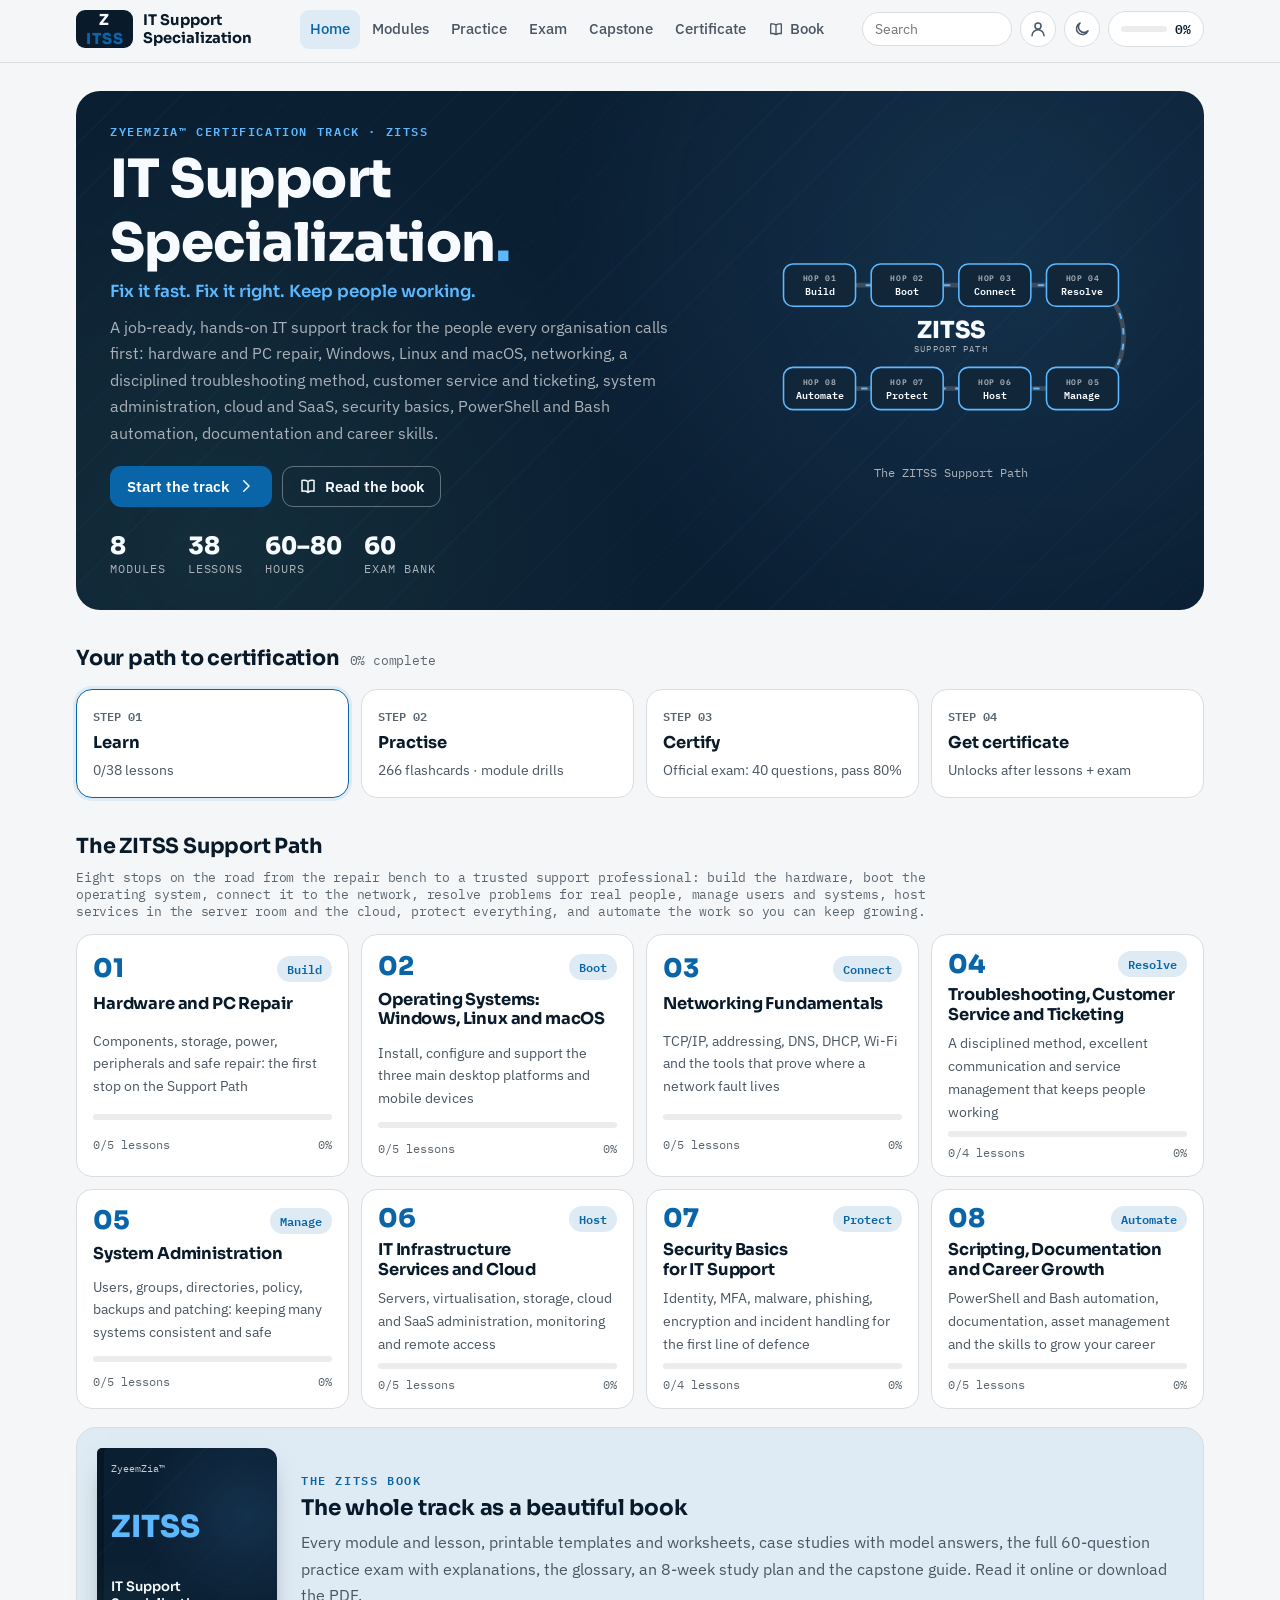
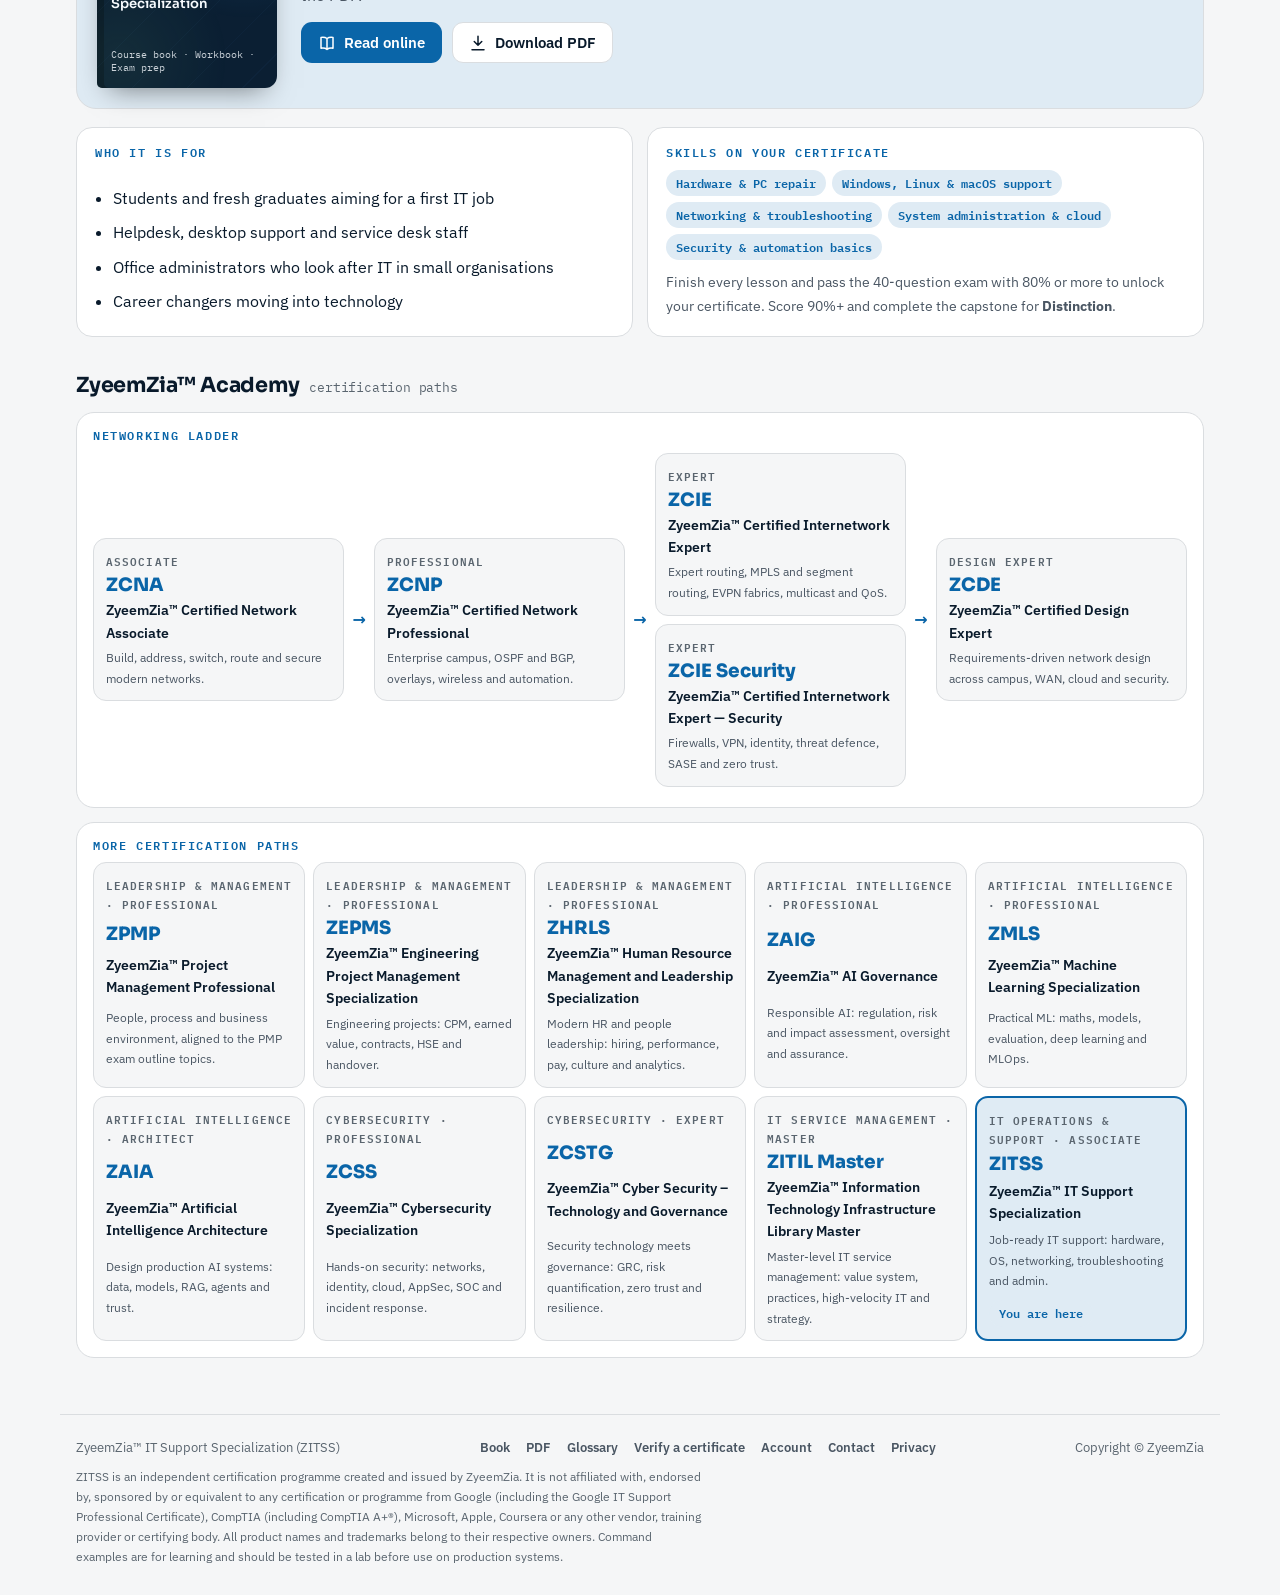
==== index.html @ 5759e35b "2026 content refresh: diagrams in lessons and book, key takeaways, faster pages Up-to-date content a" ====
<!doctype html>
<html lang="en">
<head>
<meta charset="utf-8">
<meta name="viewport" content="width=device-width, initial-scale=1, viewport-fit=cover">
<title>ZyeemZia™ IT Support Specialization (ZITSS)</title>
<meta name="description" content="ZyeemZia™ IT Support Specialization (ZITSS): job-ready IT support: hardware, Windows, Linux and macOS, networking, troubleshooting, customer service, system administration, security and scripting. Free online course, smart book and certificate. Independent programme.">
<meta name="author" content="ZyeemZia">
<meta name="theme-color" content="#0b1f33">
<link rel="icon" href="favicon.svg" type="image/svg+xml">
<link rel="canonical" href="https://zitss.zyeemzia.com/">
<meta property="og:type" content="website">
<meta property="og:site_name" content="ZyeemZia™ Certification Tracks">
<meta property="og:title" content="ZyeemZia™ IT Support Specialization (ZITSS)">
<meta property="og:description" content="ZyeemZia™ IT Support Specialization (ZITSS): job-ready IT support: hardware, Windows, Linux and macOS, networking, troubleshooting, customer service, system administration, security and scripting. Free online course, smart book and certificate. Independent programme.">
<meta property="og:url" content="https://zitss.zyeemzia.com/">
<meta property="og:image" content="https://zitss.zyeemzia.com/og-image.png">
<meta property="og:image:width" content="1200">
<meta property="og:image:height" content="630">
<meta name="twitter:card" content="summary_large_image">
<meta name="twitter:image" content="https://zitss.zyeemzia.com/og-image.png">
<script>try{var z=JSON.parse(localStorage.getItem("zitss.v1")||"{}").theme;if(z==="dark"||z==="light")document.documentElement.setAttribute("data-theme",z)}catch(e){}</script>
<link rel="stylesheet" href="fonts.css?v=66d4b9ed12">
<link rel="stylesheet" href="theme.css?v=1840c55a78">
<link rel="preload" href="fonts/IBMPlexSans-400-latin-a68a20.woff2" as="font" type="font/woff2" crossorigin>
<link rel="preload" href="fonts/Sora-500-latin-4fa0aa.woff2" as="font" type="font/woff2" crossorigin>
<link rel="stylesheet" href="app.css?v=385b0e401c">
</head>
<body>
<header class="topbar">
  <div class="topbar-in">
    <a class="brand" href="#home" aria-label="ZITSS home"><span class="brand-mark">Z<i>ITSS</i></span><span class="brand-text"><b>IT Support Specialization</b><small>ZyeemZia™ Certification Track</small></span></a>
    <nav class="mainnav" id="mainnav" aria-label="Main"></nav>
    <div class="top-tools">
      <form class="search" id="searchForm" role="search"><input id="searchInput" type="search" placeholder="Search" aria-label="Search lessons and terms"></form>
      <a class="icon-btn search-icon" href="#search/" aria-label="Search"><svg viewBox="0 0 24 24" fill="none" stroke="currentColor" stroke-width="2" stroke-linecap="round" aria-hidden="true"><circle cx="11" cy="11" r="7"/><path d="M20 20l-4-4"/></svg></a>
      <a class="icon-btn" id="acctBtn" href="#account" aria-label="Sign in"></a>
      <button class="icon-btn" id="themeBtn" type="button" aria-label="Toggle dark mode"></button>
      <a class="prog-chip" id="progChip" href="#settings" aria-label="Your progress"></a>
    </div>
  </div>
  <div class="read-bar" id="readBar"></div>
</header>
<main id="view" class="view" tabindex="-1"><div class="boot" aria-label="Loading the course"><i></i><i></i><i></i></div></main>
<footer class="site-foot">
  <div class="row"><span>ZyeemZia™ IT Support Specialization (ZITSS)</span><span style="display:flex;gap:16px;flex-wrap:wrap"><a href="book.html" target="_blank" rel="noopener">Book</a><a href="ZITSS-Book.pdf" download>PDF</a><a href="#glossary">Glossary</a><a href="#verify/">Verify a certificate</a><a href="#account">Account</a><a href="#contact">Contact</a><a href="privacy.html">Privacy</a></span><span>Copyright © ZyeemZia</span></div>
  <p class="disc" id="disc"></p>
</footer>
<nav class="tabbar" id="tabbar" aria-label="Main mobile"></nav>
<div class="toast" id="toast" role="status" aria-live="polite" hidden></div>
<script defer src="core.js?v=756f940ff2"></script>
<script defer src="figures.js?v=d0575e00c2"></script>
<script defer src="family.js?v=7f5398b318"></script>
<script defer src="data/track.js?v=060fe00b46"></script>
<script defer src="data/m1-4.js?v=0086a15d4b"></script>
<script defer src="data/m5-8.js?v=3a78e4279e"></script>
<script defer src="app.js?v=317a90ee0c"></script>
</body>
</html>
---- fonts.css ----
/* Bundled Google Fonts (SIL Open Font License) for offline use and PDF printing */
@font-face {
  font-family: 'Archivo';
  font-style: normal;
  font-weight: 600;
  font-stretch: 100%;
  font-display: swap;
  src: url(fonts/Archivo-600-latin-ext-20ba07.woff2) format('woff2');
  unicode-range: U+0100-02BA, U+02BD-02C5, U+02C7-02CC, U+02CE-02D7, U+02DD-02FF, U+0304, U+0308, U+0329, U+1D00-1DBF, U+1E00-1E9F, U+1EF2-1EFF, U+2020, U+20A0-20AB, U+20AD-20C4, U+2113, U+2C60-2C7F, U+A720-A7FF;
}
@font-face {
  font-family: 'Archivo';
  font-style: normal;
  font-weight: 600;
  font-stretch: 100%;
  font-display: swap;
  src: url(fonts/Archivo-600-latin-79dc5e.woff2) format('woff2');
  unicode-range: U+0000-00FF, U+0131, U+0152-0153, U+02BB-02BC, U+02C6, U+02DA, U+02DC, U+0304, U+0308, U+0329, U+2000-206F, U+20AC, U+2122, U+2191, U+2193, U+2212, U+2215, U+FEFF, U+FFFD;
}
@font-face {
  font-family: 'Archivo';
  font-style: normal;
  font-weight: 700;
  font-stretch: 100%;
  font-display: swap;
  src: url(fonts/Archivo-600-latin-ext-20ba07.woff2) format('woff2');
  unicode-range: U+0100-02BA, U+02BD-02C5, U+02C7-02CC, U+02CE-02D7, U+02DD-02FF, U+0304, U+0308, U+0329, U+1D00-1DBF, U+1E00-1E9F, U+1EF2-1EFF, U+2020, U+20A0-20AB, U+20AD-20C4, U+2113, U+2C60-2C7F, U+A720-A7FF;
}
@font-face {
  font-family: 'Archivo';
  font-style: normal;
  font-weight: 700;
  font-stretch: 100%;
  font-display: swap;
  src: url(fonts/Archivo-600-latin-79dc5e.woff2) format('woff2');
  unicode-range: U+0000-00FF, U+0131, U+0152-0153, U+02BB-02BC, U+02C6, U+02DA, U+02DC, U+0304, U+0308, U+0329, U+2000-206F, U+20AC, U+2122, U+2191, U+2193, U+2212, U+2215, U+FEFF, U+FFFD;
}
@font-face {
  font-family: 'Archivo';
  font-style: normal;
  font-weight: 800;
  font-stretch: 100%;
  font-display: swap;
  src: url(fonts/Archivo-600-latin-ext-20ba07.woff2) format('woff2');
  unicode-range: U+0100-02BA, U+02BD-02C5, U+02C7-02CC, U+02CE-02D7, U+02DD-02FF, U+0304, U+0308, U+0329, U+1D00-1DBF, U+1E00-1E9F, U+1EF2-1EFF, U+2020, U+20A0-20AB, U+20AD-20C4, U+2113, U+2C60-2C7F, U+A720-A7FF;
}
@font-face {
  font-family: 'Archivo';
  font-style: normal;
  font-weight: 800;
  font-stretch: 100%;
  font-display: swap;
  src: url(fonts/Archivo-600-latin-79dc5e.woff2) format('woff2');
  unicode-range: U+0000-00FF, U+0131, U+0152-0153, U+02BB-02BC, U+02C6, U+02DA, U+02DC, U+0304, U+0308, U+0329, U+2000-206F, U+20AC, U+2122, U+2191, U+2193, U+2212, U+2215, U+FEFF, U+FFFD;
}
@font-face {
  font-family: 'IBM Plex Mono';
  font-style: normal;
  font-weight: 400;
  font-display: swap;
  src: url(fonts/IBMPlexMono-400-latin-ext-7f25d9.woff2) format('woff2');
  unicode-range: U+0100-02BA, U+02BD-02C5, U+02C7-02CC, U+02CE-02D7, U+02DD-02FF, U+0304, U+0308, U+0329, U+1D00-1DBF, U+1E00-1E9F, U+1EF2-1EFF, U+2020, U+20A0-20AB, U+20AD-20C4, U+2113, U+2C60-2C7F, U+A720-A7FF;
}
@font-face {
  font-family: 'IBM Plex Mono';
  font-style: normal;
  font-weight: 400;
  font-display: swap;
  src: url(fonts/IBMPlexMono-400-latin-d196e8.woff2) format('woff2');
  unicode-range: U+0000-00FF, U+0131, U+0152-0153, U+02BB-02BC, U+02C6, U+02DA, U+02DC, U+0304, U+0308, U+0329, U+2000-206F, U+20AC, U+2122, U+2191, U+2193, U+2212, U+2215, U+FEFF, U+FFFD;
}
@font-face {
  font-family: 'IBM Plex Mono';
  font-style: normal;
  font-weight: 600;
  font-display: swap;
  src: url(fonts/IBMPlexMono-600-latin-ext-bf8910.woff2) format('woff2');
  unicode-range: U+0100-02BA, U+02BD-02C5, U+02C7-02CC, U+02CE-02D7, U+02DD-02FF, U+0304, U+0308, U+0329, U+1D00-1DBF, U+1E00-1E9F, U+1EF2-1EFF, U+2020, U+20A0-20AB, U+20AD-20C4, U+2113, U+2C60-2C7F, U+A720-A7FF;
}
@font-face {
  font-family: 'IBM Plex Mono';
  font-style: normal;
  font-weight: 600;
  font-display: swap;
  src: url(fonts/IBMPlexMono-600-latin-9b8270.woff2) format('woff2');
  unicode-range: U+0000-00FF, U+0131, U+0152-0153, U+02BB-02BC, U+02C6, U+02DA, U+02DC, U+0304, U+0308, U+0329, U+2000-206F, U+20AC, U+2122, U+2191, U+2193, U+2212, U+2215, U+FEFF, U+FFFD;
}
@font-face {
  font-family: 'IBM Plex Sans';
  font-style: italic;
  font-weight: 400;
  font-stretch: 100%;
  font-display: swap;
  src: url(fonts/IBMPlexSans-400i-latin-ext-77f5d9.woff2) format('woff2');
  unicode-range: U+0100-02BA, U+02BD-02C5, U+02C7-02CC, U+02CE-02D7, U+02DD-02FF, U+0304, U+0308, U+0329, U+1D00-1DBF, U+1E00-1E9F, U+1EF2-1EFF, U+2020, U+20A0-20AB, U+20AD-20C4, U+2113, U+2C60-2C7F, U+A720-A7FF;
}
@font-face {
  font-family: 'IBM Plex Sans';
  font-style: italic;
  font-weight: 400;
  font-stretch: 100%;
  font-display: swap;
  src: url(fonts/IBMPlexSans-400i-latin-46a3d9.woff2) format('woff2');
  unicode-range: U+0000-00FF, U+0131, U+0152-0153, U+02BB-02BC, U+02C6, U+02DA, U+02DC, U+0304, U+0308, U+0329, U+2000-206F, U+20AC, U+2122, U+2191, U+2193, U+2212, U+2215, U+FEFF, U+FFFD;
}
@font-face {
  font-family: 'IBM Plex Sans';
  font-style: normal;
  font-weight: 400;
  font-stretch: 100%;
  font-display: swap;
  src: url(fonts/IBMPlexSans-400-latin-ext-71c30c.woff2) format('woff2');
  unicode-range: U+0100-02BA, U+02BD-02C5, U+02C7-02CC, U+02CE-02D7, U+02DD-02FF, U+0304, U+0308, U+0329, U+1D00-1DBF, U+1E00-1E9F, U+1EF2-1EFF, U+2020, U+20A0-20AB, U+20AD-20C4, U+2113, U+2C60-2C7F, U+A720-A7FF;
}
@font-face {
  font-family: 'IBM Plex Sans';
  font-style: normal;
  font-weight: 400;
  font-stretch: 100%;
  font-display: swap;
  src: url(fonts/IBMPlexSans-400-latin-a68a20.woff2) format('woff2');
  unicode-range: U+0000-00FF, U+0131, U+0152-0153, U+02BB-02BC, U+02C6, U+02DA, U+02DC, U+0304, U+0308, U+0329, U+2000-206F, U+20AC, U+2122, U+2191, U+2193, U+2212, U+2215, U+FEFF, U+FFFD;
}
@font-face {
  font-family: 'IBM Plex Sans';
  font-style: normal;
  font-weight: 500;
  font-stretch: 100%;
  font-display: swap;
  src: url(fonts/IBMPlexSans-400-latin-ext-71c30c.woff2) format('woff2');
  unicode-range: U+0100-02BA, U+02BD-02C5, U+02C7-02CC, U+02CE-02D7, U+02DD-02FF, U+0304, U+0308, U+0329, U+1D00-1DBF, U+1E00-1E9F, U+1EF2-1EFF, U+2020, U+20A0-20AB, U+20AD-20C4, U+2113, U+2C60-2C7F, U+A720-A7FF;
}
@font-face {
  font-family: 'IBM Plex Sans';
  font-style: normal;
  font-weight: 500;
  font-stretch: 100%;
  font-display: swap;
  src: url(fonts/IBMPlexSans-400-latin-a68a20.woff2) format('woff2');
  unicode-range: U+0000-00FF, U+0131, U+0152-0153, U+02BB-02BC, U+02C6, U+02DA, U+02DC, U+0304, U+0308, U+0329, U+2000-206F, U+20AC, U+2122, U+2191, U+2193, U+2212, U+2215, U+FEFF, U+FFFD;
}
@font-face {
  font-family: 'IBM Plex Sans';
  font-style: normal;
  font-weight: 600;
  font-stretch: 100%;
  font-display: swap;
  src: url(fonts/IBMPlexSans-400-latin-ext-71c30c.woff2) format('woff2');
  unicode-range: U+0100-02BA, U+02BD-02C5, U+02C7-02CC, U+02CE-02D7, U+02DD-02FF, U+0304, U+0308, U+0329, U+1D00-1DBF, U+1E00-1E9F, U+1EF2-1EFF, U+2020, U+20A0-20AB, U+20AD-20C4, U+2113, U+2C60-2C7F, U+A720-A7FF;
}
@font-face {
  font-family: 'IBM Plex Sans';
  font-style: normal;
  font-weight: 600;
  font-stretch: 100%;
  font-display: swap;
  src: url(fonts/IBMPlexSans-400-latin-a68a20.woff2) format('woff2');
  unicode-range: U+0000-00FF, U+0131, U+0152-0153, U+02BB-02BC, U+02C6, U+02DA, U+02DC, U+0304, U+0308, U+0329, U+2000-206F, U+20AC, U+2122, U+2191, U+2193, U+2212, U+2215, U+FEFF, U+FFFD;
}
@font-face {
  font-family: 'IBM Plex Sans';
  font-style: normal;
  font-weight: 700;
  font-stretch: 100%;
  font-display: swap;
  src: url(fonts/IBMPlexSans-400-latin-ext-71c30c.woff2) format('woff2');
  unicode-range: U+0100-02BA, U+02BD-02C5, U+02C7-02CC, U+02CE-02D7, U+02DD-02FF, U+0304, U+0308, U+0329, U+1D00-1DBF, U+1E00-1E9F, U+1EF2-1EFF, U+2020, U+20A0-20AB, U+20AD-20C4, U+2113, U+2C60-2C7F, U+A720-A7FF;
}
@font-face {
  font-family: 'IBM Plex Sans';
  font-style: normal;
  font-weight: 700;
  font-stretch: 100%;
  font-display: swap;
  src: url(fonts/IBMPlexSans-400-latin-a68a20.woff2) format('woff2');
  unicode-range: U+0000-00FF, U+0131, U+0152-0153, U+02BB-02BC, U+02C6, U+02DA, U+02DC, U+0304, U+0308, U+0329, U+2000-206F, U+20AC, U+2122, U+2191, U+2193, U+2212, U+2215, U+FEFF, U+FFFD;
}
@font-face {
  font-family: 'Sora';
  font-style: normal;
  font-weight: 500;
  font-display: swap;
  src: url(fonts/Sora-500-latin-ext-f9e5e3.woff2) format('woff2');
  unicode-range: U+0100-02BA, U+02BD-02C5, U+02C7-02CC, U+02CE-02D7, U+02DD-02FF, U+0304, U+0308, U+0329, U+1D00-1DBF, U+1E00-1E9F, U+1EF2-1EFF, U+2020, U+20A0-20AB, U+20AD-20C4, U+2113, U+2C60-2C7F, U+A720-A7FF;
}
@font-face {
  font-family: 'Sora';
  font-style: normal;
  font-weight: 500;
  font-display: swap;
  src: url(fonts/Sora-500-latin-4fa0aa.woff2) format('woff2');
  unicode-range: U+0000-00FF, U+0131, U+0152-0153, U+02BB-02BC, U+02C6, U+02DA, U+02DC, U+0304, U+0308, U+0329, U+2000-206F, U+20AC, U+2122, U+2191, U+2193, U+2212, U+2215, U+FEFF, U+FFFD;
}
@font-face {
  font-family: 'Sora';
  font-style: normal;
  font-weight: 600;
  font-display: swap;
  src: url(fonts/Sora-500-latin-ext-f9e5e3.woff2) format('woff2');
  unicode-range: U+0100-02BA, U+02BD-02C5, U+02C7-02CC, U+02CE-02D7, U+02DD-02FF, U+0304, U+0308, U+0329, U+1D00-1DBF, U+1E00-1E9F, U+1EF2-1EFF, U+2020, U+20A0-20AB, U+20AD-20C4, U+2113, U+2C60-2C7F, U+A720-A7FF;
}
@font-face {
  font-family: 'Sora';
  font-style: normal;
  font-weight: 600;
  font-display: swap;
  src: url(fonts/Sora-500-latin-4fa0aa.woff2) format('woff2');
  unicode-range: U+0000-00FF, U+0131, U+0152-0153, U+02BB-02BC, U+02C6, U+02DA, U+02DC, U+0304, U+0308, U+0329, U+2000-206F, U+20AC, U+2122, U+2191, U+2193, U+2212, U+2215, U+FEFF, U+FFFD;
}
@font-face {
  font-family: 'Sora';
  font-style: normal;
  font-weight: 700;
  font-display: swap;
  src: url(fonts/Sora-500-latin-ext-f9e5e3.woff2) format('woff2');
  unicode-range: U+0100-02BA, U+02BD-02C5, U+02C7-02CC, U+02CE-02D7, U+02DD-02FF, U+0304, U+0308, U+0329, U+1D00-1DBF, U+1E00-1E9F, U+1EF2-1EFF, U+2020, U+20A0-20AB, U+20AD-20C4, U+2113, U+2C60-2C7F, U+A720-A7FF;
}
@font-face {
  font-family: 'Sora';
  font-style: normal;
  font-weight: 700;
  font-display: swap;
  src: url(fonts/Sora-500-latin-4fa0aa.woff2) format('woff2');
  unicode-range: U+0000-00FF, U+0131, U+0152-0153, U+02BB-02BC, U+02C6, U+02DA, U+02DC, U+0304, U+0308, U+0329, U+2000-206F, U+20AC, U+2122, U+2191, U+2193, U+2212, U+2215, U+FEFF, U+FFFD;
}
@font-face {
  font-family: 'Sora';
  font-style: normal;
  font-weight: 800;
  font-display: swap;
  src: url(fonts/Sora-500-latin-ext-f9e5e3.woff2) format('woff2');
  unicode-range: U+0100-02BA, U+02BD-02C5, U+02C7-02CC, U+02CE-02D7, U+02DD-02FF, U+0304, U+0308, U+0329, U+1D00-1DBF, U+1E00-1E9F, U+1EF2-1EFF, U+2020, U+20A0-20AB, U+20AD-20C4, U+2113, U+2C60-2C7F, U+A720-A7FF;
}
@font-face {
  font-family: 'Sora';
  font-style: normal;
  font-weight: 800;
  font-display: swap;
  src: url(fonts/Sora-500-latin-4fa0aa.woff2) format('woff2');
  unicode-range: U+0000-00FF, U+0131, U+0152-0153, U+02BB-02BC, U+02C6, U+02DA, U+02DC, U+0304, U+0308, U+0329, U+2000-206F, U+20AC, U+2122, U+2191, U+2193, U+2212, U+2215, U+FEFF, U+FFFD;
}
---- theme.css ----
/* ZITSS — "help-desk path": night blue, sky blue and status green; circuit-trace motif. */
:root {
  --bg: #f5f6f7; --surface: #ffffff; --surface-2: #eaecee; --ink: #091a2b; --ink-2: #4a5663; --ink-3: #5a656f; --line: #dadde0;
  --accent: #0a65a8; --accent-ink: #ffffff; --accent-soft: #dfebf4; --accent-2: #2e7d32; --accent-2-soft: #e2ede2;
  --good: #1d7a4b; --good-soft: #dcf1e4; --bad: #b42a2a; --bad-soft: #f9e2e0; --warn: #b77800; --warn-soft: #fbefd3; --on-status: #ffffff;
  --hero-bg: #0b1f33; --hero-ink: #f7fbff; --hero-ink-2: #aab1b8; --hero-accent: #5cb8ff;
  --motif: radial-gradient(circle at 82% 28%, rgba(92,184,255,0.24), transparent 46%), radial-gradient(circle at 12% 88%, rgba(127,216,138,0.16), transparent 42%), repeating-linear-gradient(135deg, transparent 0 38px, rgba(92,184,255,0.07) 38px 39px);
  --sg-line: #3c4c5c; --sg-accent: #5cb8ff; --sg-accent-2: #7fd88a; --sg-node: #122639; --sg-ink: #f7fbff; --sg-ink-2: #aab1b8;
  --f-display: "Sora", "IBM Plex Sans", "Segoe UI", sans-serif; --f-body: "IBM Plex Sans", "Segoe UI", system-ui, sans-serif; --f-mono: "IBM Plex Mono", Consolas, monospace;
  --radius: 16px;
}
@media (prefers-color-scheme: dark) {
  :root:not([data-theme="light"]) {
  --bg: #06111c; --surface: #091929; --surface-2: #172a3d; --ink: #f5fbff; --ink-2: #b1b7be; --ink-3: #88929b; --line: #283a4b;
  --accent: #5cb8ff; --accent-ink: #06111c; --accent-soft: #173249; --accent-2: #7fd88a; --accent-2-soft: #19312e;
  --good: #5bd39a; --good-soft: #10301f; --bad: #ff7a7a; --bad-soft: #3a1616; --warn: #f2b84c; --warn-soft: #3a2c10; --on-status: #06111c;
  color-scheme: dark;
  }
}
:root[data-theme="dark"] {
  --bg: #06111c; --surface: #091929; --surface-2: #172a3d; --ink: #f5fbff; --ink-2: #b1b7be; --ink-3: #88929b; --line: #283a4b;
  --accent: #5cb8ff; --accent-ink: #06111c; --accent-soft: #173249; --accent-2: #7fd88a; --accent-2-soft: #19312e;
  --good: #5bd39a; --good-soft: #10301f; --bad: #ff7a7a; --bad-soft: #3a1616; --warn: #f2b84c; --warn-soft: #3a2c10; --on-status: #06111c;
  color-scheme: dark;
}
---- app.css ----
/* ZyeemZia certification engine — site styles. Colours and faces come from theme.css (per track). */
* { box-sizing: border-box; }
[hidden] { display: none !important; }
html { -webkit-text-size-adjust: 100%; }
body { margin: 0; background: var(--bg); color: var(--ink); font: 16px/1.65 var(--f-body); }
a { color: var(--accent); }
button { font: inherit; color: inherit; }
:focus-visible { outline: 3px solid var(--accent-2); outline-offset: 2px; border-radius: 6px; }
h1, h2, h3, h4 { margin: 0; line-height: 1.2; text-wrap: balance; font-family: var(--f-display); letter-spacing: -.01em; }
p { margin: 0; }
code { font: .9em var(--f-mono); background: var(--surface-2); padding: 1px 6px; border-radius: 5px; }
.muted { color: var(--ink-2); }
.eyebrow { font: 600 .72rem/1.2 var(--f-mono); letter-spacing: .14em; text-transform: uppercase; color: var(--accent); }

/* ---------- chrome ---------- */
.topbar { position: sticky; top: 0; padding-top: env(safe-area-inset-top, 0px); z-index: 30; background: color-mix(in srgb, var(--bg) 88%, transparent); backdrop-filter: blur(10px) saturate(1.3); -webkit-backdrop-filter: blur(10px) saturate(1.3); border-bottom: 1px solid var(--line); }
.topbar-in { max-width: 1160px; margin: 0 auto; display: flex; align-items: center; gap: 16px; padding-block: 10px; padding-left: max(16px, env(safe-area-inset-left, 0px)); padding-right: max(16px, env(safe-area-inset-right, 0px)); }
.brand { display: flex; align-items: center; gap: 10px; text-decoration: none; color: var(--ink); flex-shrink: 0; }
.brand-mark { height: 38px; padding: 0 10px; display: grid; place-items: center; background: var(--ink); color: var(--bg); font: 800 .95rem var(--f-display); letter-spacing: .04em; border-radius: 9px; }
.brand-mark i { font-style: normal; color: var(--accent); }
.brand-text { display: flex; flex-direction: column; line-height: 1.15; }
.brand-text b { font: 700 .92rem var(--f-display); }
.brand-text small { font: 500 .7rem var(--f-mono); color: var(--ink-2); letter-spacing: .04em; }
.mainnav { display: flex; gap: 2px; margin-left: 8px; }
.mainnav a { text-decoration: none; color: var(--ink-2); padding: 7px 10px; border-radius: 9px; font-weight: 500; font-size: .93rem; white-space: nowrap; display: inline-flex; gap: 6px; align-items: center; }
.mainnav a:hover { background: var(--surface-2); color: var(--ink); }
.mainnav a[aria-current="page"] { color: var(--accent); background: var(--accent-soft); }
.mainnav svg { width: 16px; height: 16px; }
.top-tools { margin-left: auto; display: flex; gap: 8px; align-items: center; }
.icon-btn { width: 36px; height: 36px; border-radius: 50%; border: 1px solid var(--line); background: var(--surface); display: grid; place-items: center; cursor: pointer; color: var(--ink-2); }
.icon-btn svg, .btn svg, .tabbar svg { width: 18px; height: 18px; }
.prog-chip { display: inline-flex; align-items: center; gap: 8px; text-decoration: none; color: var(--ink); font: 600 .82rem var(--f-mono); background: var(--surface); border: 1px solid var(--line); padding: 6px 12px; border-radius: 999px; font-variant-numeric: tabular-nums; white-space: nowrap; }
.prog-chip i { width: 46px; height: 6px; border-radius: 9px; background: var(--surface-2); overflow: hidden; display: inline-block; }
.prog-chip i b { display: block; height: 100%; background: var(--accent); }
.read-bar { height: 3px; width: 100%; background: var(--accent); transform: scaleX(0); transform-origin: 0 50%; transition: transform .15s; }
.tabbar { display: none; }
.view { max-width: 1160px; margin: 0 auto; outline: none; padding-block: 28px 56px; padding-left: max(16px, env(safe-area-inset-left, 0px)); padding-right: max(16px, env(safe-area-inset-right, 0px)); }
.site-foot { max-width: 1160px; margin: 0 auto; padding-block: 22px 28px; padding-left: max(16px, env(safe-area-inset-left, 0px)); padding-right: max(16px, env(safe-area-inset-right, 0px)); border-top: 1px solid var(--line); color: var(--ink-3); font-size: .82rem; display: grid; gap: 8px; }
.site-foot .row { display: flex; gap: 8px 18px; flex-wrap: wrap; justify-content: space-between; }
.site-foot a { color: var(--ink-2); text-decoration: none; font-weight: 600; }
.site-foot .disc { font-size: .76rem; max-width: 90ch; }

/* ---------- common ---------- */
.btn { display: inline-flex; align-items: center; justify-content: center; gap: 8px; border: 1px solid var(--line); background: var(--surface); color: var(--ink); padding: 10px 16px; border-radius: 11px; cursor: pointer; font-weight: 600; text-decoration: none; font-size: .95rem; line-height: 1.25; }
.btn:hover { border-color: var(--ink-3); }
.btn-primary { background: var(--accent); color: var(--accent-ink); border-color: transparent; }
.btn-primary:hover { filter: brightness(1.07); border-color: transparent; }
.btn-dark { background: var(--ink); color: var(--bg); border-color: transparent; }
.btn-ghost { background: none; border-color: transparent; color: var(--ink-2); }
.btn-sm { padding: 6px 11px; font-size: .85rem; border-radius: 9px; }
.btn[disabled] { opacity: .45; cursor: not-allowed; }
.chip { display: inline-flex; align-items: center; gap: 5px; padding: 3px 10px; border-radius: 999px; font: 600 .76rem var(--f-mono); background: var(--surface-2); color: var(--ink-2); white-space: nowrap; }
.chip.ok { background: var(--good-soft); color: var(--good); }
.chip.acc { background: var(--accent-soft); color: var(--accent); }
.chips { display: flex; flex-wrap: wrap; gap: 6px; }
.card { background: var(--surface); border: 1px solid var(--line); border-radius: var(--radius); }
.page-head { display: grid; gap: 6px; margin-bottom: 22px; }
.page-title { font-size: clamp(1.7rem, 3.4vw, 2.4rem); }
.section-title { font-size: 1.3rem; margin: 36px 0 14px; display: flex; align-items: baseline; gap: 10px; flex-wrap: wrap; }
.section-title small { font: 500 .8rem var(--f-mono); color: var(--ink-3); }
.bar { height: 6px; border-radius: 9px; background: var(--surface-2); overflow: hidden; }
.bar > i { display: block; height: 100%; background: var(--accent); }
.empty { text-align: center; padding: 48px 20px; color: var(--ink-2); border: 1px dashed var(--line); border-radius: 18px; }

/* ---------- home ---------- */
.hero { position: relative; overflow: hidden; display: grid; grid-template-columns: minmax(0, 1.15fr) minmax(0, .85fr); gap: 28px; align-items: center; padding: 34px; border-radius: 24px; background: var(--hero-bg); color: var(--hero-ink); }
.hero .motif { position: absolute; inset: 0; pointer-events: none; opacity: .5; background: var(--motif); }
.hero > *:not(.motif) { position: relative; min-width: 0; }
.hero .eyebrow { color: var(--hero-accent); }
.hero h1 { font-size: clamp(2rem, 4.6vw, 3.3rem); font-weight: 800; margin: 10px 0 6px; color: var(--hero-ink); }
.hero h1 span { color: var(--hero-accent); }
.hero .tag { font: 600 1.05rem var(--f-display); color: var(--hero-accent); }
.hero .lead { color: var(--hero-ink-2); max-width: 58ch; margin-top: 12px; }
.hero-actions { display: flex; gap: 10px; flex-wrap: wrap; margin-top: 20px; }
.hero .btn:not(.btn-primary) { background: transparent; color: var(--hero-ink); border-color: color-mix(in srgb, var(--hero-ink) 35%, transparent); }
.hero-stats { display: flex; gap: 22px; flex-wrap: wrap; margin-top: 24px; }
.hero-stats div { display: grid; }
.hero-stats b { font: 800 1.5rem var(--f-display); color: var(--hero-ink); font-variant-numeric: tabular-nums; }
.hero-stats span { font: 500 .74rem var(--f-mono); color: var(--hero-ink-2); text-transform: uppercase; letter-spacing: .08em; }
.hero-sig { display: grid; justify-items: center; gap: 8px; }
.hero-sig .sg { width: 100%; max-width: 360px; height: auto; }
.hero-sig figcaption { font: 500 .78rem var(--f-mono); color: var(--hero-ink-2); text-align: center; }

.path { display: grid; grid-template-columns: repeat(4, minmax(0, 1fr)); gap: 12px; margin-top: 18px; }
.path-step { padding: 16px; border-radius: 16px; background: var(--surface); border: 1px solid var(--line); display: grid; gap: 6px; position: relative; }
.path-step .n { font: 700 .74rem var(--f-mono); color: var(--ink-3); }
.path-step b { font: 700 1.02rem var(--f-display); }
.path-step small { color: var(--ink-2); font-size: .85rem; }
.path-step.done { border-color: var(--good); }
.path-step.done .n { color: var(--good); }
.path-step.now { border-color: var(--accent); box-shadow: 0 0 0 3px var(--accent-soft); }

.mod-grid { display: grid; grid-template-columns: repeat(4, minmax(0, 1fr)); gap: 12px; }
.mod-card { display: grid; gap: 8px; padding: 16px; border-radius: 16px; background: var(--surface); border: 1px solid var(--line); text-decoration: none; color: var(--ink); transition: transform .15s, border-color .15s; min-width: 0; }
.mod-card:hover { transform: translateY(-2px); border-color: var(--accent); }
.mod-top { display: flex; justify-content: space-between; align-items: center; }
.mod-num { font: 800 1.6rem/1 var(--f-display); color: var(--accent); }
.mod-card h3 { font-size: 1.02rem; }
.mod-card p { font-size: .86rem; color: var(--ink-2); }
.mod-card .meta { display: flex; justify-content: space-between; font: 500 .74rem var(--f-mono); color: var(--ink-3); }
.book-banner { display: grid; grid-template-columns: 180px minmax(0, 1fr); gap: 24px; align-items: center; padding: 20px; border-radius: 20px; background: var(--accent-soft); border: 1px solid var(--line); margin-top: 18px; }
.bb-cover { aspect-ratio: 3/4; border-radius: 5px 12px 12px 5px; background: var(--hero-bg); color: var(--hero-ink); padding: 14px; display: flex; flex-direction: column; justify-content: space-between; text-decoration: none; box-shadow: inset 7px 0 0 rgba(0,0,0,.25), 0 12px 26px -12px rgba(0,0,0,.5); position: relative; overflow: hidden; transition: transform .2s; }
.bb-cover:hover { transform: rotate(-2deg) translateY(-3px); }
.bb-cover .motif { position: absolute; inset: 0; background: var(--motif); opacity: .5; }
.bb-cover > *:not(.motif) { position: relative; }
.bb-cover b { font: 800 1.9rem/1 var(--f-display); color: var(--hero-accent); }
.bb-cover span { font: 600 .82rem/1.3 var(--f-display); }
.bb-cover small { font: 500 .62rem var(--f-mono); opacity: .8; }
.bb-text { display: grid; gap: 8px; min-width: 0; }
.bb-text h2 { font-size: 1.35rem; }
.two { display: grid; grid-template-columns: minmax(0, 1fr) minmax(0, 1fr); gap: 14px; }
.list-card { padding: 18px; display: grid; gap: 10px; }
.list-card ul { margin: 0; padding-left: 18px; display: grid; gap: 4px; }

/* ---------- module & lesson ---------- */
.crumbs { display: flex; gap: 8px; align-items: center; font-size: .85rem; color: var(--ink-2); flex-wrap: wrap; }
.crumbs a { color: var(--ink-2); text-decoration: none; }
.mod-hero { padding: 26px; border-radius: 20px; background: var(--surface); border: 1px solid var(--line); display: grid; grid-template-columns: auto minmax(0, 1fr); gap: 22px; margin: 14px 0 22px; align-items: start; }
.mod-big { font: 800 4rem/1 var(--f-display); color: var(--accent); }
.outcomes { margin: 12px 0 0; padding: 0; list-style: none; display: grid; gap: 6px; }
.outcomes li { display: flex; gap: 10px; }
.outcomes li::before { content: ""; width: 8px; height: 8px; margin-top: .6em; flex-shrink: 0; background: var(--accent); border-radius: 2px; }
.lesson-list { display: grid; gap: 10px; }
.lesson-row { display: grid; grid-template-columns: 54px minmax(0, 1fr) auto; gap: 14px; align-items: center; padding: 14px 16px; border-radius: 14px; background: var(--surface); border: 1px solid var(--line); text-decoration: none; color: var(--ink); }
.lesson-row:hover { border-color: var(--accent); }
.lesson-row .ln { font: 700 1.15rem var(--f-mono); color: var(--ink-3); text-align: center; }
.lesson-row.done .ln { color: var(--good); }
.lesson-row b { font-family: var(--f-display); }
.lesson-row small { display: block; color: var(--ink-2); }
.lesson { max-width: 840px; margin: 0 auto; }
.lesson-head { margin: 14px 0 22px; padding: 24px; border-radius: 20px; background: var(--surface); border: 1px solid var(--line); border-top: 5px solid var(--accent); }
.lesson-head h1 { font-size: clamp(1.5rem, 3.2vw, 2.1rem); margin: 6px 0; }
.objectives { margin: 12px 0 0; padding: 12px 14px; list-style: none; display: grid; gap: 6px; background: var(--surface-2); border-radius: 12px; font-size: .95rem; }
.objectives li::before { content: "→ "; color: var(--accent); font-weight: 700; }
.blocks { display: grid; gap: 18px; }
.blk-title { font-size: 1.12rem; margin-bottom: 8px; }
.b-text { font-size: 1.04rem; }
.callout { padding: 14px 16px; border-radius: 14px; border-left: 4px solid var(--c); background: color-mix(in srgb, var(--c) 9%, var(--surface)); }
.callout .ct { font: 700 .72rem var(--f-mono); letter-spacing: .12em; text-transform: uppercase; color: var(--c); display: block; margin-bottom: 4px; }
.callout b.h { display: block; font-family: var(--f-display); margin-bottom: 2px; }
.callout.insight { --c: var(--accent-2); } .callout.warning { --c: var(--bad); } .callout.example { --c: var(--good); } .callout.pro { --c: var(--accent); } .callout.definition { --c: var(--ink-2); }
.keypoints { padding: 16px 18px; border-radius: 14px; background: var(--surface); border: 1px solid var(--line); }
.keypoints ul { margin: 0; padding: 0; list-style: none; display: grid; gap: 8px; }
.keypoints li { display: grid; grid-template-columns: 22px minmax(0, 1fr); }
.keypoints li::before { content: "✓"; color: var(--accent); font-weight: 800; }
.tbl { overflow-x: auto; border: 1px solid var(--line); border-radius: 14px; background: var(--surface); }
table { width: 100%; border-collapse: collapse; font-size: .93rem; }
th, td { text-align: left; padding: 9px 12px; border-bottom: 1px solid var(--line); vertical-align: top; }
th { background: var(--surface-2); font: 600 .78rem var(--f-mono); letter-spacing: .04em; color: var(--ink-2); text-transform: uppercase; }
tr:last-child td { border-bottom: 0; }
.steps { margin: 0; padding: 0; list-style: none; counter-reset: st; display: grid; gap: 10px; }
.steps li { counter-increment: st; display: grid; grid-template-columns: 38px minmax(0, 1fr); gap: 12px; padding: 12px 14px; border-radius: 14px; background: var(--surface); border: 1px solid var(--line); }
.steps li::before { content: counter(st, decimal-leading-zero); font: 700 .95rem var(--f-mono); color: var(--accent); padding-top: 2px; }
.steps b { font-family: var(--f-display); display: block; }
.fw { display: grid; grid-template-columns: repeat(auto-fill, minmax(200px, 1fr)); gap: 10px; }
.fw-card { padding: 14px; border-radius: 14px; background: var(--surface); border: 1px solid var(--line); display: grid; gap: 4px; align-content: start; }
.fw-card .lab { font: 800 .82rem var(--f-mono); color: var(--accent-ink); background: var(--accent); justify-self: start; padding: 2px 8px; border-radius: 6px; }
.fw-card b { font-family: var(--f-display); }
.fw-card p { font-size: .9rem; color: var(--ink-2); }
.cmp { display: grid; grid-template-columns: repeat(var(--n), minmax(0, 1fr)); gap: 10px; }
.cmp-col { padding: 14px; border-radius: 14px; background: var(--surface); border: 1px solid var(--line); }
.cmp-col h4 { font-size: 1rem; padding-bottom: 8px; margin-bottom: 8px; border-bottom: 2px solid var(--accent); }
.cmp-col ul { margin: 0; padding-left: 18px; display: grid; gap: 4px; font-size: .92rem; }
.flow { display: flex; gap: 0; overflow-x: auto; padding: 4px 2px 8px; }
.flow-i { flex: 1 1 0; min-width: 130px; padding: 12px; background: var(--surface); border: 1px solid var(--line); border-radius: 12px; position: relative; display: grid; gap: 4px; align-content: start; }
.flow-i + .flow-i { margin-left: 22px; }
.flow-i + .flow-i::before { content: ""; position: absolute; left: -19px; top: 50%; width: 16px; height: 2px; background: var(--accent); }
.flow-i + .flow-i::after { content: ""; position: absolute; left: -7px; top: calc(50% - 4px); border: 5px solid transparent; border-left-color: var(--accent); }
.flow-i b { font: 700 .92rem var(--f-display); }
.flow-i span { font-size: .82rem; color: var(--ink-2); }
.flow-i .k { font: 700 .7rem var(--f-mono); color: var(--accent); }
.layers { display: grid; gap: 6px; }
.layer { display: grid; grid-template-columns: 170px minmax(0, 1fr); border-radius: 12px; overflow: hidden; border: 1px solid var(--line); background: var(--surface); }
.layer > b { background: color-mix(in srgb, var(--accent) calc(var(--d) * 1%), var(--surface)); color: var(--ink); padding: 10px 12px; font: 700 .88rem var(--f-display); display: flex; align-items: center; }
.layer .parts { display: flex; flex-wrap: wrap; gap: 6px; padding: 8px 10px; align-items: center; }
.layer .parts span { font: 500 .8rem var(--f-mono); padding: 3px 9px; border-radius: 7px; background: var(--surface-2); border: 1px solid var(--line); }
.formula { display: grid; grid-template-columns: repeat(auto-fill, minmax(230px, 1fr)); gap: 10px; }
.fm { padding: 14px; border-radius: 14px; background: var(--surface); border: 1px solid var(--line); display: grid; gap: 4px; }
.fm small { font: 600 .72rem var(--f-mono); color: var(--ink-3); text-transform: uppercase; letter-spacing: .08em; }
.fm code { font-size: 1rem; background: var(--accent-soft); color: var(--ink); padding: 6px 10px; justify-self: start; max-width: 100%; overflow-wrap: anywhere; white-space: normal; }
.fm p { font-size: .88rem; color: var(--ink-2); }
.case { border-radius: 16px; border: 1px solid var(--line); background: var(--surface); overflow: hidden; }
.case-h { padding: 12px 16px; background: var(--ink); color: var(--bg); display: flex; gap: 10px; align-items: center; }
.case-h b { font-family: var(--f-display); }
.case-b { padding: 16px; display: grid; gap: 10px; }
.case-b ol { margin: 0; padding-left: 20px; display: grid; gap: 4px; }
.reveal { border-top: 1px dashed var(--line); padding-top: 10px; }
.scenario { border-radius: 16px; border: 2px solid var(--accent-2); background: var(--surface); padding: 16px; display: grid; gap: 12px; }
.sc-opts { display: grid; gap: 8px; }
.sc-opt { text-align: left; border: 1.5px solid var(--line); background: var(--bg); border-radius: 12px; padding: 11px 14px; cursor: pointer; display: grid; gap: 4px; }
.sc-opt:hover:not([disabled]) { border-color: var(--accent-2); }
.sc-opt .fb { font-size: .88rem; color: var(--ink-2); }
.sc-opt.best { border-color: var(--good); background: var(--good-soft); }
.sc-opt.weak { border-color: var(--bad); background: var(--bad-soft); }
.sc-opt[disabled] { cursor: default; }
.checklist { padding: 16px; border-radius: 16px; background: var(--surface); border: 1px solid var(--line); display: grid; gap: 8px; }
.ck { display: flex; gap: 10px; align-items: flex-start; cursor: pointer; }
.ck input { width: 19px; height: 19px; margin-top: 3px; accent-color: var(--accent); flex-shrink: 0; }
.template { border-radius: 16px; border: 1px solid var(--line); background: var(--surface); overflow: hidden; }
.tp-h { padding: 12px 16px; display: flex; justify-content: space-between; gap: 10px; align-items: center; flex-wrap: wrap; background: var(--accent-soft); }
.tp-h b { font-family: var(--f-display); }
.template .tbl { border: 0; border-radius: 0; }
.template td[contenteditable] { background: var(--bg); min-width: 90px; }
.template td[contenteditable]:focus { outline: 2px solid var(--accent); outline-offset: -2px; }
.template tr.ex td { color: var(--ink-2); font-style: italic; }
.reflection { padding: 16px; border-radius: 16px; background: var(--surface); border: 1px dashed var(--ink-3); display: grid; gap: 8px; }
.reflection textarea { width: 100%; min-height: 96px; border-radius: 10px; border: 1px solid var(--line); background: var(--bg); color: var(--ink); padding: 10px; font: inherit; resize: vertical; }
.terms { display: grid; grid-template-columns: repeat(auto-fill, minmax(230px, 1fr)); gap: 8px; }
.term { padding: 12px 14px; border-radius: 12px; background: var(--surface); border: 1px solid var(--line); }
.term b { font-family: var(--f-display); display: block; color: var(--accent); }
.term span { font-size: .9rem; color: var(--ink-2); }
.quiz { border-radius: 18px; border: 2px solid var(--accent); background: var(--surface); padding: 18px; display: grid; gap: 14px; }
.quiz-top { display: flex; justify-content: space-between; align-items: center; gap: 10px; flex-wrap: wrap; }
.dots { display: flex; gap: 5px; flex-wrap: wrap; }
.dots i { width: 10px; height: 10px; border-radius: 50%; background: var(--surface-2); }
.dots i.ok { background: var(--good); } .dots i.no { background: var(--bad); } .dots i.cur { outline: 2px solid var(--accent); outline-offset: 1px; }
.q-text { font-size: 1.08rem; font-weight: 600; }
.opts { display: grid; gap: 8px; }
.opt { text-align: left; border: 1.5px solid var(--line); background: var(--bg); border-radius: 12px; padding: 11px 14px; cursor: pointer; display: grid; grid-template-columns: 28px minmax(0, 1fr); gap: 10px; align-items: start; }
.opt:hover:not([disabled]) { border-color: var(--accent); }
.opt .k { width: 26px; height: 26px; border-radius: 50%; background: var(--surface-2); display: grid; place-items: center; font: 700 .78rem var(--f-mono); }
.opt.ok { border-color: var(--good); background: var(--good-soft); } .opt.ok .k { background: var(--good); color: var(--on-status, #fff); }
.opt.no { border-color: var(--bad); background: var(--bad-soft); } .opt.no .k { background: var(--bad); color: var(--on-status, #fff); }
.opt.sel { border-color: var(--accent); background: var(--accent-soft); } .opt.sel .k { background: var(--accent); color: var(--accent-ink); }
.opt[disabled] { cursor: default; }
.explain { font-size: .93rem; padding: 10px 12px; border-radius: 10px; background: var(--surface-2); }
.q-foot { display: flex; justify-content: flex-end; gap: 8px; flex-wrap: wrap; }
.q-result { text-align: center; display: grid; gap: 8px; justify-items: center; padding: 8px 0; }
.big-num { font: 800 3rem/1 var(--f-display); color: var(--accent); font-variant-numeric: tabular-nums; }
.lesson-foot { margin-top: 28px; padding-top: 20px; border-top: 1px solid var(--line); display: flex; justify-content: space-between; gap: 10px; flex-wrap: wrap; align-items: center; }
.done-banner { display: inline-flex; gap: 8px; align-items: center; padding: 10px 14px; border-radius: 12px; background: var(--good-soft); color: var(--good); font-weight: 700; }

/* ---------- exam ---------- */
.exam-wrap { max-width: 860px; margin: 0 auto; display: grid; gap: 16px; }
.exam-bar { position: sticky; top: calc(env(safe-area-inset-top, 0px) + 62px); z-index: 5; display: flex; justify-content: space-between; align-items: center; gap: 10px; flex-wrap: wrap; padding: 10px 14px; border-radius: 14px; background: var(--surface); border: 1px solid var(--line); font: 600 .9rem var(--f-mono); }
.timer.low { color: var(--bad); }
.qmap { display: grid; grid-template-columns: repeat(auto-fill, minmax(34px, 1fr)); gap: 5px; }
.qmap button { height: 32px; border-radius: 8px; border: 1px solid var(--line); background: var(--bg); cursor: pointer; font: 600 .78rem var(--f-mono); }
.qmap button.ans { background: var(--accent-soft); border-color: var(--accent); }
.qmap button.flag { box-shadow: inset 0 -3px 0 var(--warn); }
.qmap button.cur { outline: 2px solid var(--ink); }
.qmap button.ok { background: var(--good-soft); border-color: var(--good); } .qmap button.no { background: var(--bad-soft); border-color: var(--bad); }
.rules { display: grid; grid-template-columns: repeat(4, minmax(0, 1fr)); gap: 10px; }
.rules div { padding: 14px; border-radius: 14px; background: var(--surface); border: 1px solid var(--line); }
.rules b { display: block; font: 800 1.5rem var(--f-display); color: var(--accent); }
.rules span { font-size: .85rem; color: var(--ink-2); }
.breakdown { display: grid; gap: 8px; }
.bd-row { display: grid; grid-template-columns: 140px minmax(0, 1fr) 60px; gap: 10px; align-items: center; font-size: .9rem; }
.bd-row .bar > i { background: var(--accent-2); }
.verdict { padding: 22px; border-radius: 20px; text-align: center; display: grid; gap: 8px; justify-items: center; }
.verdict.pass { background: var(--good-soft); } .verdict.fail { background: var(--bad-soft); }

/* ---------- capstone & certificate ---------- */
.rubric-tbl td { cursor: pointer; }
.rubric-tbl td.sel { background: var(--accent-soft); outline: 2px solid var(--accent); outline-offset: -2px; }
.req { display: grid; gap: 8px; }
.req-i { display: grid; grid-template-columns: 30px minmax(0, 1fr) auto; gap: 10px; align-items: center; padding: 12px 14px; border-radius: 12px; background: var(--surface); border: 1px solid var(--line); }
.req-i .st { width: 26px; height: 26px; border-radius: 50%; display: grid; place-items: center; background: var(--surface-2); color: var(--ink-3); font-weight: 800; }
.req-i.ok .st { background: var(--good); color: var(--on-status, #fff); }
.cert-tools { display: flex; gap: 10px; flex-wrap: wrap; align-items: end; margin: 16px 0; }
.cert-tools label { display: grid; gap: 4px; font: 600 .78rem var(--f-mono); color: var(--ink-2); flex: 1 1 260px; }
.cert-tools input { padding: 11px 14px; border-radius: 11px; border: 1px solid var(--line); background: var(--surface); color: var(--ink); font: 16px var(--f-body); }
.cert-canvas { width: 100%; height: auto; border-radius: 14px; box-shadow: 0 16px 40px -18px rgba(0,0,0,.45); display: block; }
.cred { font: 600 .9rem var(--f-mono); }

/* ---------- flashcards / glossary ---------- */
.fc { max-width: 620px; margin: 0 auto; display: grid; gap: 14px; }
.card3d { perspective: 1200px; cursor: pointer; }
.card3d-in { position: relative; min-height: 260px; transition: transform .5s cubic-bezier(.2,.8,.2,1); transform-style: preserve-3d; }
.card3d.flip .card3d-in { transform: rotateY(180deg); }
.face { position: absolute; inset: 0; backface-visibility: hidden; -webkit-backface-visibility: hidden; border-radius: 20px; background: var(--surface); border: 1px solid var(--line); display: grid; place-items: center; padding: 24px; text-align: center; }
.face.back { transform: rotateY(180deg); background: var(--accent-soft); }
.face b { font: 800 1.7rem var(--f-display); }
.face p { font-size: 1.05rem; }
.fc-actions { display: grid; grid-template-columns: repeat(3, minmax(0, 1fr)); gap: 10px; }
.gl-list { display: grid; gap: 8px; }
.gl-letter { font: 800 1.4rem var(--f-display); color: var(--accent); margin-top: 14px; }
.search-in { width: 100%; max-width: 460px; padding: 11px 16px; border-radius: 999px; border: 1px solid var(--line); background: var(--surface); color: var(--ink); font: 15px var(--f-body); }

/* ---------- signature diagram ---------- */
.sg text { font-family: var(--f-mono); }
.sg-loop text, .sg-trust text { text-anchor: middle; }
.sg-ring { fill: none; stroke: var(--sg-line); stroke-width: 2; stroke-dasharray: 3 6; }
.sg-arc { fill: none; stroke: var(--sg-accent); stroke-width: 2.5; }
.sg-arrow { fill: var(--sg-accent); }
.sg-node circle { fill: var(--sg-node); stroke: var(--sg-accent); stroke-width: 2; transition: transform .15s; }
.sg-node.done circle { fill: var(--sg-accent); }
.sg-node.done text { fill: var(--sg-node); }
.sg-node .sg-n { font-size: 11px; fill: var(--sg-ink-2); font-weight: 600; }
.sg-node .sg-c { font-size: 12px; fill: var(--sg-ink); font-weight: 700; }
a.sg-node:hover circle, a.sg-layer:hover rect { stroke-width: 3.5; }
.sg-title { font: 800 30px var(--f-display) !important; fill: var(--sg-ink); }
.sg-sub { font-size: 12px; fill: var(--sg-ink-2); letter-spacing: .12em; text-transform: uppercase; }
.sg-layer rect { fill: var(--sg-node); stroke: var(--sg-accent); stroke-width: 1.5; }
.sg-layer.done rect { fill: color-mix(in srgb, var(--sg-accent) 30%, var(--sg-node)); }
.sg-layer .sg-n { font-size: 11px; fill: var(--sg-ink-2); }
.sg-layer .sg-c { font-size: 13px; font-weight: 700; fill: var(--sg-ink); }
.sg-layer .sg-t { font-size: 10.5px; fill: var(--sg-ink-2); }
.sg-trust rect { fill: none; stroke: var(--sg-accent-2); stroke-width: 2.5; stroke-dasharray: 8 5; }
.sg-trust.done rect { stroke-dasharray: none; }
.sg-trust text { font-size: 11.5px; font-weight: 700; fill: var(--sg-accent-2); }

.toast { position: fixed; left: 50%; transform: translateX(-50%); bottom: calc(24px + env(safe-area-inset-bottom, 0px)); z-index: 70; background: var(--ink); color: var(--bg); padding: 10px 18px; border-radius: 12px; font-size: .92rem; max-width: calc(100% - 32px); }
.confetti { position: fixed; inset: 0; width: 100%; height: 100%; pointer-events: none; z-index: 80; }

@media (max-width: 1080px) {
  .mainnav a { padding: 7px 7px; font-size: .88rem; }
  .brand-text { display: none; }
  .mod-grid { grid-template-columns: repeat(2, minmax(0, 1fr)); }
}
@media (max-width: 860px) {
  .mainnav { display: none; }
  .tabbar { display: grid; grid-template-columns: repeat(5, minmax(0, 1fr)); position: fixed; left: 0; right: 0; bottom: 0; z-index: 40; background: var(--surface); border-top: 1px solid var(--line); padding-bottom: env(safe-area-inset-bottom, 0px); padding-left: env(safe-area-inset-left, 0px); padding-right: env(safe-area-inset-right, 0px); }
  .tabbar a { display: flex; flex-direction: column; align-items: center; gap: 2px; padding: 8px 2px 7px; text-decoration: none; color: var(--ink-2); font-size: .7rem; font-weight: 600; }
  .tabbar a[aria-current="page"] { color: var(--accent); }
  .site-foot { padding-bottom: calc(84px + env(safe-area-inset-bottom, 0px)); }
  .toast { bottom: calc(80px + env(safe-area-inset-bottom, 0px)); }
  .hero { grid-template-columns: 1fr; padding: 24px; }
  .path, .rules { grid-template-columns: repeat(2, minmax(0, 1fr)); }
  .two { grid-template-columns: 1fr; }
}
@media (max-width: 560px) {
  .mod-grid { grid-template-columns: 1fr; }
  .book-banner { grid-template-columns: 1fr; justify-items: center; text-align: center; }
  .bb-cover { width: 160px; }
  .book-banner .hero-actions { justify-content: center; }
  .cmp { grid-template-columns: 1fr; }
  .layer { grid-template-columns: 1fr; }
  .mod-hero { grid-template-columns: 1fr; }
  .bd-row { grid-template-columns: 90px minmax(0, 1fr) 46px; }
  .prog-chip i { display: none; }
}
@media (prefers-reduced-motion: reduce) { *, *::before, *::after { animation: none !important; transition: none !important; scroll-behavior: auto !important; } }
.search input { width: 150px; padding: 7px 12px; border-radius: 999px; border: 1px solid var(--line); background: var(--surface); color: var(--ink); font: 14px var(--f-body); }
@media (max-width: 1240px) { .search { display: none; } }
/* keep wide diagrams and tables scrolling inside their own box on small screens */
.blocks { grid-template-columns: minmax(0, 1fr); }
.blocks > *, .lesson, .case-b, .scenario, .quiz, .exam-wrap > * { min-width: 0; }
.b-text, .callout, .keypoints, .term, .fw-card p, .q-text, .opt, .q-result, .steps li, .cmp-col li, .scn, .case { overflow-wrap: anywhere; }
.quiz-top > * { min-width: 0; }

/* ---------- CLI labs ---------- */
.cli-win { border-radius: 14px; overflow: hidden; border: 1px solid #1f2633; background: #0d1117; box-shadow: 0 10px 24px -16px rgba(0,0,0,.6); }
.cli-bar { display: flex; align-items: center; gap: 7px; padding: 8px 12px; background: #161b22; color: #9da7b3; font: 600 .78rem var(--f-mono); }
.cli-bar i { width: 11px; height: 11px; border-radius: 50%; background: #ff5f56; } .cli-bar i:nth-child(2) { background: #ffbd2e; } .cli-bar i:nth-child(3) { background: #27c93f; }
.cli-bar span { margin-left: 8px; flex: 1; min-width: 0; overflow: hidden; text-overflow: ellipsis; white-space: nowrap; }
.cli-bar .cli-copy { background: #21262d; color: #c9d1d9; border-color: #30363d; }
.cli-body { margin: 0; padding: 14px 16px; overflow-x: auto; font: .86rem/1.6 var(--f-mono); color: #c9d1d9; }
.cli-body .c { color: #7d8590; font-style: italic; } .cli-body .p { color: #7ee787; }
.cli-note { font-size: .88rem; color: var(--ink-2); margin-top: 6px; }
/* ---------- subnet calculator ---------- */
.tool-subnet { padding: 18px; border-radius: 16px; border: 2px solid var(--accent-2); background: var(--surface); display: grid; gap: 12px; }
.sn-in { display: grid; gap: 4px; font: 600 .78rem var(--f-mono); color: var(--ink-2); max-width: 340px; }
.sn-in input { padding: 11px 14px; border-radius: 11px; border: 1px solid var(--line); background: var(--bg); color: var(--ink); font: 600 1.05rem var(--f-mono); }
.sn-grid { display: grid; grid-template-columns: repeat(auto-fill, minmax(170px, 1fr)); gap: 8px; }
.sn-grid div { padding: 10px 12px; border-radius: 10px; background: var(--surface-2); display: grid; gap: 2px; min-width: 0; }
.sn-grid small { font: 600 .7rem var(--f-mono); color: var(--ink-3); text-transform: uppercase; letter-spacing: .06em; }
.sn-grid b { font: 600 .95rem var(--f-mono); overflow-wrap: anywhere; }
/* ---------- academy ladder ---------- */
.academy { display: grid; grid-template-columns: minmax(0, 2.4fr) minmax(0, 1fr); gap: 14px; }
.ac-path { padding: 16px; border-radius: 18px; background: var(--surface); border: 1px solid var(--line); display: grid; gap: 10px; min-width: 0; }
.ac-ladder { display: flex; align-items: stretch; gap: 8px; overflow-x: auto; padding-bottom: 4px; }
.ac-tier { display: grid; gap: 8px; flex: 1 1 0; min-width: 150px; }
.ac-arrow { align-self: center; color: var(--accent); font-weight: 800; }
.ac-other { flex-direction: column; }
.ac-card { display: grid; gap: 3px; padding: 12px; border-radius: 13px; border: 1px solid var(--line); background: var(--bg); text-decoration: none; color: var(--ink); transition: border-color .15s, transform .15s; }
.ac-card:hover { border-color: var(--accent); transform: translateY(-2px); }
.ac-card.me { border: 2px solid var(--accent); background: var(--accent-soft); }
.ac-card.soon { border-style: dashed; opacity: .78; cursor: default; }
.ac-card.soon:hover { border-color: var(--line); transform: none; }
.ac-card.soon b { color: var(--ink-2); }
.ac-card.soon .chip { justify-self: start; }
.ac-card b { font: 800 1.15rem var(--f-display); color: var(--accent); }
.ac-lv { font: 600 .68rem var(--f-mono); text-transform: uppercase; letter-spacing: .1em; color: var(--ink-3); }
.ac-n { font-size: .85rem; font-weight: 600; }
.ac-card small { font-size: .78rem; color: var(--ink-2); }
.ac-card .chip { justify-self: start; margin-top: 4px; }
@media (max-width: 860px) { .academy { grid-template-columns: 1fr; } }
/* ---------- new signature diagrams ---------- */
.sg-cable { fill: none; stroke: var(--sg-line); stroke-width: 6; stroke-linecap: round; }
.sg-pulse { stroke: var(--sg-accent); stroke-width: 2.5; stroke-dasharray: 6 14; animation: sgflow 1.6s linear infinite; }
@keyframes sgflow { to { stroke-dashoffset: -40; } }
.sg-node rect, .sg-node polygon { fill: var(--sg-node); stroke: var(--sg-accent); stroke-width: 2; }
.sg-node.done rect, .sg-node.done polygon { fill: color-mix(in srgb, var(--sg-accent) 35%, var(--sg-node)); }
.sg-path text, .sg-hex text, .sg-blueprint text { text-anchor: middle; }
.sg-path .sg-n, .sg-hex .sg-n, .sg-blueprint .sg-n { font-size: 10px; fill: var(--sg-ink-2); letter-spacing: .08em; }
.sg-path .sg-c, .sg-hex .sg-c, .sg-blueprint .sg-c { font-size: 12.5px; font-weight: 700; fill: var(--sg-ink); }
a.sg-node:hover rect, a.sg-node:hover polygon { stroke-width: 3.5; }
.sg-dim { stroke: var(--sg-accent-2); stroke-width: 1.2; }
.sg-grid { stroke: var(--sg-line); stroke-width: 1.2; stroke-dasharray: 3 3; }
.sg-sheet .sg-tb { fill: none; stroke: var(--sg-accent-2); stroke-width: 1; }

/* ---------- polish: smoothness, phones, accessibility ---------- */
.view.enter { animation: viewIn .22s cubic-bezier(.2,.7,.2,1); }
@keyframes viewIn { from { opacity: 0; transform: translateY(6px); } to { opacity: 1; transform: none; } }
.boot { display: grid; gap: 14px; padding-top: 8px; }
.boot i { display: block; height: 18px; border-radius: 9px; background: linear-gradient(90deg, var(--surface-2) 0, var(--surface) 50%, var(--surface-2) 100%) 0 0 / 200% 100%; animation: shimmer 1.2s linear infinite; }
.boot i:first-child { height: 220px; border-radius: 22px; }
.boot i:nth-child(3) { width: 70%; }
@keyframes shimmer { to { background-position: -200% 0; } }
.search-icon { display: none; }
@media (max-width: 1240px) { .search-icon { display: grid; } }
.search-page { display: flex; gap: 8px; flex-wrap: wrap; margin-top: 8px; }
.search-page .search-in { flex: 1 1 240px; max-width: 520px; }
.rub-btn { all: unset; display: block; width: 100%; cursor: pointer; border-radius: 6px; padding: 2px 0; }
.rub-btn:focus-visible { outline: 3px solid var(--accent-2); outline-offset: 2px; }
.rubric-tbl td { padding: 0; } .rubric-tbl td > .rub-btn { padding: 9px 12px; box-sizing: border-box; }
.rubric-tbl td:first-child { padding: 9px 12px; }
.q-text[tabindex="-1"]:focus, .big-num[tabindex="-1"]:focus { outline: none; }
.exam-bar { transition: box-shadow .2s; }
@media (max-width: 860px) {
  .exam-bar { top: calc(env(safe-area-inset-top, 0px) + 58px); }
}
@media (max-width: 560px) {
  .lesson-row { grid-template-columns: 40px minmax(0, 1fr); gap: 10px; }
  .lesson-row > .chip { grid-column: 2; justify-self: start; }
  .lesson-row .ln { font-size: 1rem; }
}
@media (prefers-reduced-motion: reduce) { .view.enter, .boot i, .sg-pulse { animation: none; } }
.sg-paused .sg-pulse { animation-play-state: paused; }

/* ---------- official exam, claim and verification ---------- */
.exam-modes { margin: 16px 0; }
.exam-modes .list-card { display: flex; flex-direction: column; gap: 10px; }
.exam-modes .hero-actions { margin-top: auto; }
.claim { margin: 16px 0; border: 2px solid var(--good); }
.claim p { margin: 6px 0 4px; }
.cert-name { flex: 1 1 100%; margin: 0; }
.vf-big { font-size: clamp(2.2rem, 7vw, 3.4rem); }
dl.vf { display: grid; grid-template-columns: max-content minmax(0, 1fr); gap: 10px 20px; margin: 0; }
dl.vf dt { font: 600 .78rem var(--f-mono); color: var(--ink-3); text-transform: uppercase; letter-spacing: .04em; padding-top: 3px; }
dl.vf dd { margin: 0; font-weight: 600; overflow-wrap: anywhere; }
@media (max-width: 560px) { dl.vf { grid-template-columns: minmax(0, 1fr); gap: 2px; } dl.vf dd { margin-bottom: 10px; } }

/* ---------- account ---------- */
#acctBtn { overflow: hidden; }
#acctBtn img { width: 28px; height: 28px; border-radius: 50%; display: block; }
.acct-ini { display: inline-grid; place-items: center; width: 56px; height: 56px; border-radius: 50%; background: var(--accent); color: var(--accent-ink); font: 700 1.4rem var(--f-display); }
.acct-ini.sm { width: 28px; height: 28px; font-size: .85rem; }
.acct-card { display: grid; gap: 12px; }
.acct-who { display: flex; gap: 14px; align-items: center; min-width: 0; }
.acct-who img { border-radius: 50%; flex: none; }
.acct-who > div { min-width: 0; overflow-wrap: anywhere; }
.gsi-slot { min-height: 44px; display: flex; align-items: center; }
/* Google's button frame is a light document: match its colour scheme so dark mode shows no white box */
.gsi-slot iframe { color-scheme: light; }

/* long track names wrap to at most two lines instead of pushing the header tools off-screen */
.brand-text { min-width: 0; }
.brand-text b { max-width: 12em; display: -webkit-box; -webkit-line-clamp: 2; -webkit-box-orient: vertical; overflow: hidden; }
@media (max-width: 1280px) { .brand-text b { max-width: 9em; } .brand-text small { display: none; } }

/* Academy: networking ladder across the full width, other paths as compact card grids (no stretched, empty cards) */
.academy { grid-template-columns: minmax(0, 1fr); align-items: start; }

.ac-ladder { align-items: center; }
.ac-tier { align-content: center; }
.ac-grid { display: grid; grid-template-columns: repeat(auto-fill, minmax(min(100%, 200px), 1fr)); gap: 8px; }
/* phones and tablets: the networking ladder runs top to bottom instead of scrolling sideways */
@media (max-width: 860px) {
  .ac-ladder { flex-direction: column; align-items: stretch; overflow: visible; }
  .ac-tier { min-width: 0; }
  .ac-arrow { transform: rotate(90deg); line-height: 1; }
}

/* ---------- Diagrams (figures.js): topology, sequence, packet, cycle, chart, timeline, matrix, tree ---------- */
.fig { margin: 0; background: var(--surface); border: 1px solid var(--line); border-radius: var(--radius, 16px); padding: 16px 18px 14px; }
.fig > figcaption { margin-top: 10px; font-size: .86rem; color: var(--ink-2); line-height: 1.5; }
.fig-scroll { overflow-x: auto; overflow-y: hidden; -webkit-overflow-scrolling: touch; }
.fig svg { display: block; width: 100%; height: auto; margin: 0 auto; font-family: var(--f-body); overflow: visible; }
.fig text { fill: var(--ink); }
.fig .halo { paint-order: stroke; stroke: var(--surface); stroke-width: 5px; stroke-linejoin: round; }
.fig .arw { fill: var(--ink-2); stroke: none; }
/* topology */
.fig .ic { fill: none; stroke: var(--accent); stroke-width: 1.8; stroke-linecap: round; stroke-linejoin: round; }
.fig .ic .f-soft { fill: var(--accent-soft); }
.fig .ic .f-ac { fill: var(--accent); stroke: none; }
.fig .k-firewall .ic, .fig .k-shield .ic, .fig .k-vault .ic { stroke: var(--warn); }
.fig .k-firewall .f-soft, .fig .k-shield .f-soft, .fig .k-vault .f-soft { fill: var(--warn-soft); }
.fig .k-attacker .ic { stroke: var(--bad); } .fig .k-attacker .f-soft { fill: var(--bad-soft); }
.fig .k-cloud .ic, .fig .k-model .ic { stroke: var(--accent-2); } .fig .k-cloud .f-soft, .fig .k-model .f-soft { fill: var(--accent-2-soft); } .fig .k-model .f-ac { fill: var(--accent-2); }
.fig .lbl { font-size: 13px; font-weight: 700; text-anchor: middle; }
.fig .sub { font: 11px var(--f-mono); fill: var(--ink-2); text-anchor: middle; }
.fig .lnk { stroke: var(--ink-3); stroke-width: 2.2; fill: none; }
.fig .lnk.dashed { stroke-dasharray: 7 5; } .fig .lnk.wireless { stroke-dasharray: 2 6; stroke-linecap: round; }
.fig .lnk.tunnel { stroke: var(--accent-2); stroke-width: 3; stroke-dasharray: 10 6; } .fig .lnk.bold { stroke-width: 4.5; } .fig .lnk.attack { stroke: var(--bad); stroke-dasharray: 7 5; }
.fig .lnk-t { font: 10.5px var(--f-mono); fill: var(--ink-2); text-anchor: middle; }
.fig .lnk-e { font: 600 10px var(--f-mono); fill: var(--accent); text-anchor: middle; }
.fig .zone rect { fill: var(--surface-2); stroke: var(--line); stroke-width: 1.5; stroke-dasharray: 6 5; }
.fig .zone.t-accent rect { fill: var(--accent-soft); stroke: var(--accent); } .fig .zone.t-warn rect { fill: var(--warn-soft); stroke: var(--warn); }
.fig .zone.t-bad rect { fill: var(--bad-soft); stroke: var(--bad); } .fig .zone.t-good rect { fill: var(--good-soft); stroke: var(--good); }
.fig .zone-t { font: 700 10px var(--f-mono); letter-spacing: .1em; text-transform: uppercase; fill: var(--ink-2); }
/* sequence */
.fig .life { stroke: var(--line); stroke-width: 2; stroke-dasharray: 4 5; }
.fig .actor { fill: var(--accent-soft); stroke: var(--accent); stroke-width: 1.5; }
.fig .actor-t { font-size: 13px; font-weight: 700; text-anchor: middle; }
.fig .msg { stroke: var(--ink-2); stroke-width: 2; fill: none; } .fig .msg.reply { stroke-dasharray: 6 4; }
.fig .msg-t { font-size: 12.5px; font-weight: 600; text-anchor: middle; }
.fig .msg-n { font: 10.5px var(--f-mono); fill: var(--ink-3); text-anchor: middle; }
.fig .seq-n { fill: var(--accent); } .fig .seq-nt { font: 700 9.5px var(--f-mono); fill: var(--accent-ink); text-anchor: middle; }
/* packet */
.fig .pk { fill: var(--accent-soft); stroke: var(--surface); stroke-width: 2; } .fig .pk.alt { fill: var(--surface-2); }
.fig .pk-t { font-weight: 700; text-anchor: middle; } .fig .pk-b { font: 9.5px var(--f-mono); fill: var(--ink-3); text-anchor: middle; }
.fig .bit-t { font: 10px var(--f-mono); fill: var(--ink-3); } .fig .bit-k { stroke: var(--line); stroke-width: 1; }
/* cycle */
.fig .cyc-ring { fill: none; stroke: var(--line); stroke-width: 1; stroke-dasharray: 2 6; }
.fig .cyc-arc { fill: none; stroke: var(--accent); stroke-width: 2.4; stroke-linecap: round; } .fig-cycle .arw { fill: var(--accent); }
.fig .cyc-p { fill: var(--surface); stroke: var(--accent); stroke-width: 1.8; }
.fig .cyc-t { font-size: 13px; font-weight: 700; text-anchor: middle; }
.fig .cyc-n { fill: var(--accent); } .fig .cyc-nt { font: 700 11px var(--f-mono); fill: var(--accent-ink); text-anchor: middle; }
.fig .cyc-c { fill: var(--accent-soft); } .fig .cyc-ct { font-size: 14px; font-weight: 800; fill: var(--accent); text-anchor: middle; }
.fig-legend { margin: 12px 0 0; padding-left: 1.4em; display: grid; gap: 4px; font-size: .9rem; color: var(--ink-2); }
.fig-legend b { color: var(--ink); }
/* chart */
.fig .grid { stroke: var(--line); stroke-width: 1; } .fig .grid.zero { stroke: var(--ink-3); }
.fig .ax-t { font: 11px var(--f-mono); fill: var(--ink-2); text-anchor: middle; } .fig .ax-l { font: 600 11px var(--f-body); fill: var(--ink-2); text-anchor: middle; }
.fig .val { font: 600 10.5px var(--f-mono); fill: var(--ink); text-anchor: middle; } .fig .lg-t { font-size: 12px; fill: var(--ink-2); }
.fig .cbar.s0, .fig .dot.s0 { fill: var(--accent); } .fig .cbar.s1, .fig .dot.s1 { fill: var(--accent-2); } .fig .cbar.s2, .fig .dot.s2 { fill: var(--warn); } .fig .cbar.s3, .fig .dot.s3 { fill: var(--ink-3); }
.fig .ln { fill: none; stroke-width: 2.6; stroke-linejoin: round; } .fig .ln.s0 { stroke: var(--accent); } .fig .ln.s1 { stroke: var(--accent-2); } .fig .ln.s2 { stroke: var(--warn); } .fig .ln.s3 { stroke: var(--ink-3); }
/* timeline */
.tl { list-style: none; margin: 0; padding: 22px 0 0; display: grid; grid-template-columns: repeat(var(--n), minmax(0, 1fr)); gap: 14px; position: relative; }
.tl::before { content: ""; position: absolute; left: 6px; right: 6px; top: 7px; height: 3px; border-radius: 3px; background: linear-gradient(90deg, var(--accent), var(--accent-2)); }
.tl li { position: relative; min-width: 0; }
.tl li::before { content: ""; position: absolute; top: -21px; left: 0; width: 11px; height: 11px; border-radius: 50%; background: var(--surface); border: 3px solid var(--accent); }
.tl-when { display: block; font: 700 .72rem var(--f-mono); letter-spacing: .06em; color: var(--accent); text-transform: uppercase; }
.tl b { display: block; font-family: var(--f-display); font-size: .95rem; line-height: 1.3; margin: 2px 0 3px; }
.tl p { margin: 0; font-size: .86rem; color: var(--ink-2); line-height: 1.45; }
.tl.tl-v { grid-template-columns: minmax(0, 1fr); padding: 0 0 0 26px; gap: 12px; }
.tl.tl-v::before { left: 6px; right: auto; top: 4px; bottom: 4px; width: 3px; height: auto; background: linear-gradient(180deg, var(--accent), var(--accent-2)); }
.tl.tl-v li::before { left: -25px; top: 3px; }
/* matrix */
.mx { display: grid; grid-template-columns: 26px minmax(0, 1fr); gap: 6px 8px; }
.mx-y { display: flex; align-items: center; justify-content: center; }
.mx-y span { writing-mode: vertical-rl; transform: rotate(180deg); font: 700 .7rem var(--f-mono); letter-spacing: .1em; text-transform: uppercase; color: var(--ink-3); white-space: nowrap; }
.mx-grid { display: grid; grid-template-columns: minmax(0, 1fr) minmax(0, 1fr); gap: 8px; }
.mx-q { border: 1px solid var(--line); border-radius: 12px; padding: 12px 14px; background: var(--surface-2); min-width: 0; }
.mx-q.q1 { background: var(--accent-soft); border-color: var(--accent); }
.mx-q b { display: block; font-family: var(--f-display); font-size: .95rem; margin-bottom: 4px; }
.mx-q ul { margin: 0; padding-left: 1.1em; font-size: .86rem; color: var(--ink-2); line-height: 1.45; }
.mx-x { grid-column: 2; text-align: center; font: 700 .7rem var(--f-mono); letter-spacing: .1em; text-transform: uppercase; color: var(--ink-3); }
/* tree */
.tree, .tree ul { list-style: none; margin: 0; padding: 0; display: flex; justify-content: center; }
/* as wide as the space allows, never narrower than its words; wider trees scroll from the left edge */
.tree { width: fit-content; min-width: 100%; margin: 0 auto; }
.tree ul { padding-top: 18px; position: relative; }
.tree ul::before { content: ""; position: absolute; top: 0; left: 50%; height: 18px; border-left: 2px solid var(--line); }
.tree li { position: relative; padding: 18px 5px 0; display: flex; flex-direction: column; align-items: center; flex: 1 1 0; }
.tree li::before, .tree li::after { content: ""; position: absolute; top: 0; right: 50%; width: 50%; height: 18px; border-top: 2px solid var(--line); }
.tree li::after { right: auto; left: 50%; border-left: 2px solid var(--line); }
.tree li:first-child::before, .tree li:last-child::after { border: 0; }
.tree li:last-child::before { border-right: 2px solid var(--line); border-radius: 0 8px 0 0; }
.tree li:first-child::after { border-radius: 8px 0 0 0; }
.tree li:only-child::before { display: none; } .tree li:only-child::after { border-top: 0; border-radius: 0; }
.tree > li { padding-top: 0; } .tree > li::before, .tree > li::after { display: none; }
.tr-n { border: 1px solid var(--line); background: var(--surface-2); border-radius: 10px; padding: 8px 10px; text-align: center; max-width: 230px; }
.tr-n b { display: block; font-family: var(--f-display); font-size: .88rem; line-height: 1.25; }
.tr-n span { display: block; font-size: .76rem; color: var(--ink-2); line-height: 1.35; margin-top: 2px; }
.tr-n.d0 { background: var(--accent); border-color: transparent; } .tr-n.d0 b, .tr-n.d0 span { color: var(--accent-ink); }
.tr-n.d1 { background: var(--accent-soft); border-color: var(--accent); }
@media (max-width: 700px) {
  .fig { padding: 12px 12px 10px; }
  .tl:not(.tl-v) { grid-template-columns: minmax(0, 1fr); padding: 0 0 0 26px; gap: 12px; }
  .tl:not(.tl-v)::before { left: 6px; right: auto; top: 4px; bottom: 4px; width: 3px; height: auto; background: linear-gradient(180deg, var(--accent), var(--accent-2)); }
  .tl:not(.tl-v) li::before { left: -25px; top: 3px; }
}
/* phones: hierarchy trees become an indented outline instead of scrolling sideways */
@media (max-width: 600px) {
  .tree { min-width: 0; display: block; }
  .tree ul { display: block; padding: 0 0 0 14px; }
  .tree ul::before { display: none; }
  .tree li { display: block; padding: 6px 0 0 18px; }
  .tree > li { padding: 0; }
  .tree li::before, .tree li:first-child::before, .tree li:last-child::before, .tree li:only-child::before { display: block; content: ""; position: absolute; left: 0; right: auto; top: 0; width: 13px; height: 25px; border: 0; border-left: 2px solid var(--line); border-bottom: 2px solid var(--line); border-radius: 0 0 0 8px; }
  .tree li:not(:last-child)::after { display: block; content: ""; position: absolute; left: 0; right: auto; top: 0; bottom: 0; width: 0; height: auto; border: 0; border-left: 2px solid var(--line); border-radius: 0; }
  .tree li:last-child::after { display: none; }
  .tree > li::before, .tree > li::after { display: none !important; }
  .tr-n { display: inline-block; text-align: left; max-width: 100%; }
}
.fig:has(.fig-scroll.more)::after { content: "↔  Swipe sideways to see the whole diagram"; display: block; margin-top: 8px; font: 600 .72rem var(--f-mono); letter-spacing: .04em; color: var(--ink-3); }
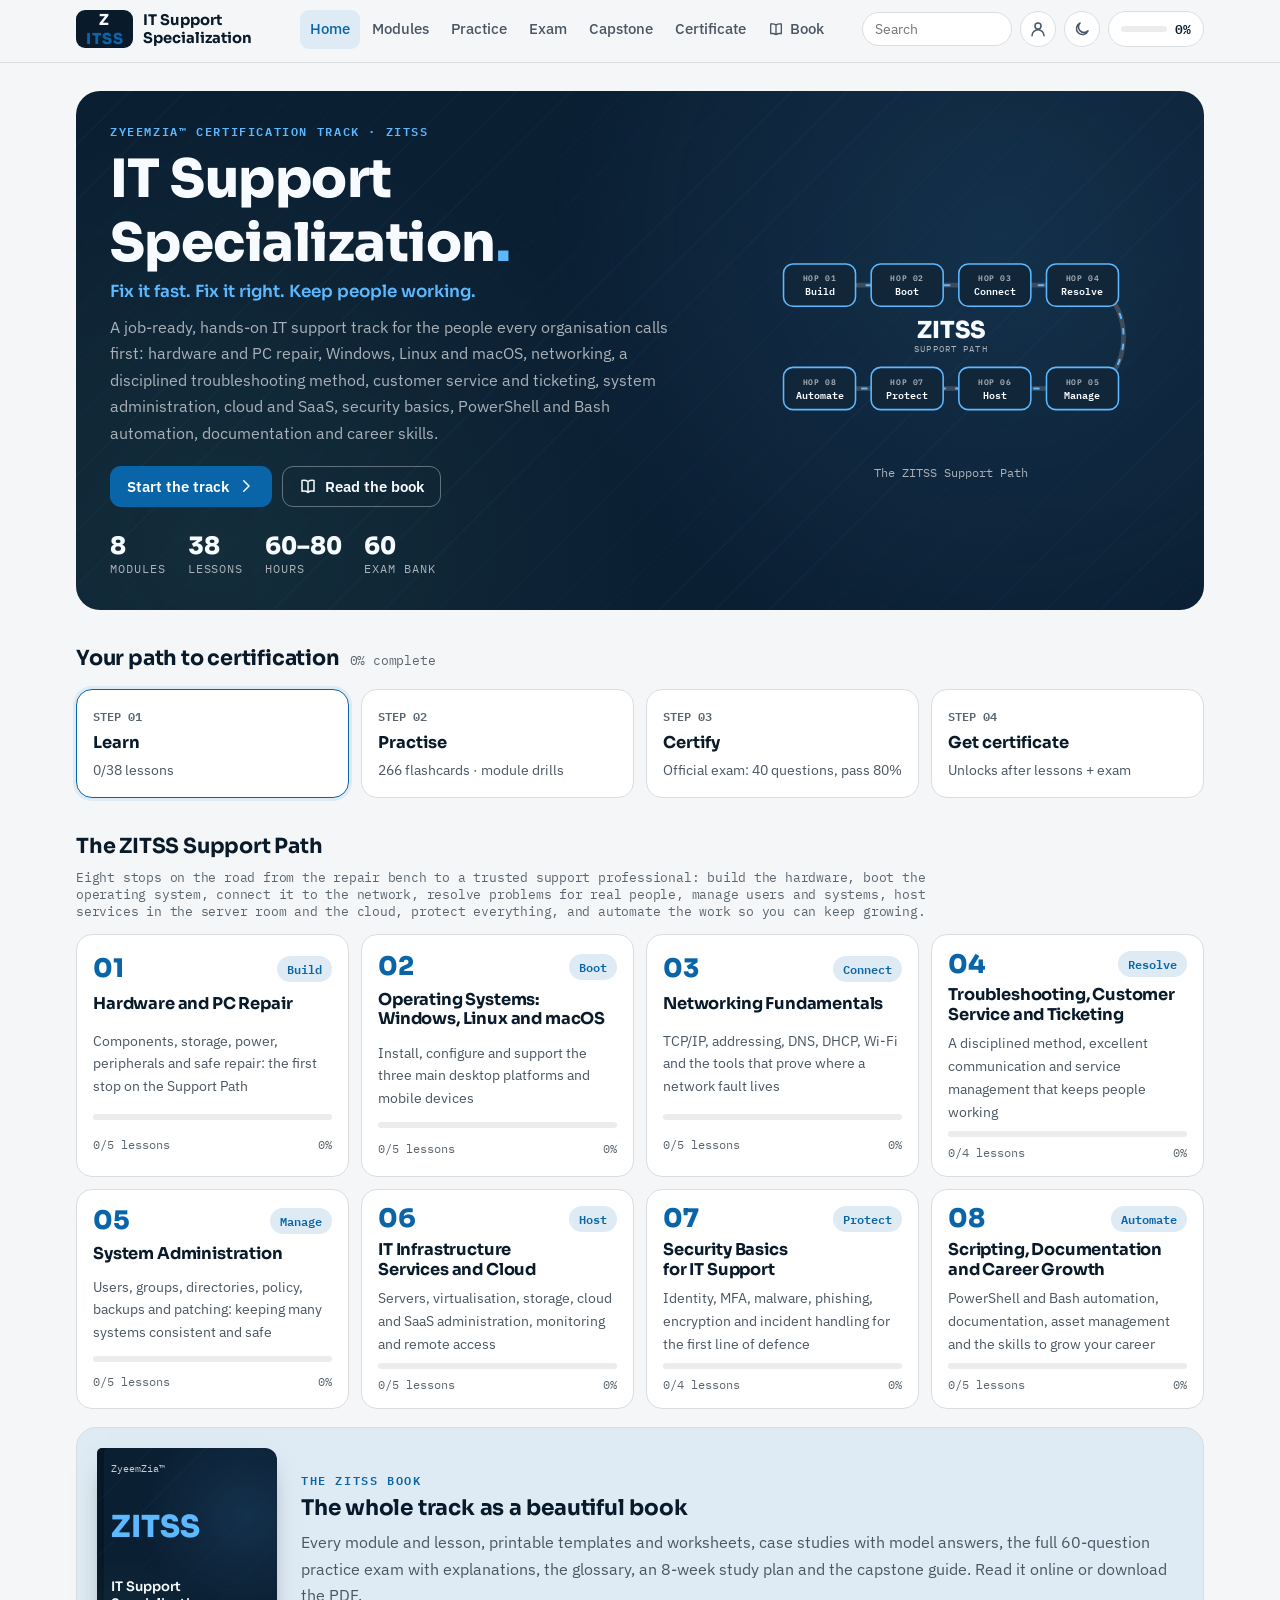
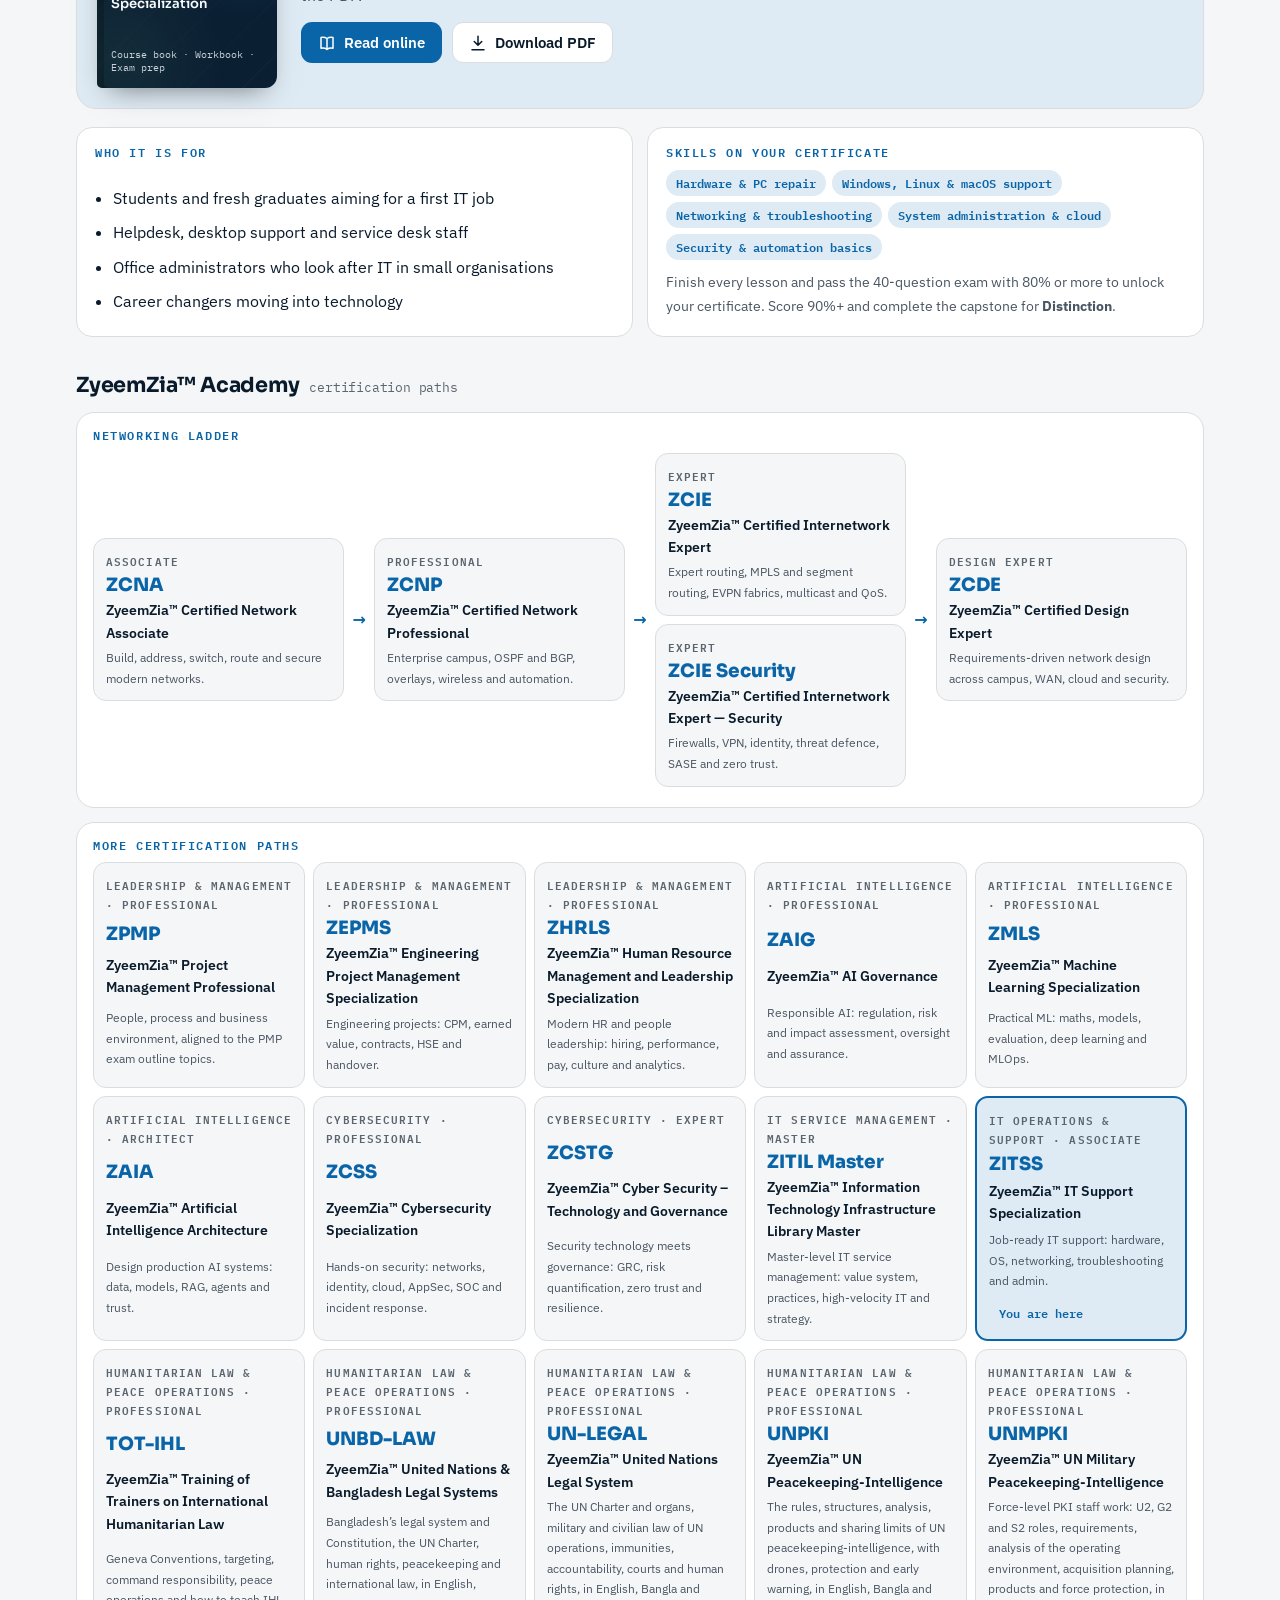
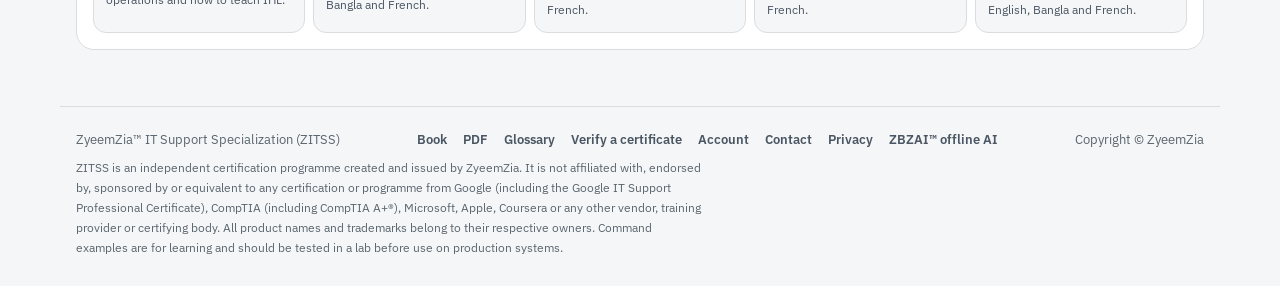
==== commit e4887347: "Footer: link to ZBZAI offline AI" ====
--- a/index.html
+++ b/index.html
@@ -43,7 +43,7 @@
 </header>
 <main id="view" class="view" tabindex="-1"><div class="boot" aria-label="Loading the course"><i></i><i></i><i></i></div></main>
 <footer class="site-foot">
-  <div class="row"><span>ZyeemZia™ IT Support Specialization (ZITSS)</span><span style="display:flex;gap:16px;flex-wrap:wrap"><a href="book.html" target="_blank" rel="noopener">Book</a><a href="ZITSS-Book.pdf" download>PDF</a><a href="#glossary">Glossary</a><a href="#verify/">Verify a certificate</a><a href="#account">Account</a><a href="#contact">Contact</a><a href="privacy.html">Privacy</a></span><span>Copyright © ZyeemZia</span></div>
+  <div class="row"><span>ZyeemZia™ IT Support Specialization (ZITSS)</span><span style="display:flex;gap:16px;flex-wrap:wrap"><a href="book.html" target="_blank" rel="noopener">Book</a><a href="ZITSS-Book.pdf" download>PDF</a><a href="#glossary">Glossary</a><a href="#verify/">Verify a certificate</a><a href="#account">Account</a><a href="#contact">Contact</a><a href="privacy.html">Privacy</a><a href="https://zbzai.zyeemzia.com/" target="_blank" rel="noopener">ZBZAI™ offline AI</a></span><span>Copyright © ZyeemZia</span></div>
   <p class="disc" id="disc"></p>
 </footer>
 <nav class="tabbar" id="tabbar" aria-label="Main mobile"></nav>
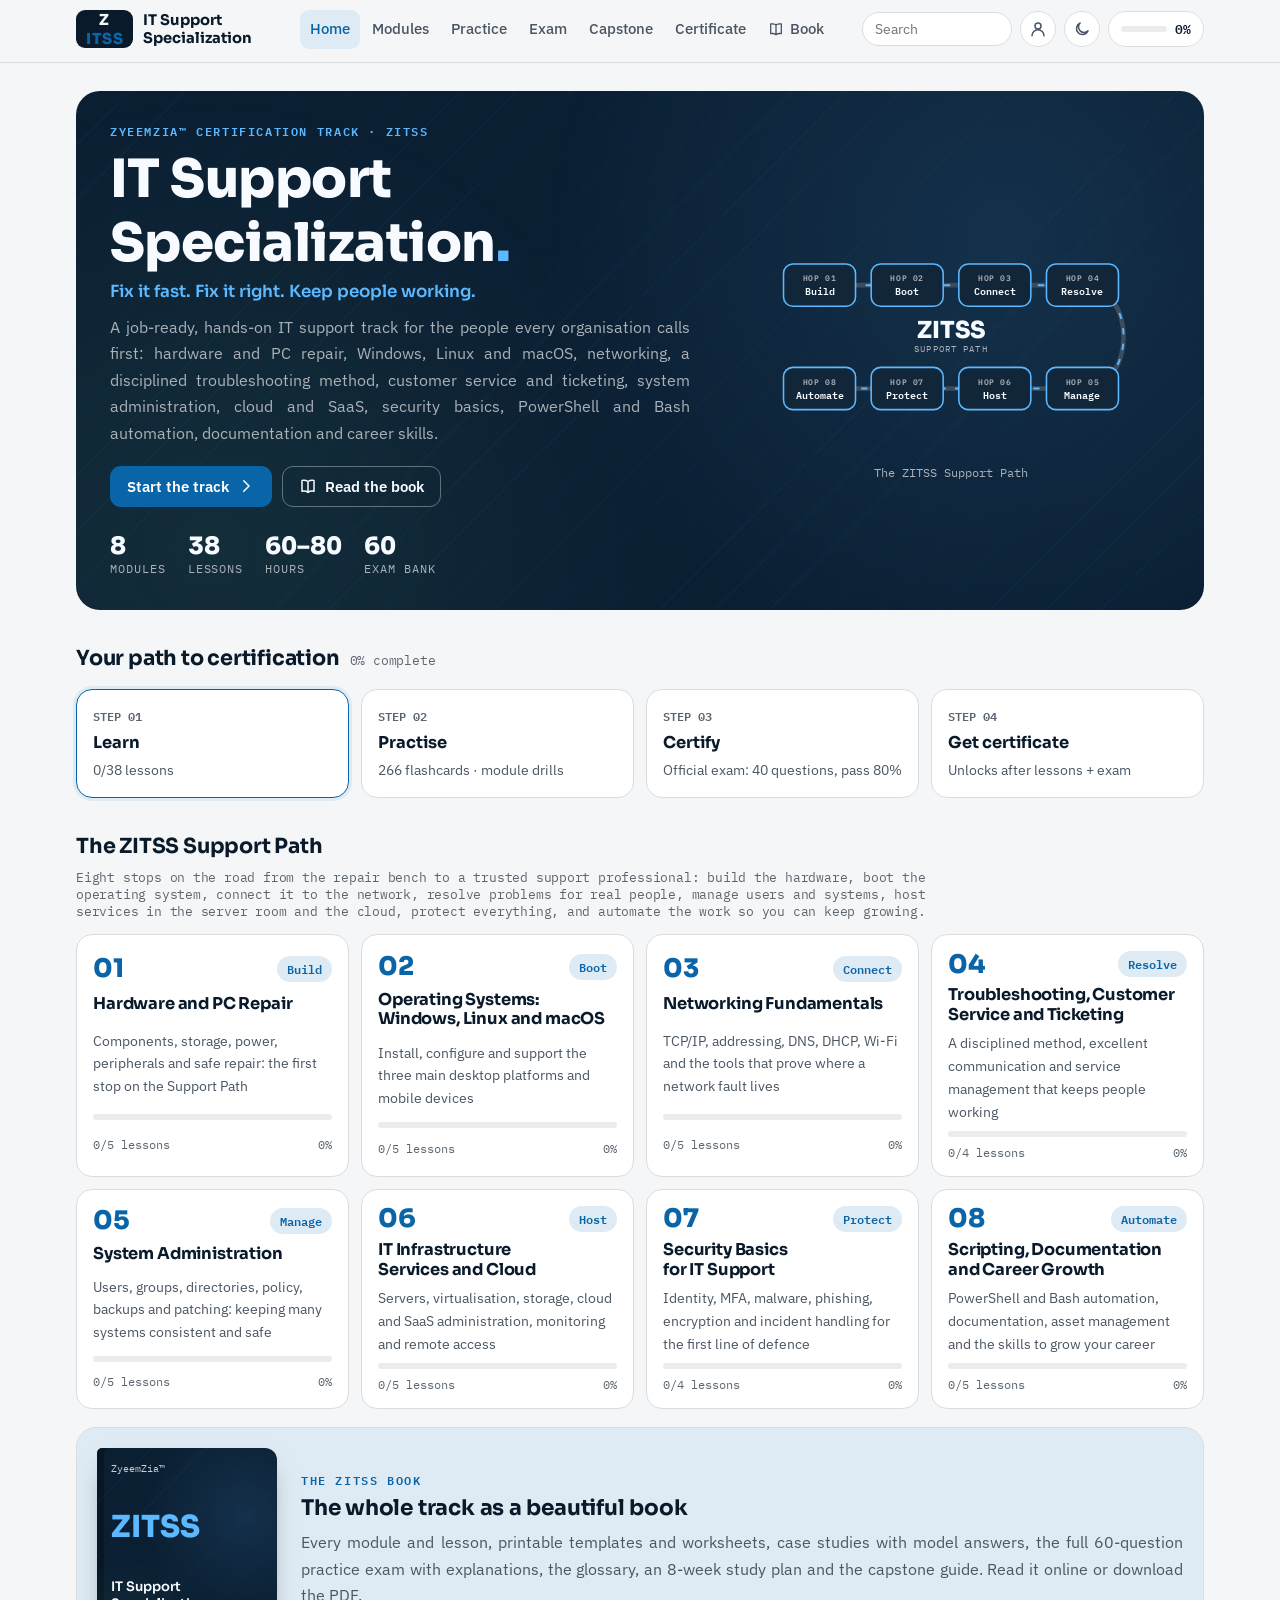
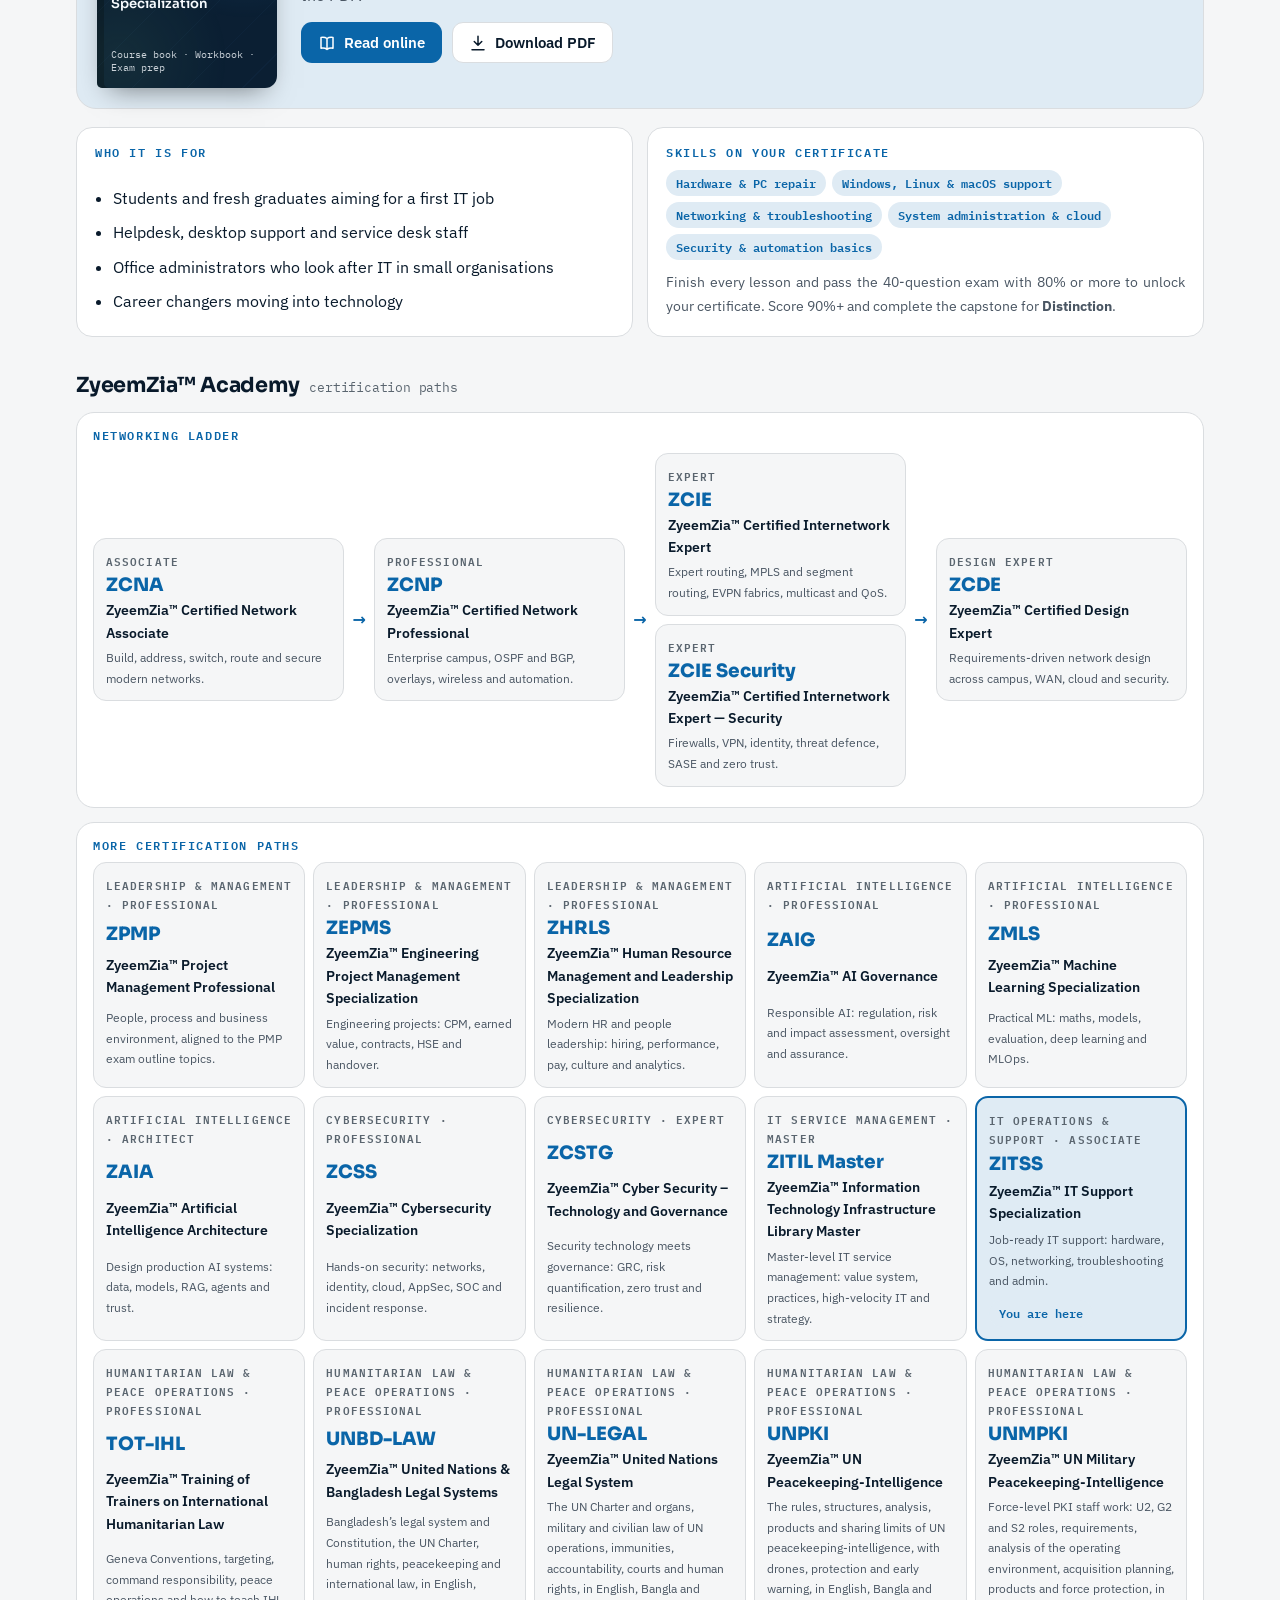
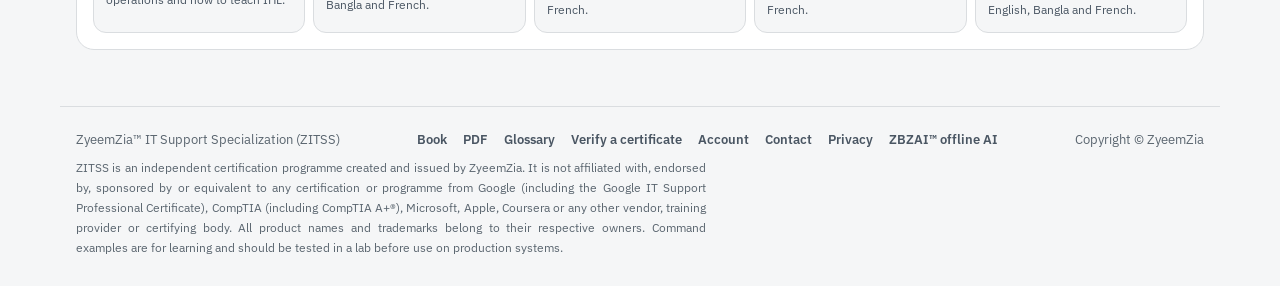
==== commit a170f118: "Justified writing as the house style" ====
--- a/index.html
+++ b/index.html
@@ -50,10 +50,11 @@
 <div class="toast" id="toast" role="status" aria-live="polite" hidden></div>
 <script defer src="core.js?v=756f940ff2"></script>
 <script defer src="figures.js?v=d0575e00c2"></script>
-<script defer src="family.js?v=7f5398b318"></script>
+<script defer src="family.js?v=e2194631f1"></script>
 <script defer src="data/track.js?v=060fe00b46"></script>
 <script defer src="data/m1-4.js?v=0086a15d4b"></script>
 <script defer src="data/m5-8.js?v=3a78e4279e"></script>
 <script defer src="app.js?v=317a90ee0c"></script>
+<script>/* ZyeemZia house style: justified writing. Paragraphs and list text that read left-aligned are justified; centred text, headings, buttons and columns too narrow to justify cleanly stay as they are. Copyright © ZyeemZia */(function(){var S='p,li,dd,blockquote';function j(r){if(!r||!r.querySelectorAll)return;var L=r.querySelectorAll(S);for(var i=0;i<L.length;i++){var e=L[i];if(e.getAttribute('data-zj'))continue;e.setAttribute('data-zj','1');var a=getComputedStyle(e).textAlign;if(a==='start'||a==='left'||a==='-webkit-auto'){var w=e.clientWidth;if(!w||w>=280)e.style.textAlign='justify'}}}function go(){j(document);if(!window.MutationObserver)return;new MutationObserver(function(m){for(var i=0;i<m.length;i++){var N=m[i].addedNodes;for(var k=0;k<N.length;k++){var n=N[k];if(n.nodeType===1)j(n.matches&&n.matches(S)?n.parentNode:n)}}}).observe(document.body,{childList:true,subtree:true})}if(document.readyState==='loading')document.addEventListener('DOMContentLoaded',go);else go()})()</script>
 </body>
 </html>
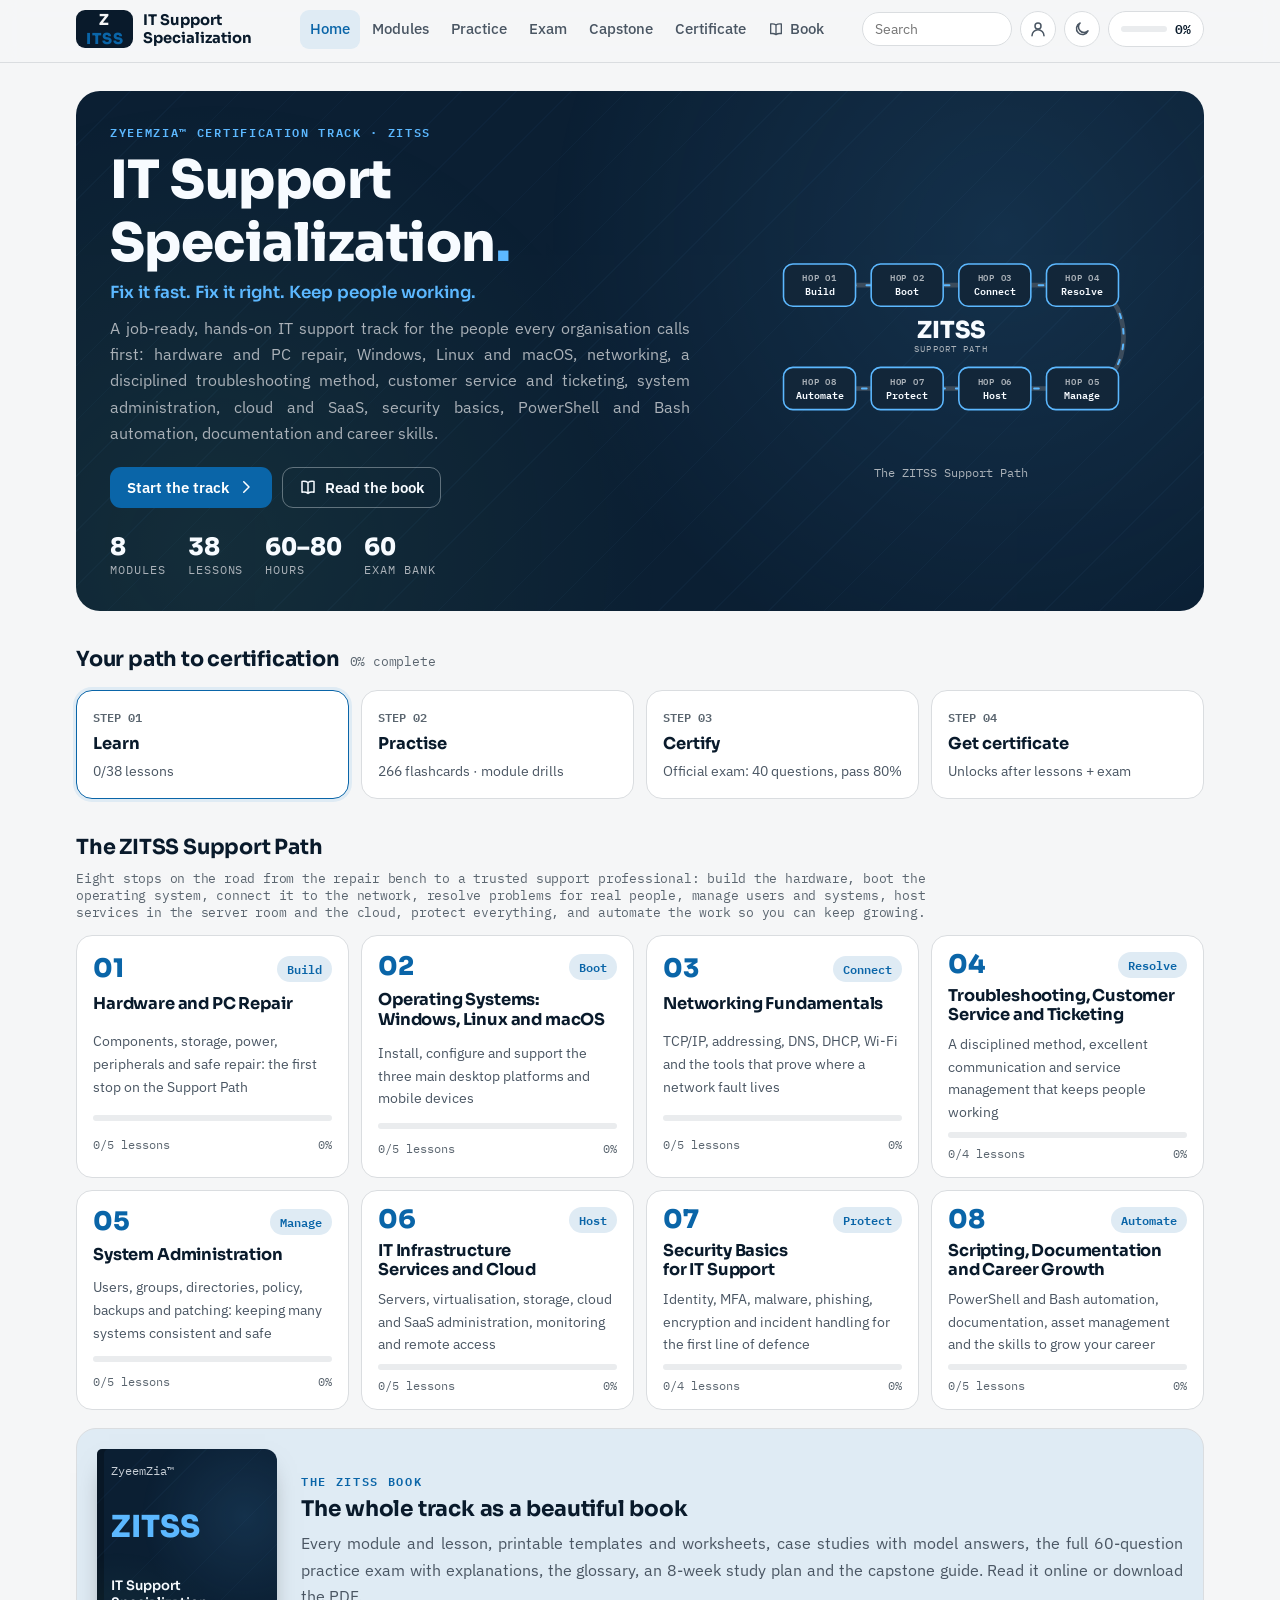
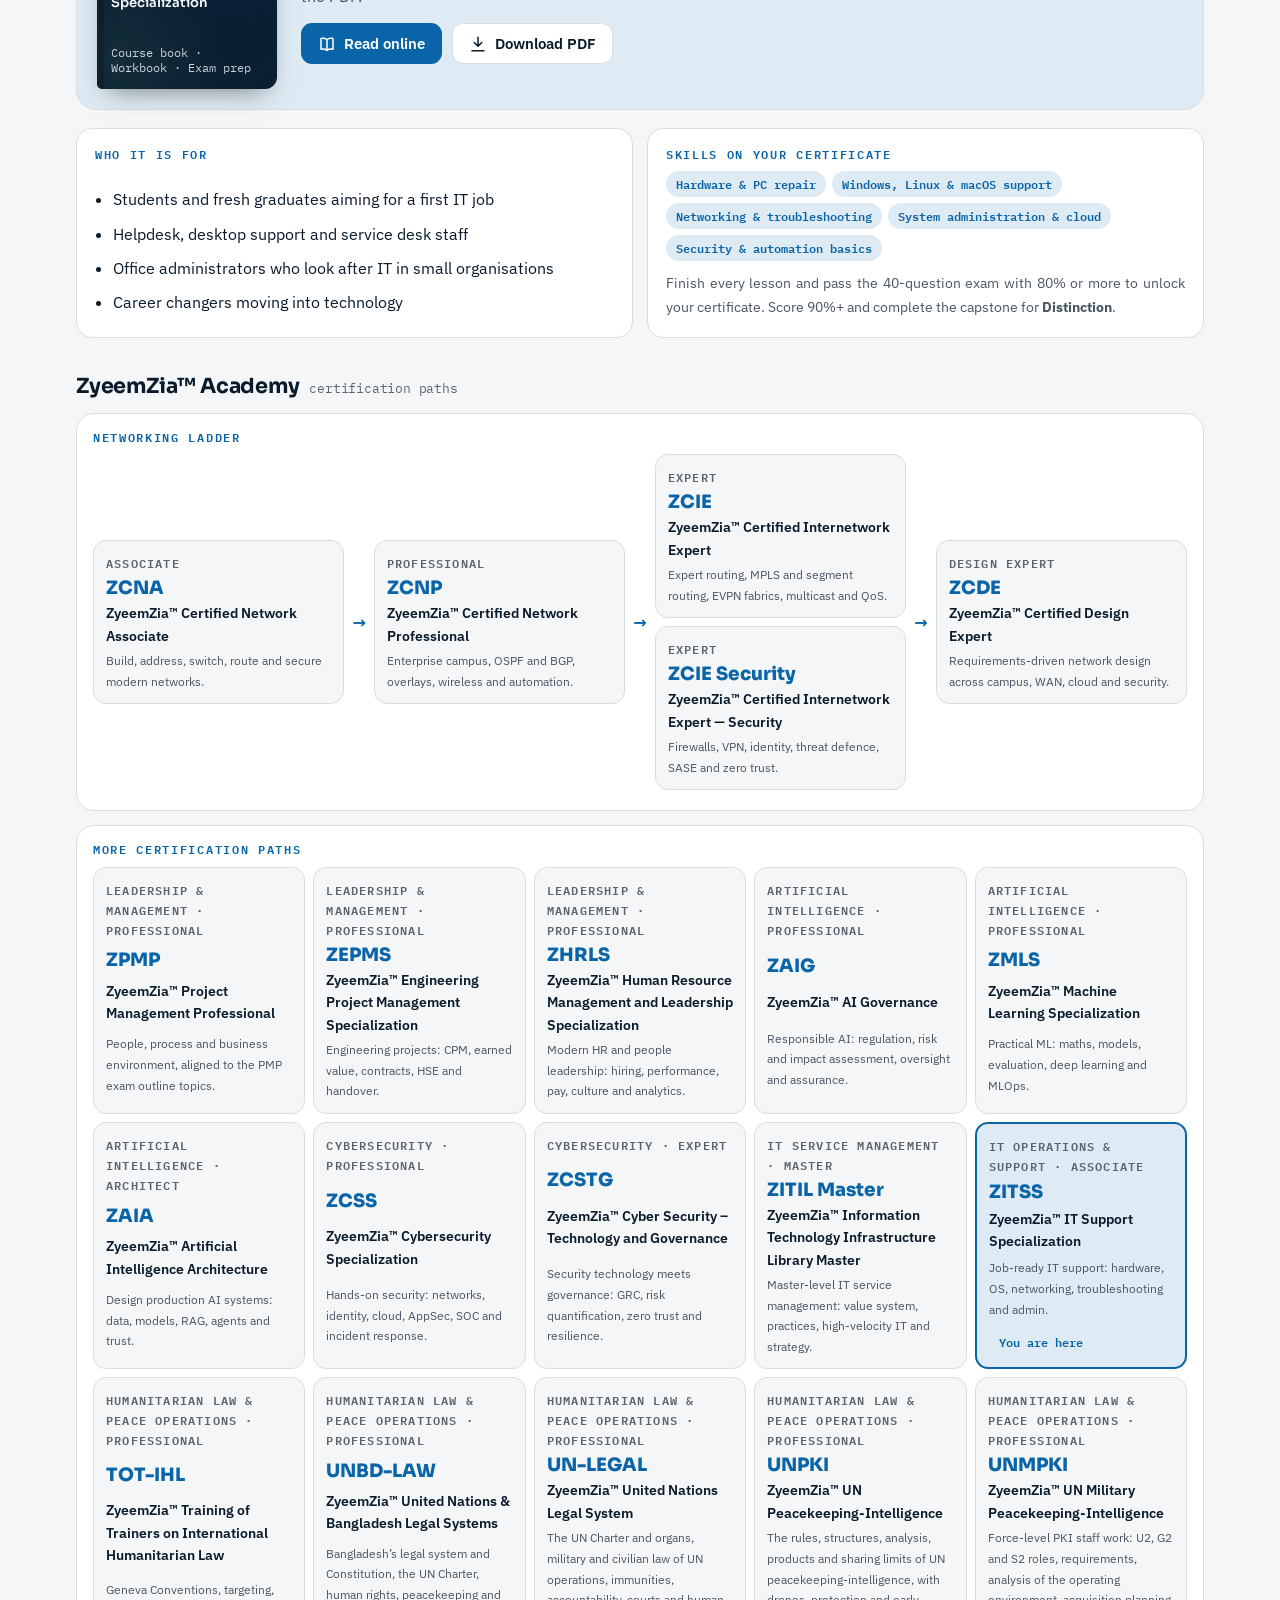
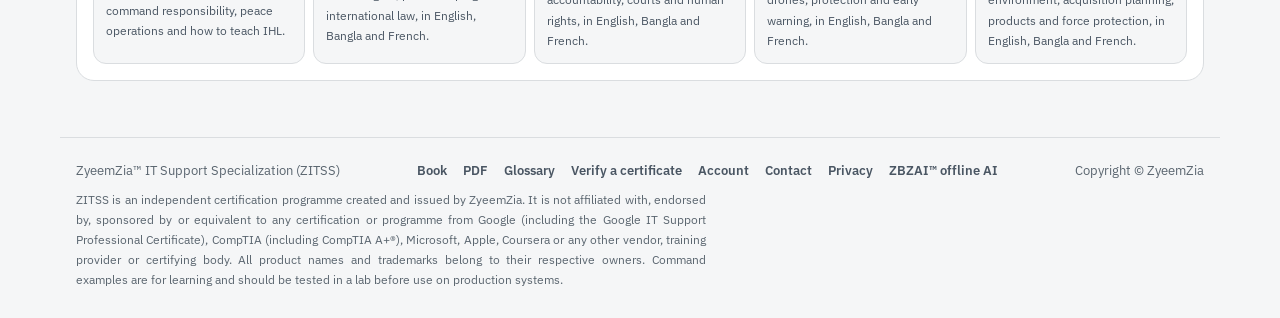
==== commit a7ada4cd: "Readable sizes: 12px minimum text and even spacing" ====
--- a/index.html
+++ b/index.html
@@ -24,7 +24,7 @@
 <link rel="stylesheet" href="theme.css?v=1840c55a78">
 <link rel="preload" href="fonts/IBMPlexSans-400-latin-a68a20.woff2" as="font" type="font/woff2" crossorigin>
 <link rel="preload" href="fonts/Sora-500-latin-4fa0aa.woff2" as="font" type="font/woff2" crossorigin>
-<link rel="stylesheet" href="app.css?v=385b0e401c">
+<link rel="stylesheet" href="app.css?v=af9be1b363">
 </head>
 <body>
 <header class="topbar">
--- a/app.css
+++ b/app.css
@@ -1,4 +1,6 @@
 /* ZyeemZia certification engine — site styles. Colours and faces come from theme.css (per track). */
+/* Form controls use the page font; browsers otherwise fall back to Arial. */
+button, input, select, textarea { font-family: inherit; }
 * { box-sizing: border-box; }
 [hidden] { display: none !important; }
 html { -webkit-text-size-adjust: 100%; }
@@ -10,7 +12,7 @@
 p { margin: 0; }
 code { font: .9em var(--f-mono); background: var(--surface-2); padding: 1px 6px; border-radius: 5px; }
 .muted { color: var(--ink-2); }
-.eyebrow { font: 600 .72rem/1.2 var(--f-mono); letter-spacing: .14em; text-transform: uppercase; color: var(--accent); }
+.eyebrow { font: 600 .75rem/1.2 var(--f-mono); letter-spacing: .14em; text-transform: uppercase; color: var(--accent); }
 
 /* ---------- chrome ---------- */
 .topbar { position: sticky; top: 0; padding-top: env(safe-area-inset-top, 0px); z-index: 30; background: color-mix(in srgb, var(--bg) 88%, transparent); backdrop-filter: blur(10px) saturate(1.3); -webkit-backdrop-filter: blur(10px) saturate(1.3); border-bottom: 1px solid var(--line); }
@@ -20,7 +22,7 @@
 .brand-mark i { font-style: normal; color: var(--accent); }
 .brand-text { display: flex; flex-direction: column; line-height: 1.15; }
 .brand-text b { font: 700 .92rem var(--f-display); }
-.brand-text small { font: 500 .7rem var(--f-mono); color: var(--ink-2); letter-spacing: .04em; }
+.brand-text small { font: 500 .75rem var(--f-mono); color: var(--ink-2); letter-spacing: .04em; }
 .mainnav { display: flex; gap: 2px; margin-left: 8px; }
 .mainnav a { text-decoration: none; color: var(--ink-2); padding: 7px 10px; border-radius: 9px; font-weight: 500; font-size: .93rem; white-space: nowrap; display: inline-flex; gap: 6px; align-items: center; }
 .mainnav a:hover { background: var(--surface-2); color: var(--ink); }
@@ -76,14 +78,14 @@
 .hero-stats { display: flex; gap: 22px; flex-wrap: wrap; margin-top: 24px; }
 .hero-stats div { display: grid; }
 .hero-stats b { font: 800 1.5rem var(--f-display); color: var(--hero-ink); font-variant-numeric: tabular-nums; }
-.hero-stats span { font: 500 .74rem var(--f-mono); color: var(--hero-ink-2); text-transform: uppercase; letter-spacing: .08em; }
+.hero-stats span { font: 500 .75rem var(--f-mono); color: var(--hero-ink-2); text-transform: uppercase; letter-spacing: .08em; }
 .hero-sig { display: grid; justify-items: center; gap: 8px; }
 .hero-sig .sg { width: 100%; max-width: 360px; height: auto; }
 .hero-sig figcaption { font: 500 .78rem var(--f-mono); color: var(--hero-ink-2); text-align: center; }
 
 .path { display: grid; grid-template-columns: repeat(4, minmax(0, 1fr)); gap: 12px; margin-top: 18px; }
 .path-step { padding: 16px; border-radius: 16px; background: var(--surface); border: 1px solid var(--line); display: grid; gap: 6px; position: relative; }
-.path-step .n { font: 700 .74rem var(--f-mono); color: var(--ink-3); }
+.path-step .n { font: 700 .75rem var(--f-mono); color: var(--ink-3); }
 .path-step b { font: 700 1.02rem var(--f-display); }
 .path-step small { color: var(--ink-2); font-size: .85rem; }
 .path-step.done { border-color: var(--good); }
@@ -97,7 +99,7 @@
 .mod-num { font: 800 1.6rem/1 var(--f-display); color: var(--accent); }
 .mod-card h3 { font-size: 1.02rem; }
 .mod-card p { font-size: .86rem; color: var(--ink-2); }
-.mod-card .meta { display: flex; justify-content: space-between; font: 500 .74rem var(--f-mono); color: var(--ink-3); }
+.mod-card .meta { display: flex; justify-content: space-between; font: 500 .75rem var(--f-mono); color: var(--ink-3); }
 .book-banner { display: grid; grid-template-columns: 180px minmax(0, 1fr); gap: 24px; align-items: center; padding: 20px; border-radius: 20px; background: var(--accent-soft); border: 1px solid var(--line); margin-top: 18px; }
 .bb-cover { aspect-ratio: 3/4; border-radius: 5px 12px 12px 5px; background: var(--hero-bg); color: var(--hero-ink); padding: 14px; display: flex; flex-direction: column; justify-content: space-between; text-decoration: none; box-shadow: inset 7px 0 0 rgba(0,0,0,.25), 0 12px 26px -12px rgba(0,0,0,.5); position: relative; overflow: hidden; transition: transform .2s; }
 .bb-cover:hover { transform: rotate(-2deg) translateY(-3px); }
@@ -105,7 +107,7 @@
 .bb-cover > *:not(.motif) { position: relative; }
 .bb-cover b { font: 800 1.9rem/1 var(--f-display); color: var(--hero-accent); }
 .bb-cover span { font: 600 .82rem/1.3 var(--f-display); }
-.bb-cover small { font: 500 .62rem var(--f-mono); opacity: .8; }
+.bb-cover small { font: 500 .75rem var(--f-mono); opacity: .8; }
 .bb-text { display: grid; gap: 8px; min-width: 0; }
 .bb-text h2 { font-size: 1.35rem; }
 .two { display: grid; grid-template-columns: minmax(0, 1fr) minmax(0, 1fr); gap: 14px; }
@@ -136,7 +138,7 @@
 .blk-title { font-size: 1.12rem; margin-bottom: 8px; }
 .b-text { font-size: 1.04rem; }
 .callout { padding: 14px 16px; border-radius: 14px; border-left: 4px solid var(--c); background: color-mix(in srgb, var(--c) 9%, var(--surface)); }
-.callout .ct { font: 700 .72rem var(--f-mono); letter-spacing: .12em; text-transform: uppercase; color: var(--c); display: block; margin-bottom: 4px; }
+.callout .ct { font: 700 .75rem var(--f-mono); letter-spacing: .12em; text-transform: uppercase; color: var(--c); display: block; margin-bottom: 4px; }
 .callout b.h { display: block; font-family: var(--f-display); margin-bottom: 2px; }
 .callout.insight { --c: var(--accent-2); } .callout.warning { --c: var(--bad); } .callout.example { --c: var(--good); } .callout.pro { --c: var(--accent); } .callout.definition { --c: var(--ink-2); }
 .keypoints { padding: 16px 18px; border-radius: 14px; background: var(--surface); border: 1px solid var(--line); }
@@ -168,7 +170,7 @@
 .flow-i + .flow-i::after { content: ""; position: absolute; left: -7px; top: calc(50% - 4px); border: 5px solid transparent; border-left-color: var(--accent); }
 .flow-i b { font: 700 .92rem var(--f-display); }
 .flow-i span { font-size: .82rem; color: var(--ink-2); }
-.flow-i .k { font: 700 .7rem var(--f-mono); color: var(--accent); }
+.flow-i .k { font: 700 .75rem var(--f-mono); color: var(--accent); }
 .layers { display: grid; gap: 6px; }
 .layer { display: grid; grid-template-columns: 170px minmax(0, 1fr); border-radius: 12px; overflow: hidden; border: 1px solid var(--line); background: var(--surface); }
 .layer > b { background: color-mix(in srgb, var(--accent) calc(var(--d) * 1%), var(--surface)); color: var(--ink); padding: 10px 12px; font: 700 .88rem var(--f-display); display: flex; align-items: center; }
@@ -176,7 +178,7 @@
 .layer .parts span { font: 500 .8rem var(--f-mono); padding: 3px 9px; border-radius: 7px; background: var(--surface-2); border: 1px solid var(--line); }
 .formula { display: grid; grid-template-columns: repeat(auto-fill, minmax(230px, 1fr)); gap: 10px; }
 .fm { padding: 14px; border-radius: 14px; background: var(--surface); border: 1px solid var(--line); display: grid; gap: 4px; }
-.fm small { font: 600 .72rem var(--f-mono); color: var(--ink-3); text-transform: uppercase; letter-spacing: .08em; }
+.fm small { font: 600 .75rem var(--f-mono); color: var(--ink-3); text-transform: uppercase; letter-spacing: .08em; }
 .fm code { font-size: 1rem; background: var(--accent-soft); color: var(--ink); padding: 6px 10px; justify-self: start; max-width: 100%; overflow-wrap: anywhere; white-space: normal; }
 .fm p { font-size: .88rem; color: var(--ink-2); }
 .case { border-radius: 16px; border: 1px solid var(--line); background: var(--surface); overflow: hidden; }
@@ -286,19 +288,19 @@
 .sg-node circle { fill: var(--sg-node); stroke: var(--sg-accent); stroke-width: 2; transition: transform .15s; }
 .sg-node.done circle { fill: var(--sg-accent); }
 .sg-node.done text { fill: var(--sg-node); }
-.sg-node .sg-n { font-size: 11px; fill: var(--sg-ink-2); font-weight: 600; }
+.sg-node .sg-n { font-size: 12px; fill: var(--sg-ink-2); font-weight: 600; }
 .sg-node .sg-c { font-size: 12px; fill: var(--sg-ink); font-weight: 700; }
 a.sg-node:hover circle, a.sg-layer:hover rect { stroke-width: 3.5; }
 .sg-title { font: 800 30px var(--f-display) !important; fill: var(--sg-ink); }
 .sg-sub { font-size: 12px; fill: var(--sg-ink-2); letter-spacing: .12em; text-transform: uppercase; }
 .sg-layer rect { fill: var(--sg-node); stroke: var(--sg-accent); stroke-width: 1.5; }
 .sg-layer.done rect { fill: color-mix(in srgb, var(--sg-accent) 30%, var(--sg-node)); }
-.sg-layer .sg-n { font-size: 11px; fill: var(--sg-ink-2); }
+.sg-layer .sg-n { font-size: 12px; fill: var(--sg-ink-2); }
 .sg-layer .sg-c { font-size: 13px; font-weight: 700; fill: var(--sg-ink); }
-.sg-layer .sg-t { font-size: 10.5px; fill: var(--sg-ink-2); }
+.sg-layer .sg-t { font-size: 12px; fill: var(--sg-ink-2); }
 .sg-trust rect { fill: none; stroke: var(--sg-accent-2); stroke-width: 2.5; stroke-dasharray: 8 5; }
 .sg-trust.done rect { stroke-dasharray: none; }
-.sg-trust text { font-size: 11.5px; font-weight: 700; fill: var(--sg-accent-2); }
+.sg-trust text { font-size: 12px; font-weight: 700; fill: var(--sg-accent-2); }
 
 .toast { position: fixed; left: 50%; transform: translateX(-50%); bottom: calc(24px + env(safe-area-inset-bottom, 0px)); z-index: 70; background: var(--ink); color: var(--bg); padding: 10px 18px; border-radius: 12px; font-size: .92rem; max-width: calc(100% - 32px); }
 .confetti { position: fixed; inset: 0; width: 100%; height: 100%; pointer-events: none; z-index: 80; }
@@ -311,13 +313,14 @@
 @media (max-width: 860px) {
   .mainnav { display: none; }
   .tabbar { display: grid; grid-template-columns: repeat(5, minmax(0, 1fr)); position: fixed; left: 0; right: 0; bottom: 0; z-index: 40; background: var(--surface); border-top: 1px solid var(--line); padding-bottom: env(safe-area-inset-bottom, 0px); padding-left: env(safe-area-inset-left, 0px); padding-right: env(safe-area-inset-right, 0px); }
-  .tabbar a { display: flex; flex-direction: column; align-items: center; gap: 2px; padding: 8px 2px 7px; text-decoration: none; color: var(--ink-2); font-size: .7rem; font-weight: 600; }
+  .tabbar a { display: flex; flex-direction: column; align-items: center; gap: 2px; padding: 8px 2px 7px; text-decoration: none; color: var(--ink-2); font-size: .75rem; font-weight: 600; }
   .tabbar a[aria-current="page"] { color: var(--accent); }
   .site-foot { padding-bottom: calc(84px + env(safe-area-inset-bottom, 0px)); }
   .toast { bottom: calc(80px + env(safe-area-inset-bottom, 0px)); }
   .hero { grid-template-columns: 1fr; padding: 24px; }
   .path, .rules { grid-template-columns: repeat(2, minmax(0, 1fr)); }
-  .two { grid-template-columns: 1fr; }
+  .two { grid-template-columns: minmax(0, 1fr); }
+  .list-card .chip { white-space: normal; }
 }
 @media (max-width: 560px) {
   .mod-grid { grid-template-columns: 1fr; }
@@ -354,7 +357,7 @@
 .sn-in input { padding: 11px 14px; border-radius: 11px; border: 1px solid var(--line); background: var(--bg); color: var(--ink); font: 600 1.05rem var(--f-mono); }
 .sn-grid { display: grid; grid-template-columns: repeat(auto-fill, minmax(170px, 1fr)); gap: 8px; }
 .sn-grid div { padding: 10px 12px; border-radius: 10px; background: var(--surface-2); display: grid; gap: 2px; min-width: 0; }
-.sn-grid small { font: 600 .7rem var(--f-mono); color: var(--ink-3); text-transform: uppercase; letter-spacing: .06em; }
+.sn-grid small { font: 600 .75rem var(--f-mono); color: var(--ink-3); text-transform: uppercase; letter-spacing: .06em; }
 .sn-grid b { font: 600 .95rem var(--f-mono); overflow-wrap: anywhere; }
 /* ---------- academy ladder ---------- */
 .academy { display: grid; grid-template-columns: minmax(0, 2.4fr) minmax(0, 1fr); gap: 14px; }
@@ -371,7 +374,7 @@
 .ac-card.soon b { color: var(--ink-2); }
 .ac-card.soon .chip { justify-self: start; }
 .ac-card b { font: 800 1.15rem var(--f-display); color: var(--accent); }
-.ac-lv { font: 600 .68rem var(--f-mono); text-transform: uppercase; letter-spacing: .1em; color: var(--ink-3); }
+.ac-lv { font: 600 .75rem var(--f-mono); text-transform: uppercase; letter-spacing: .1em; color: var(--ink-3); }
 .ac-n { font-size: .85rem; font-weight: 600; }
 .ac-card small { font-size: .78rem; color: var(--ink-2); }
 .ac-card .chip { justify-self: start; margin-top: 4px; }
@@ -383,7 +386,7 @@
 .sg-node rect, .sg-node polygon { fill: var(--sg-node); stroke: var(--sg-accent); stroke-width: 2; }
 .sg-node.done rect, .sg-node.done polygon { fill: color-mix(in srgb, var(--sg-accent) 35%, var(--sg-node)); }
 .sg-path text, .sg-hex text, .sg-blueprint text { text-anchor: middle; }
-.sg-path .sg-n, .sg-hex .sg-n, .sg-blueprint .sg-n { font-size: 10px; fill: var(--sg-ink-2); letter-spacing: .08em; }
+.sg-path .sg-n, .sg-hex .sg-n, .sg-blueprint .sg-n { font-size: 12px; fill: var(--sg-ink-2); letter-spacing: .08em; }
 .sg-path .sg-c, .sg-hex .sg-c, .sg-blueprint .sg-c { font-size: 12.5px; font-weight: 700; fill: var(--sg-ink); }
 a.sg-node:hover rect, a.sg-node:hover polygon { stroke-width: 3.5; }
 .sg-dim { stroke: var(--sg-accent-2); stroke-width: 1.2; }
@@ -480,41 +483,41 @@
 .fig .k-attacker .ic { stroke: var(--bad); } .fig .k-attacker .f-soft { fill: var(--bad-soft); }
 .fig .k-cloud .ic, .fig .k-model .ic { stroke: var(--accent-2); } .fig .k-cloud .f-soft, .fig .k-model .f-soft { fill: var(--accent-2-soft); } .fig .k-model .f-ac { fill: var(--accent-2); }
 .fig .lbl { font-size: 13px; font-weight: 700; text-anchor: middle; }
-.fig .sub { font: 11px var(--f-mono); fill: var(--ink-2); text-anchor: middle; }
+.fig .sub { font: 12px var(--f-mono); fill: var(--ink-2); text-anchor: middle; }
 .fig .lnk { stroke: var(--ink-3); stroke-width: 2.2; fill: none; }
 .fig .lnk.dashed { stroke-dasharray: 7 5; } .fig .lnk.wireless { stroke-dasharray: 2 6; stroke-linecap: round; }
 .fig .lnk.tunnel { stroke: var(--accent-2); stroke-width: 3; stroke-dasharray: 10 6; } .fig .lnk.bold { stroke-width: 4.5; } .fig .lnk.attack { stroke: var(--bad); stroke-dasharray: 7 5; }
-.fig .lnk-t { font: 10.5px var(--f-mono); fill: var(--ink-2); text-anchor: middle; }
-.fig .lnk-e { font: 600 10px var(--f-mono); fill: var(--accent); text-anchor: middle; }
+.fig .lnk-t { font: 12px var(--f-mono); fill: var(--ink-2); text-anchor: middle; }
+.fig .lnk-e { font: 600 12px var(--f-mono); fill: var(--accent); text-anchor: middle; }
 .fig .zone rect { fill: var(--surface-2); stroke: var(--line); stroke-width: 1.5; stroke-dasharray: 6 5; }
 .fig .zone.t-accent rect { fill: var(--accent-soft); stroke: var(--accent); } .fig .zone.t-warn rect { fill: var(--warn-soft); stroke: var(--warn); }
 .fig .zone.t-bad rect { fill: var(--bad-soft); stroke: var(--bad); } .fig .zone.t-good rect { fill: var(--good-soft); stroke: var(--good); }
-.fig .zone-t { font: 700 10px var(--f-mono); letter-spacing: .1em; text-transform: uppercase; fill: var(--ink-2); }
+.fig .zone-t { font: 700 12px var(--f-mono); letter-spacing: .1em; text-transform: uppercase; fill: var(--ink-2); }
 /* sequence */
 .fig .life { stroke: var(--line); stroke-width: 2; stroke-dasharray: 4 5; }
 .fig .actor { fill: var(--accent-soft); stroke: var(--accent); stroke-width: 1.5; }
 .fig .actor-t { font-size: 13px; font-weight: 700; text-anchor: middle; }
 .fig .msg { stroke: var(--ink-2); stroke-width: 2; fill: none; } .fig .msg.reply { stroke-dasharray: 6 4; }
 .fig .msg-t { font-size: 12.5px; font-weight: 600; text-anchor: middle; }
-.fig .msg-n { font: 10.5px var(--f-mono); fill: var(--ink-3); text-anchor: middle; }
-.fig .seq-n { fill: var(--accent); } .fig .seq-nt { font: 700 9.5px var(--f-mono); fill: var(--accent-ink); text-anchor: middle; }
+.fig .msg-n { font: 12px var(--f-mono); fill: var(--ink-3); text-anchor: middle; }
+.fig .seq-n { fill: var(--accent); } .fig .seq-nt { font: 700 12px var(--f-mono); fill: var(--accent-ink); text-anchor: middle; }
 /* packet */
 .fig .pk { fill: var(--accent-soft); stroke: var(--surface); stroke-width: 2; } .fig .pk.alt { fill: var(--surface-2); }
-.fig .pk-t { font-weight: 700; text-anchor: middle; } .fig .pk-b { font: 9.5px var(--f-mono); fill: var(--ink-3); text-anchor: middle; }
-.fig .bit-t { font: 10px var(--f-mono); fill: var(--ink-3); } .fig .bit-k { stroke: var(--line); stroke-width: 1; }
+.fig .pk-t { font-weight: 700; text-anchor: middle; } .fig .pk-b { font: 12px var(--f-mono); fill: var(--ink-3); text-anchor: middle; }
+.fig .bit-t { font: 12px var(--f-mono); fill: var(--ink-3); } .fig .bit-k { stroke: var(--line); stroke-width: 1; }
 /* cycle */
 .fig .cyc-ring { fill: none; stroke: var(--line); stroke-width: 1; stroke-dasharray: 2 6; }
 .fig .cyc-arc { fill: none; stroke: var(--accent); stroke-width: 2.4; stroke-linecap: round; } .fig-cycle .arw { fill: var(--accent); }
 .fig .cyc-p { fill: var(--surface); stroke: var(--accent); stroke-width: 1.8; }
 .fig .cyc-t { font-size: 13px; font-weight: 700; text-anchor: middle; }
-.fig .cyc-n { fill: var(--accent); } .fig .cyc-nt { font: 700 11px var(--f-mono); fill: var(--accent-ink); text-anchor: middle; }
+.fig .cyc-n { fill: var(--accent); } .fig .cyc-nt { font: 700 12px var(--f-mono); fill: var(--accent-ink); text-anchor: middle; }
 .fig .cyc-c { fill: var(--accent-soft); } .fig .cyc-ct { font-size: 14px; font-weight: 800; fill: var(--accent); text-anchor: middle; }
 .fig-legend { margin: 12px 0 0; padding-left: 1.4em; display: grid; gap: 4px; font-size: .9rem; color: var(--ink-2); }
 .fig-legend b { color: var(--ink); }
 /* chart */
 .fig .grid { stroke: var(--line); stroke-width: 1; } .fig .grid.zero { stroke: var(--ink-3); }
-.fig .ax-t { font: 11px var(--f-mono); fill: var(--ink-2); text-anchor: middle; } .fig .ax-l { font: 600 11px var(--f-body); fill: var(--ink-2); text-anchor: middle; }
-.fig .val { font: 600 10.5px var(--f-mono); fill: var(--ink); text-anchor: middle; } .fig .lg-t { font-size: 12px; fill: var(--ink-2); }
+.fig .ax-t { font: 12px var(--f-mono); fill: var(--ink-2); text-anchor: middle; } .fig .ax-l { font: 600 12px var(--f-body); fill: var(--ink-2); text-anchor: middle; }
+.fig .val { font: 600 12px var(--f-mono); fill: var(--ink); text-anchor: middle; } .fig .lg-t { font-size: 12px; fill: var(--ink-2); }
 .fig .cbar.s0, .fig .dot.s0 { fill: var(--accent); } .fig .cbar.s1, .fig .dot.s1 { fill: var(--accent-2); } .fig .cbar.s2, .fig .dot.s2 { fill: var(--warn); } .fig .cbar.s3, .fig .dot.s3 { fill: var(--ink-3); }
 .fig .ln { fill: none; stroke-width: 2.6; stroke-linejoin: round; } .fig .ln.s0 { stroke: var(--accent); } .fig .ln.s1 { stroke: var(--accent-2); } .fig .ln.s2 { stroke: var(--warn); } .fig .ln.s3 { stroke: var(--ink-3); }
 /* timeline */
@@ -522,7 +525,7 @@
 .tl::before { content: ""; position: absolute; left: 6px; right: 6px; top: 7px; height: 3px; border-radius: 3px; background: linear-gradient(90deg, var(--accent), var(--accent-2)); }
 .tl li { position: relative; min-width: 0; }
 .tl li::before { content: ""; position: absolute; top: -21px; left: 0; width: 11px; height: 11px; border-radius: 50%; background: var(--surface); border: 3px solid var(--accent); }
-.tl-when { display: block; font: 700 .72rem var(--f-mono); letter-spacing: .06em; color: var(--accent); text-transform: uppercase; }
+.tl-when { display: block; font: 700 .75rem var(--f-mono); letter-spacing: .06em; color: var(--accent); text-transform: uppercase; }
 .tl b { display: block; font-family: var(--f-display); font-size: .95rem; line-height: 1.3; margin: 2px 0 3px; }
 .tl p { margin: 0; font-size: .86rem; color: var(--ink-2); line-height: 1.45; }
 .tl.tl-v { grid-template-columns: minmax(0, 1fr); padding: 0 0 0 26px; gap: 12px; }
@@ -531,13 +534,13 @@
 /* matrix */
 .mx { display: grid; grid-template-columns: 26px minmax(0, 1fr); gap: 6px 8px; }
 .mx-y { display: flex; align-items: center; justify-content: center; }
-.mx-y span { writing-mode: vertical-rl; transform: rotate(180deg); font: 700 .7rem var(--f-mono); letter-spacing: .1em; text-transform: uppercase; color: var(--ink-3); white-space: nowrap; }
+.mx-y span { writing-mode: vertical-rl; transform: rotate(180deg); font: 700 .75rem var(--f-mono); letter-spacing: .1em; text-transform: uppercase; color: var(--ink-3); white-space: nowrap; }
 .mx-grid { display: grid; grid-template-columns: minmax(0, 1fr) minmax(0, 1fr); gap: 8px; }
 .mx-q { border: 1px solid var(--line); border-radius: 12px; padding: 12px 14px; background: var(--surface-2); min-width: 0; }
 .mx-q.q1 { background: var(--accent-soft); border-color: var(--accent); }
 .mx-q b { display: block; font-family: var(--f-display); font-size: .95rem; margin-bottom: 4px; }
 .mx-q ul { margin: 0; padding-left: 1.1em; font-size: .86rem; color: var(--ink-2); line-height: 1.45; }
-.mx-x { grid-column: 2; text-align: center; font: 700 .7rem var(--f-mono); letter-spacing: .1em; text-transform: uppercase; color: var(--ink-3); }
+.mx-x { grid-column: 2; text-align: center; font: 700 .75rem var(--f-mono); letter-spacing: .1em; text-transform: uppercase; color: var(--ink-3); }
 /* tree */
 .tree, .tree ul { list-style: none; margin: 0; padding: 0; display: flex; justify-content: center; }
 /* as wide as the space allows, never narrower than its words; wider trees scroll from the left edge */
@@ -576,4 +579,4 @@
   .tree > li::before, .tree > li::after { display: none !important; }
   .tr-n { display: inline-block; text-align: left; max-width: 100%; }
 }
-.fig:has(.fig-scroll.more)::after { content: "↔  Swipe sideways to see the whole diagram"; display: block; margin-top: 8px; font: 600 .72rem var(--f-mono); letter-spacing: .04em; color: var(--ink-3); }
+.fig:has(.fig-scroll.more)::after { content: "↔  Swipe sideways to see the whole diagram"; display: block; margin-top: 8px; font: 600 .75rem var(--f-mono); letter-spacing: .04em; color: var(--ink-3); }
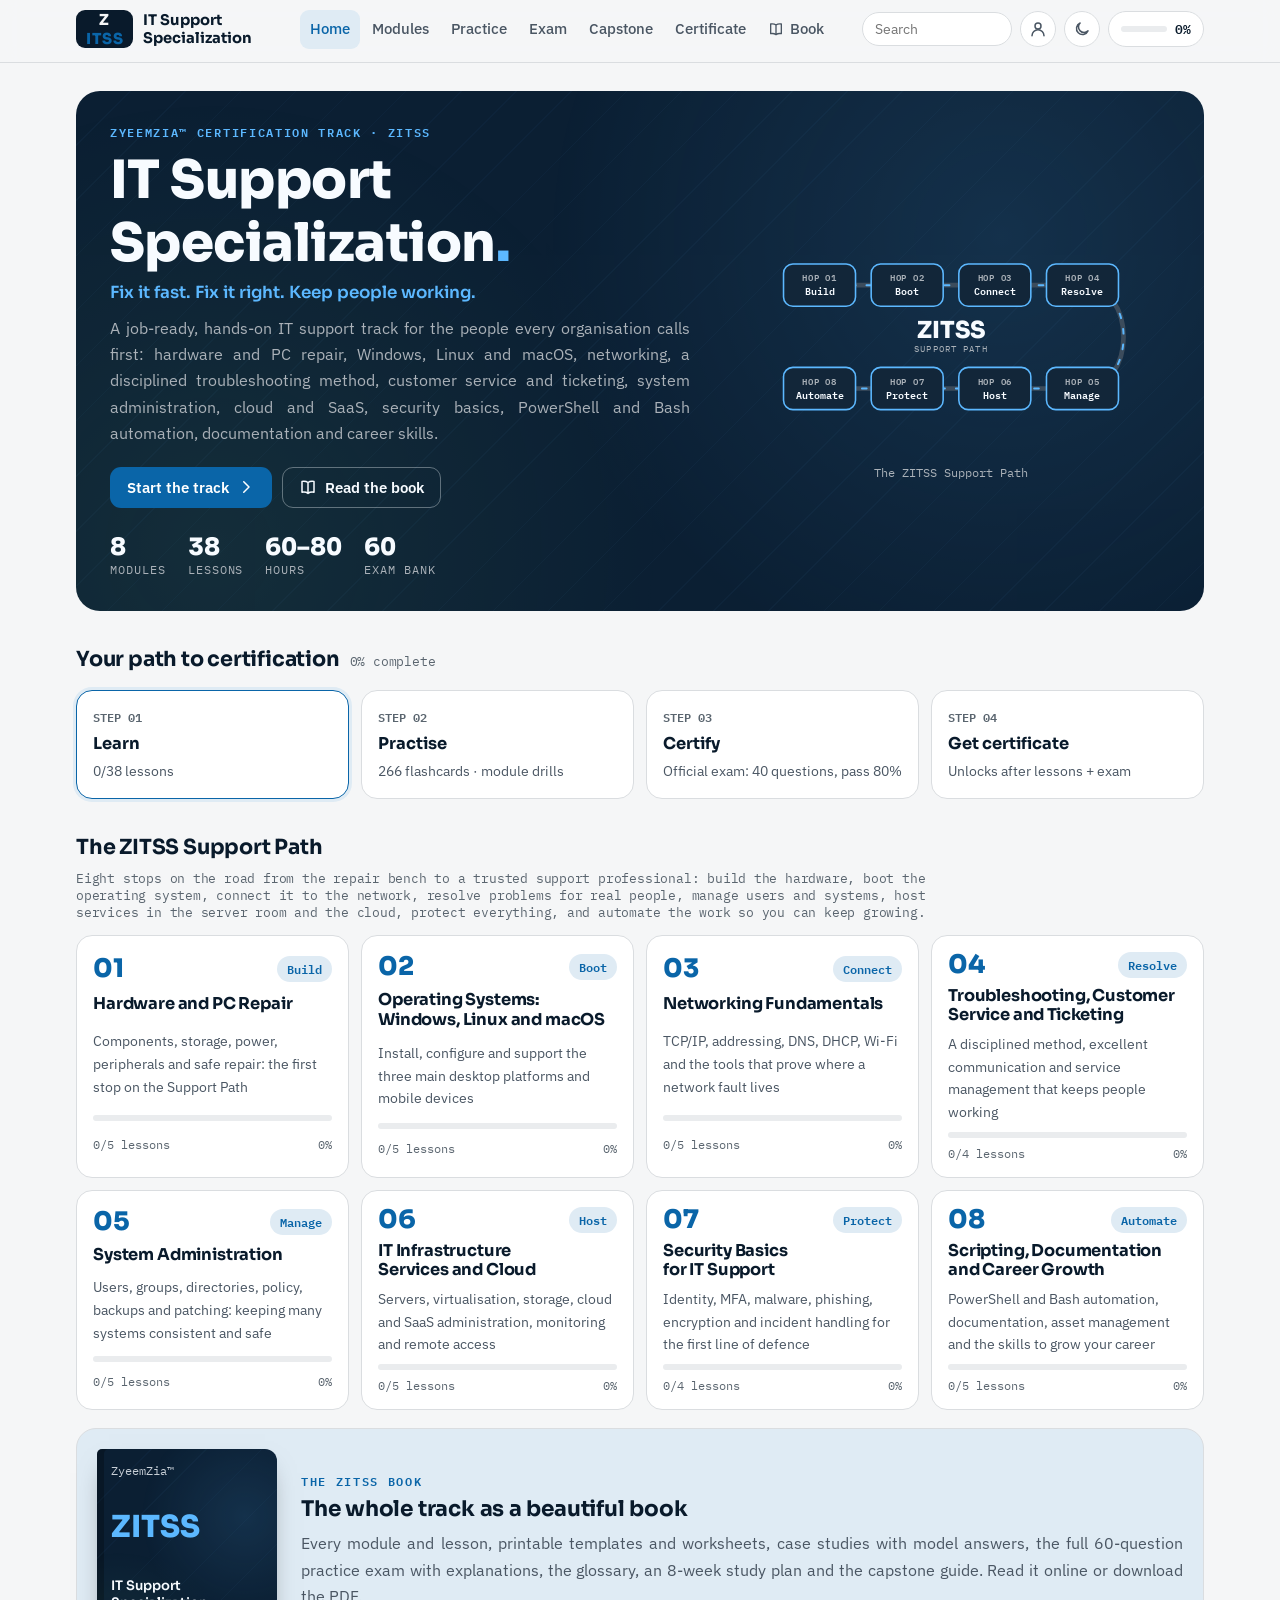
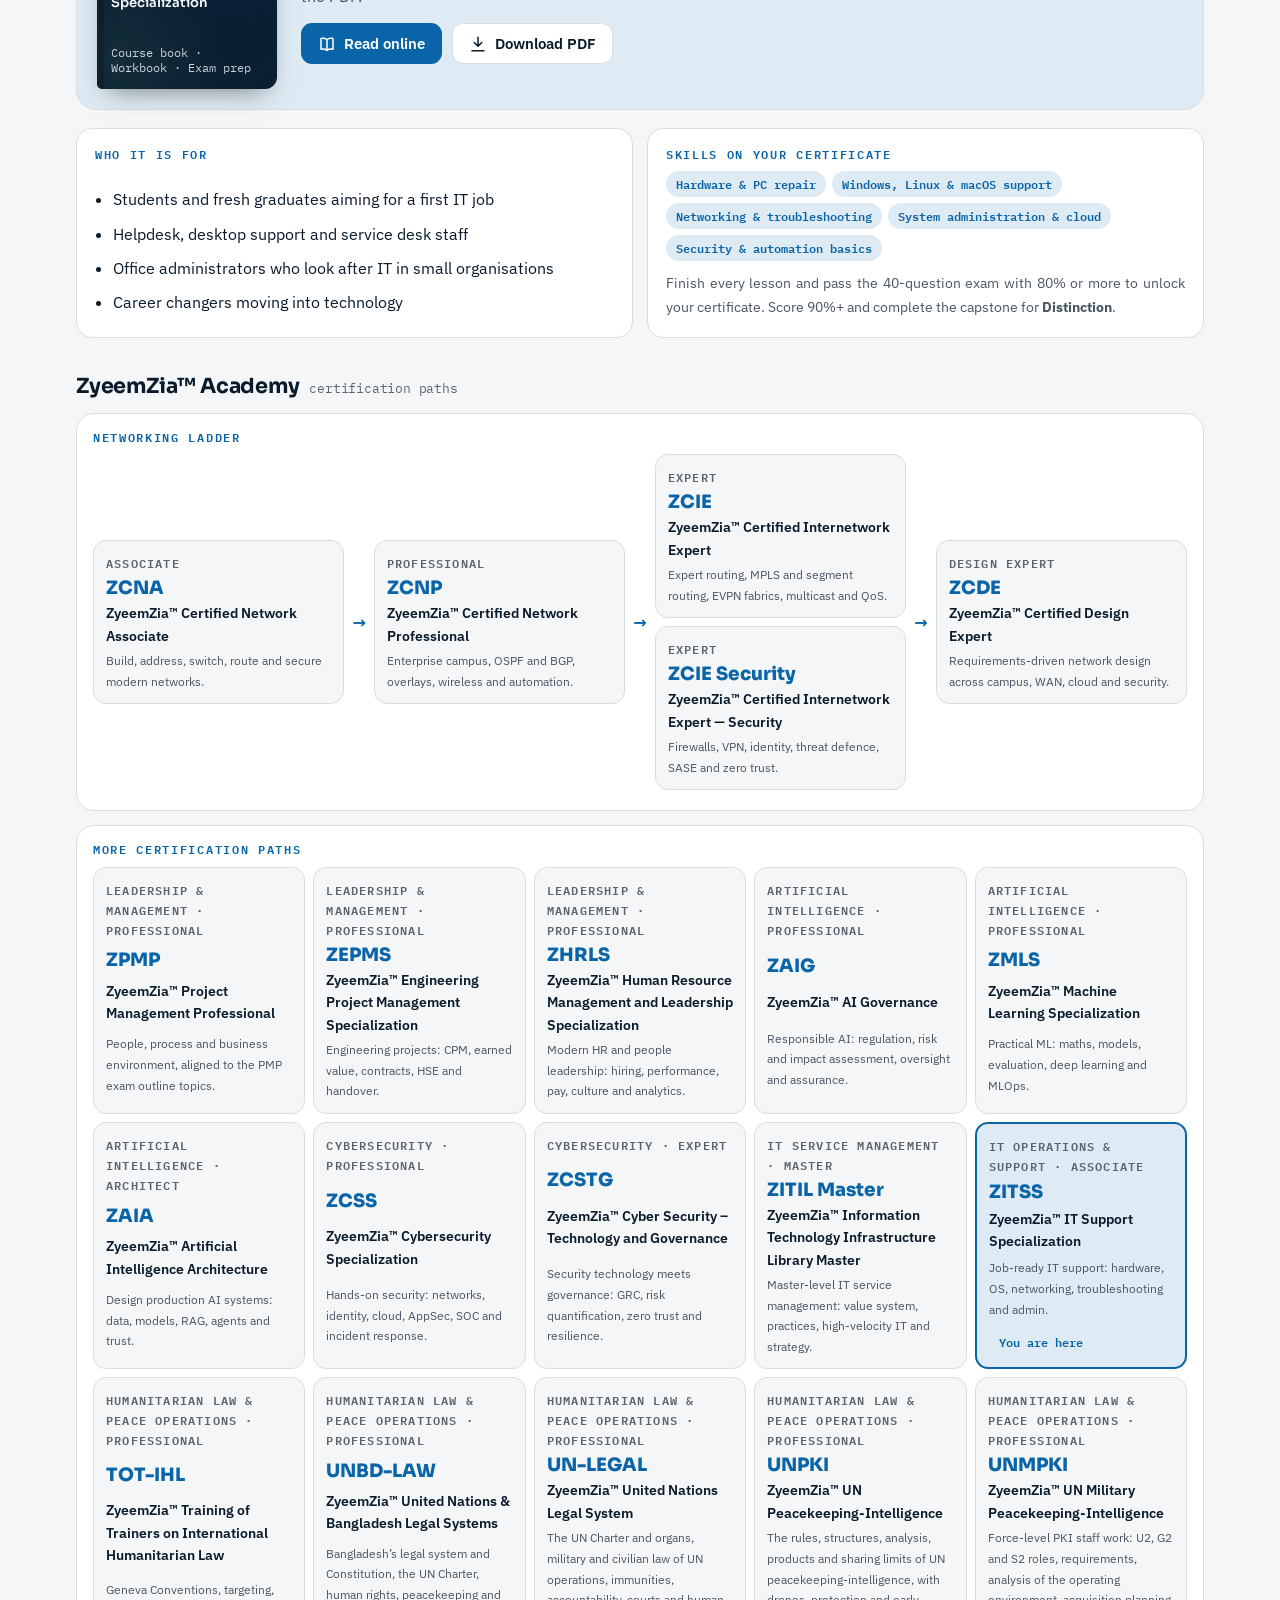
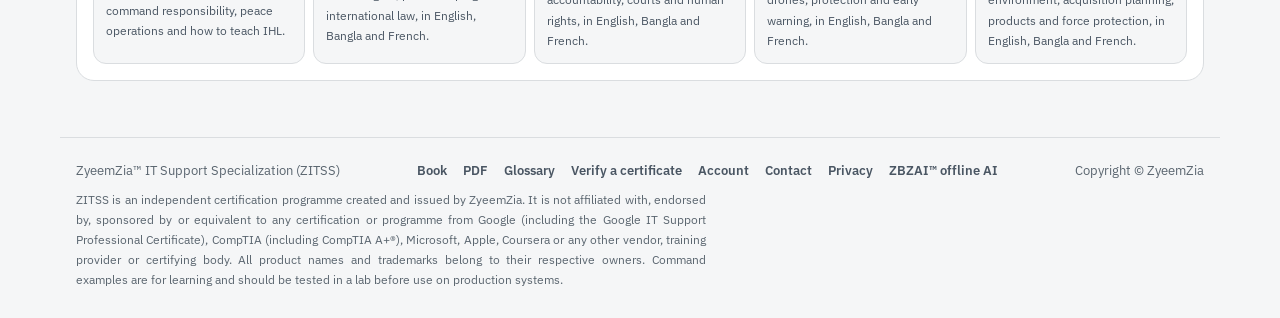
==== commit f86435e8: "Readable sizes: text holds at 12px or more whatever the base size" ====
--- a/index.html
+++ b/index.html
@@ -24,7 +24,7 @@
 <link rel="stylesheet" href="theme.css?v=1840c55a78">
 <link rel="preload" href="fonts/IBMPlexSans-400-latin-a68a20.woff2" as="font" type="font/woff2" crossorigin>
 <link rel="preload" href="fonts/Sora-500-latin-4fa0aa.woff2" as="font" type="font/woff2" crossorigin>
-<link rel="stylesheet" href="app.css?v=af9be1b363">
+<link rel="stylesheet" href="app.css?v=2059a68e38">
 </head>
 <body>
 <header class="topbar">
--- a/app.css
+++ b/app.css
@@ -1,6 +1,8 @@
 /* ZyeemZia certification engine — site styles. Colours and faces come from theme.css (per track). */
 /* Form controls use the page font; browsers otherwise fall back to Arial. */
 button, input, select, textarea { font-family: inherit; }
+/* Small print never drops below 12px on screen. */
+small { font-size: max(12px, .85em); }
 * { box-sizing: border-box; }
 [hidden] { display: none !important; }
 html { -webkit-text-size-adjust: 100%; }
@@ -12,7 +14,7 @@
 p { margin: 0; }
 code { font: .9em var(--f-mono); background: var(--surface-2); padding: 1px 6px; border-radius: 5px; }
 .muted { color: var(--ink-2); }
-.eyebrow { font: 600 .75rem/1.2 var(--f-mono); letter-spacing: .14em; text-transform: uppercase; color: var(--accent); }
+.eyebrow { font: 600 max(12px, .75rem)/1.2 var(--f-mono); letter-spacing: .14em; text-transform: uppercase; color: var(--accent); }
 
 /* ---------- chrome ---------- */
 .topbar { position: sticky; top: 0; padding-top: env(safe-area-inset-top, 0px); z-index: 30; background: color-mix(in srgb, var(--bg) 88%, transparent); backdrop-filter: blur(10px) saturate(1.3); -webkit-backdrop-filter: blur(10px) saturate(1.3); border-bottom: 1px solid var(--line); }
@@ -22,7 +24,7 @@
 .brand-mark i { font-style: normal; color: var(--accent); }
 .brand-text { display: flex; flex-direction: column; line-height: 1.15; }
 .brand-text b { font: 700 .92rem var(--f-display); }
-.brand-text small { font: 500 .75rem var(--f-mono); color: var(--ink-2); letter-spacing: .04em; }
+.brand-text small { font: 500 max(12px, .75rem) var(--f-mono); color: var(--ink-2); letter-spacing: .04em; }
 .mainnav { display: flex; gap: 2px; margin-left: 8px; }
 .mainnav a { text-decoration: none; color: var(--ink-2); padding: 7px 10px; border-radius: 9px; font-weight: 500; font-size: .93rem; white-space: nowrap; display: inline-flex; gap: 6px; align-items: center; }
 .mainnav a:hover { background: var(--surface-2); color: var(--ink); }
@@ -40,7 +42,7 @@
 .site-foot { max-width: 1160px; margin: 0 auto; padding-block: 22px 28px; padding-left: max(16px, env(safe-area-inset-left, 0px)); padding-right: max(16px, env(safe-area-inset-right, 0px)); border-top: 1px solid var(--line); color: var(--ink-3); font-size: .82rem; display: grid; gap: 8px; }
 .site-foot .row { display: flex; gap: 8px 18px; flex-wrap: wrap; justify-content: space-between; }
 .site-foot a { color: var(--ink-2); text-decoration: none; font-weight: 600; }
-.site-foot .disc { font-size: .76rem; max-width: 90ch; }
+.site-foot .disc { font-size: max(12px, .76rem); max-width: 90ch; }
 
 /* ---------- common ---------- */
 .btn { display: inline-flex; align-items: center; justify-content: center; gap: 8px; border: 1px solid var(--line); background: var(--surface); color: var(--ink); padding: 10px 16px; border-radius: 11px; cursor: pointer; font-weight: 600; text-decoration: none; font-size: .95rem; line-height: 1.25; }
@@ -51,7 +53,7 @@
 .btn-ghost { background: none; border-color: transparent; color: var(--ink-2); }
 .btn-sm { padding: 6px 11px; font-size: .85rem; border-radius: 9px; }
 .btn[disabled] { opacity: .45; cursor: not-allowed; }
-.chip { display: inline-flex; align-items: center; gap: 5px; padding: 3px 10px; border-radius: 999px; font: 600 .76rem var(--f-mono); background: var(--surface-2); color: var(--ink-2); white-space: nowrap; }
+.chip { display: inline-flex; align-items: center; gap: 5px; padding: 3px 10px; border-radius: 999px; font: 600 max(12px, .76rem) var(--f-mono); background: var(--surface-2); color: var(--ink-2); white-space: nowrap; }
 .chip.ok { background: var(--good-soft); color: var(--good); }
 .chip.acc { background: var(--accent-soft); color: var(--accent); }
 .chips { display: flex; flex-wrap: wrap; gap: 6px; }
@@ -78,14 +80,14 @@
 .hero-stats { display: flex; gap: 22px; flex-wrap: wrap; margin-top: 24px; }
 .hero-stats div { display: grid; }
 .hero-stats b { font: 800 1.5rem var(--f-display); color: var(--hero-ink); font-variant-numeric: tabular-nums; }
-.hero-stats span { font: 500 .75rem var(--f-mono); color: var(--hero-ink-2); text-transform: uppercase; letter-spacing: .08em; }
+.hero-stats span { font: 500 max(12px, .75rem) var(--f-mono); color: var(--hero-ink-2); text-transform: uppercase; letter-spacing: .08em; }
 .hero-sig { display: grid; justify-items: center; gap: 8px; }
 .hero-sig .sg { width: 100%; max-width: 360px; height: auto; }
-.hero-sig figcaption { font: 500 .78rem var(--f-mono); color: var(--hero-ink-2); text-align: center; }
+.hero-sig figcaption { font: 500 max(12px, .78rem) var(--f-mono); color: var(--hero-ink-2); text-align: center; }
 
 .path { display: grid; grid-template-columns: repeat(4, minmax(0, 1fr)); gap: 12px; margin-top: 18px; }
 .path-step { padding: 16px; border-radius: 16px; background: var(--surface); border: 1px solid var(--line); display: grid; gap: 6px; position: relative; }
-.path-step .n { font: 700 .75rem var(--f-mono); color: var(--ink-3); }
+.path-step .n { font: 700 max(12px, .75rem) var(--f-mono); color: var(--ink-3); }
 .path-step b { font: 700 1.02rem var(--f-display); }
 .path-step small { color: var(--ink-2); font-size: .85rem; }
 .path-step.done { border-color: var(--good); }
@@ -99,7 +101,7 @@
 .mod-num { font: 800 1.6rem/1 var(--f-display); color: var(--accent); }
 .mod-card h3 { font-size: 1.02rem; }
 .mod-card p { font-size: .86rem; color: var(--ink-2); }
-.mod-card .meta { display: flex; justify-content: space-between; font: 500 .75rem var(--f-mono); color: var(--ink-3); }
+.mod-card .meta { display: flex; justify-content: space-between; font: 500 max(12px, .75rem) var(--f-mono); color: var(--ink-3); }
 .book-banner { display: grid; grid-template-columns: 180px minmax(0, 1fr); gap: 24px; align-items: center; padding: 20px; border-radius: 20px; background: var(--accent-soft); border: 1px solid var(--line); margin-top: 18px; }
 .bb-cover { aspect-ratio: 3/4; border-radius: 5px 12px 12px 5px; background: var(--hero-bg); color: var(--hero-ink); padding: 14px; display: flex; flex-direction: column; justify-content: space-between; text-decoration: none; box-shadow: inset 7px 0 0 rgba(0,0,0,.25), 0 12px 26px -12px rgba(0,0,0,.5); position: relative; overflow: hidden; transition: transform .2s; }
 .bb-cover:hover { transform: rotate(-2deg) translateY(-3px); }
@@ -107,7 +109,7 @@
 .bb-cover > *:not(.motif) { position: relative; }
 .bb-cover b { font: 800 1.9rem/1 var(--f-display); color: var(--hero-accent); }
 .bb-cover span { font: 600 .82rem/1.3 var(--f-display); }
-.bb-cover small { font: 500 .75rem var(--f-mono); opacity: .8; }
+.bb-cover small { font: 500 max(12px, .75rem) var(--f-mono); opacity: .8; }
 .bb-text { display: grid; gap: 8px; min-width: 0; }
 .bb-text h2 { font-size: 1.35rem; }
 .two { display: grid; grid-template-columns: minmax(0, 1fr) minmax(0, 1fr); gap: 14px; }
@@ -138,7 +140,7 @@
 .blk-title { font-size: 1.12rem; margin-bottom: 8px; }
 .b-text { font-size: 1.04rem; }
 .callout { padding: 14px 16px; border-radius: 14px; border-left: 4px solid var(--c); background: color-mix(in srgb, var(--c) 9%, var(--surface)); }
-.callout .ct { font: 700 .75rem var(--f-mono); letter-spacing: .12em; text-transform: uppercase; color: var(--c); display: block; margin-bottom: 4px; }
+.callout .ct { font: 700 max(12px, .75rem) var(--f-mono); letter-spacing: .12em; text-transform: uppercase; color: var(--c); display: block; margin-bottom: 4px; }
 .callout b.h { display: block; font-family: var(--f-display); margin-bottom: 2px; }
 .callout.insight { --c: var(--accent-2); } .callout.warning { --c: var(--bad); } .callout.example { --c: var(--good); } .callout.pro { --c: var(--accent); } .callout.definition { --c: var(--ink-2); }
 .keypoints { padding: 16px 18px; border-radius: 14px; background: var(--surface); border: 1px solid var(--line); }
@@ -148,7 +150,7 @@
 .tbl { overflow-x: auto; border: 1px solid var(--line); border-radius: 14px; background: var(--surface); }
 table { width: 100%; border-collapse: collapse; font-size: .93rem; }
 th, td { text-align: left; padding: 9px 12px; border-bottom: 1px solid var(--line); vertical-align: top; }
-th { background: var(--surface-2); font: 600 .78rem var(--f-mono); letter-spacing: .04em; color: var(--ink-2); text-transform: uppercase; }
+th { background: var(--surface-2); font: 600 max(12px, .78rem) var(--f-mono); letter-spacing: .04em; color: var(--ink-2); text-transform: uppercase; }
 tr:last-child td { border-bottom: 0; }
 .steps { margin: 0; padding: 0; list-style: none; counter-reset: st; display: grid; gap: 10px; }
 .steps li { counter-increment: st; display: grid; grid-template-columns: 38px minmax(0, 1fr); gap: 12px; padding: 12px 14px; border-radius: 14px; background: var(--surface); border: 1px solid var(--line); }
@@ -170,7 +172,7 @@
 .flow-i + .flow-i::after { content: ""; position: absolute; left: -7px; top: calc(50% - 4px); border: 5px solid transparent; border-left-color: var(--accent); }
 .flow-i b { font: 700 .92rem var(--f-display); }
 .flow-i span { font-size: .82rem; color: var(--ink-2); }
-.flow-i .k { font: 700 .75rem var(--f-mono); color: var(--accent); }
+.flow-i .k { font: 700 max(12px, .75rem) var(--f-mono); color: var(--accent); }
 .layers { display: grid; gap: 6px; }
 .layer { display: grid; grid-template-columns: 170px minmax(0, 1fr); border-radius: 12px; overflow: hidden; border: 1px solid var(--line); background: var(--surface); }
 .layer > b { background: color-mix(in srgb, var(--accent) calc(var(--d) * 1%), var(--surface)); color: var(--ink); padding: 10px 12px; font: 700 .88rem var(--f-display); display: flex; align-items: center; }
@@ -178,7 +180,7 @@
 .layer .parts span { font: 500 .8rem var(--f-mono); padding: 3px 9px; border-radius: 7px; background: var(--surface-2); border: 1px solid var(--line); }
 .formula { display: grid; grid-template-columns: repeat(auto-fill, minmax(230px, 1fr)); gap: 10px; }
 .fm { padding: 14px; border-radius: 14px; background: var(--surface); border: 1px solid var(--line); display: grid; gap: 4px; }
-.fm small { font: 600 .75rem var(--f-mono); color: var(--ink-3); text-transform: uppercase; letter-spacing: .08em; }
+.fm small { font: 600 max(12px, .75rem) var(--f-mono); color: var(--ink-3); text-transform: uppercase; letter-spacing: .08em; }
 .fm code { font-size: 1rem; background: var(--accent-soft); color: var(--ink); padding: 6px 10px; justify-self: start; max-width: 100%; overflow-wrap: anywhere; white-space: normal; }
 .fm p { font-size: .88rem; color: var(--ink-2); }
 .case { border-radius: 16px; border: 1px solid var(--line); background: var(--surface); overflow: hidden; }
@@ -220,7 +222,7 @@
 .opts { display: grid; gap: 8px; }
 .opt { text-align: left; border: 1.5px solid var(--line); background: var(--bg); border-radius: 12px; padding: 11px 14px; cursor: pointer; display: grid; grid-template-columns: 28px minmax(0, 1fr); gap: 10px; align-items: start; }
 .opt:hover:not([disabled]) { border-color: var(--accent); }
-.opt .k { width: 26px; height: 26px; border-radius: 50%; background: var(--surface-2); display: grid; place-items: center; font: 700 .78rem var(--f-mono); }
+.opt .k { width: 26px; height: 26px; border-radius: 50%; background: var(--surface-2); display: grid; place-items: center; font: 700 max(12px, .78rem) var(--f-mono); }
 .opt.ok { border-color: var(--good); background: var(--good-soft); } .opt.ok .k { background: var(--good); color: var(--on-status, #fff); }
 .opt.no { border-color: var(--bad); background: var(--bad-soft); } .opt.no .k { background: var(--bad); color: var(--on-status, #fff); }
 .opt.sel { border-color: var(--accent); background: var(--accent-soft); } .opt.sel .k { background: var(--accent); color: var(--accent-ink); }
@@ -237,7 +239,7 @@
 .exam-bar { position: sticky; top: calc(env(safe-area-inset-top, 0px) + 62px); z-index: 5; display: flex; justify-content: space-between; align-items: center; gap: 10px; flex-wrap: wrap; padding: 10px 14px; border-radius: 14px; background: var(--surface); border: 1px solid var(--line); font: 600 .9rem var(--f-mono); }
 .timer.low { color: var(--bad); }
 .qmap { display: grid; grid-template-columns: repeat(auto-fill, minmax(34px, 1fr)); gap: 5px; }
-.qmap button { height: 32px; border-radius: 8px; border: 1px solid var(--line); background: var(--bg); cursor: pointer; font: 600 .78rem var(--f-mono); }
+.qmap button { height: 32px; border-radius: 8px; border: 1px solid var(--line); background: var(--bg); cursor: pointer; font: 600 max(12px, .78rem) var(--f-mono); }
 .qmap button.ans { background: var(--accent-soft); border-color: var(--accent); }
 .qmap button.flag { box-shadow: inset 0 -3px 0 var(--warn); }
 .qmap button.cur { outline: 2px solid var(--ink); }
@@ -260,7 +262,7 @@
 .req-i .st { width: 26px; height: 26px; border-radius: 50%; display: grid; place-items: center; background: var(--surface-2); color: var(--ink-3); font-weight: 800; }
 .req-i.ok .st { background: var(--good); color: var(--on-status, #fff); }
 .cert-tools { display: flex; gap: 10px; flex-wrap: wrap; align-items: end; margin: 16px 0; }
-.cert-tools label { display: grid; gap: 4px; font: 600 .78rem var(--f-mono); color: var(--ink-2); flex: 1 1 260px; }
+.cert-tools label { display: grid; gap: 4px; font: 600 max(12px, .78rem) var(--f-mono); color: var(--ink-2); flex: 1 1 260px; }
 .cert-tools input { padding: 11px 14px; border-radius: 11px; border: 1px solid var(--line); background: var(--surface); color: var(--ink); font: 16px var(--f-body); }
 .cert-canvas { width: 100%; height: auto; border-radius: 14px; box-shadow: 0 16px 40px -18px rgba(0,0,0,.45); display: block; }
 .cred { font: 600 .9rem var(--f-mono); }
@@ -313,7 +315,7 @@
 @media (max-width: 860px) {
   .mainnav { display: none; }
   .tabbar { display: grid; grid-template-columns: repeat(5, minmax(0, 1fr)); position: fixed; left: 0; right: 0; bottom: 0; z-index: 40; background: var(--surface); border-top: 1px solid var(--line); padding-bottom: env(safe-area-inset-bottom, 0px); padding-left: env(safe-area-inset-left, 0px); padding-right: env(safe-area-inset-right, 0px); }
-  .tabbar a { display: flex; flex-direction: column; align-items: center; gap: 2px; padding: 8px 2px 7px; text-decoration: none; color: var(--ink-2); font-size: .75rem; font-weight: 600; }
+  .tabbar a { display: flex; flex-direction: column; align-items: center; gap: 2px; padding: 8px 2px 7px; text-decoration: none; color: var(--ink-2); font-size: max(12px, .75rem); font-weight: 600; }
   .tabbar a[aria-current="page"] { color: var(--accent); }
   .site-foot { padding-bottom: calc(84px + env(safe-area-inset-bottom, 0px)); }
   .toast { bottom: calc(80px + env(safe-area-inset-bottom, 0px)); }
@@ -344,7 +346,7 @@
 
 /* ---------- CLI labs ---------- */
 .cli-win { border-radius: 14px; overflow: hidden; border: 1px solid #1f2633; background: #0d1117; box-shadow: 0 10px 24px -16px rgba(0,0,0,.6); }
-.cli-bar { display: flex; align-items: center; gap: 7px; padding: 8px 12px; background: #161b22; color: #9da7b3; font: 600 .78rem var(--f-mono); }
+.cli-bar { display: flex; align-items: center; gap: 7px; padding: 8px 12px; background: #161b22; color: #9da7b3; font: 600 max(12px, .78rem) var(--f-mono); }
 .cli-bar i { width: 11px; height: 11px; border-radius: 50%; background: #ff5f56; } .cli-bar i:nth-child(2) { background: #ffbd2e; } .cli-bar i:nth-child(3) { background: #27c93f; }
 .cli-bar span { margin-left: 8px; flex: 1; min-width: 0; overflow: hidden; text-overflow: ellipsis; white-space: nowrap; }
 .cli-bar .cli-copy { background: #21262d; color: #c9d1d9; border-color: #30363d; }
@@ -353,11 +355,11 @@
 .cli-note { font-size: .88rem; color: var(--ink-2); margin-top: 6px; }
 /* ---------- subnet calculator ---------- */
 .tool-subnet { padding: 18px; border-radius: 16px; border: 2px solid var(--accent-2); background: var(--surface); display: grid; gap: 12px; }
-.sn-in { display: grid; gap: 4px; font: 600 .78rem var(--f-mono); color: var(--ink-2); max-width: 340px; }
+.sn-in { display: grid; gap: 4px; font: 600 max(12px, .78rem) var(--f-mono); color: var(--ink-2); max-width: 340px; }
 .sn-in input { padding: 11px 14px; border-radius: 11px; border: 1px solid var(--line); background: var(--bg); color: var(--ink); font: 600 1.05rem var(--f-mono); }
 .sn-grid { display: grid; grid-template-columns: repeat(auto-fill, minmax(170px, 1fr)); gap: 8px; }
 .sn-grid div { padding: 10px 12px; border-radius: 10px; background: var(--surface-2); display: grid; gap: 2px; min-width: 0; }
-.sn-grid small { font: 600 .75rem var(--f-mono); color: var(--ink-3); text-transform: uppercase; letter-spacing: .06em; }
+.sn-grid small { font: 600 max(12px, .75rem) var(--f-mono); color: var(--ink-3); text-transform: uppercase; letter-spacing: .06em; }
 .sn-grid b { font: 600 .95rem var(--f-mono); overflow-wrap: anywhere; }
 /* ---------- academy ladder ---------- */
 .academy { display: grid; grid-template-columns: minmax(0, 2.4fr) minmax(0, 1fr); gap: 14px; }
@@ -374,9 +376,9 @@
 .ac-card.soon b { color: var(--ink-2); }
 .ac-card.soon .chip { justify-self: start; }
 .ac-card b { font: 800 1.15rem var(--f-display); color: var(--accent); }
-.ac-lv { font: 600 .75rem var(--f-mono); text-transform: uppercase; letter-spacing: .1em; color: var(--ink-3); }
+.ac-lv { font: 600 max(12px, .75rem) var(--f-mono); text-transform: uppercase; letter-spacing: .1em; color: var(--ink-3); }
 .ac-n { font-size: .85rem; font-weight: 600; }
-.ac-card small { font-size: .78rem; color: var(--ink-2); }
+.ac-card small { font-size: max(12px, .78rem); color: var(--ink-2); }
 .ac-card .chip { justify-self: start; margin-top: 4px; }
 @media (max-width: 860px) { .academy { grid-template-columns: 1fr; } }
 /* ---------- new signature diagrams ---------- */
@@ -431,7 +433,7 @@
 .cert-name { flex: 1 1 100%; margin: 0; }
 .vf-big { font-size: clamp(2.2rem, 7vw, 3.4rem); }
 dl.vf { display: grid; grid-template-columns: max-content minmax(0, 1fr); gap: 10px 20px; margin: 0; }
-dl.vf dt { font: 600 .78rem var(--f-mono); color: var(--ink-3); text-transform: uppercase; letter-spacing: .04em; padding-top: 3px; }
+dl.vf dt { font: 600 max(12px, .78rem) var(--f-mono); color: var(--ink-3); text-transform: uppercase; letter-spacing: .04em; padding-top: 3px; }
 dl.vf dd { margin: 0; font-weight: 600; overflow-wrap: anywhere; }
 @media (max-width: 560px) { dl.vf { grid-template-columns: minmax(0, 1fr); gap: 2px; } dl.vf dd { margin-bottom: 10px; } }
 
@@ -525,7 +527,7 @@
 .tl::before { content: ""; position: absolute; left: 6px; right: 6px; top: 7px; height: 3px; border-radius: 3px; background: linear-gradient(90deg, var(--accent), var(--accent-2)); }
 .tl li { position: relative; min-width: 0; }
 .tl li::before { content: ""; position: absolute; top: -21px; left: 0; width: 11px; height: 11px; border-radius: 50%; background: var(--surface); border: 3px solid var(--accent); }
-.tl-when { display: block; font: 700 .75rem var(--f-mono); letter-spacing: .06em; color: var(--accent); text-transform: uppercase; }
+.tl-when { display: block; font: 700 max(12px, .75rem) var(--f-mono); letter-spacing: .06em; color: var(--accent); text-transform: uppercase; }
 .tl b { display: block; font-family: var(--f-display); font-size: .95rem; line-height: 1.3; margin: 2px 0 3px; }
 .tl p { margin: 0; font-size: .86rem; color: var(--ink-2); line-height: 1.45; }
 .tl.tl-v { grid-template-columns: minmax(0, 1fr); padding: 0 0 0 26px; gap: 12px; }
@@ -534,13 +536,13 @@
 /* matrix */
 .mx { display: grid; grid-template-columns: 26px minmax(0, 1fr); gap: 6px 8px; }
 .mx-y { display: flex; align-items: center; justify-content: center; }
-.mx-y span { writing-mode: vertical-rl; transform: rotate(180deg); font: 700 .75rem var(--f-mono); letter-spacing: .1em; text-transform: uppercase; color: var(--ink-3); white-space: nowrap; }
+.mx-y span { writing-mode: vertical-rl; transform: rotate(180deg); font: 700 max(12px, .75rem) var(--f-mono); letter-spacing: .1em; text-transform: uppercase; color: var(--ink-3); white-space: nowrap; }
 .mx-grid { display: grid; grid-template-columns: minmax(0, 1fr) minmax(0, 1fr); gap: 8px; }
 .mx-q { border: 1px solid var(--line); border-radius: 12px; padding: 12px 14px; background: var(--surface-2); min-width: 0; }
 .mx-q.q1 { background: var(--accent-soft); border-color: var(--accent); }
 .mx-q b { display: block; font-family: var(--f-display); font-size: .95rem; margin-bottom: 4px; }
 .mx-q ul { margin: 0; padding-left: 1.1em; font-size: .86rem; color: var(--ink-2); line-height: 1.45; }
-.mx-x { grid-column: 2; text-align: center; font: 700 .75rem var(--f-mono); letter-spacing: .1em; text-transform: uppercase; color: var(--ink-3); }
+.mx-x { grid-column: 2; text-align: center; font: 700 max(12px, .75rem) var(--f-mono); letter-spacing: .1em; text-transform: uppercase; color: var(--ink-3); }
 /* tree */
 .tree, .tree ul { list-style: none; margin: 0; padding: 0; display: flex; justify-content: center; }
 /* as wide as the space allows, never narrower than its words; wider trees scroll from the left edge */
@@ -557,7 +559,7 @@
 .tree > li { padding-top: 0; } .tree > li::before, .tree > li::after { display: none; }
 .tr-n { border: 1px solid var(--line); background: var(--surface-2); border-radius: 10px; padding: 8px 10px; text-align: center; max-width: 230px; }
 .tr-n b { display: block; font-family: var(--f-display); font-size: .88rem; line-height: 1.25; }
-.tr-n span { display: block; font-size: .76rem; color: var(--ink-2); line-height: 1.35; margin-top: 2px; }
+.tr-n span { display: block; font-size: max(12px, .76rem); color: var(--ink-2); line-height: 1.35; margin-top: 2px; }
 .tr-n.d0 { background: var(--accent); border-color: transparent; } .tr-n.d0 b, .tr-n.d0 span { color: var(--accent-ink); }
 .tr-n.d1 { background: var(--accent-soft); border-color: var(--accent); }
 @media (max-width: 700px) {
@@ -579,4 +581,4 @@
   .tree > li::before, .tree > li::after { display: none !important; }
   .tr-n { display: inline-block; text-align: left; max-width: 100%; }
 }
-.fig:has(.fig-scroll.more)::after { content: "↔  Swipe sideways to see the whole diagram"; display: block; margin-top: 8px; font: 600 .75rem var(--f-mono); letter-spacing: .04em; color: var(--ink-3); }
+.fig:has(.fig-scroll.more)::after { content: "↔  Swipe sideways to see the whole diagram"; display: block; margin-top: 8px; font: 600 max(12px, .75rem) var(--f-mono); letter-spacing: .04em; color: var(--ink-3); }
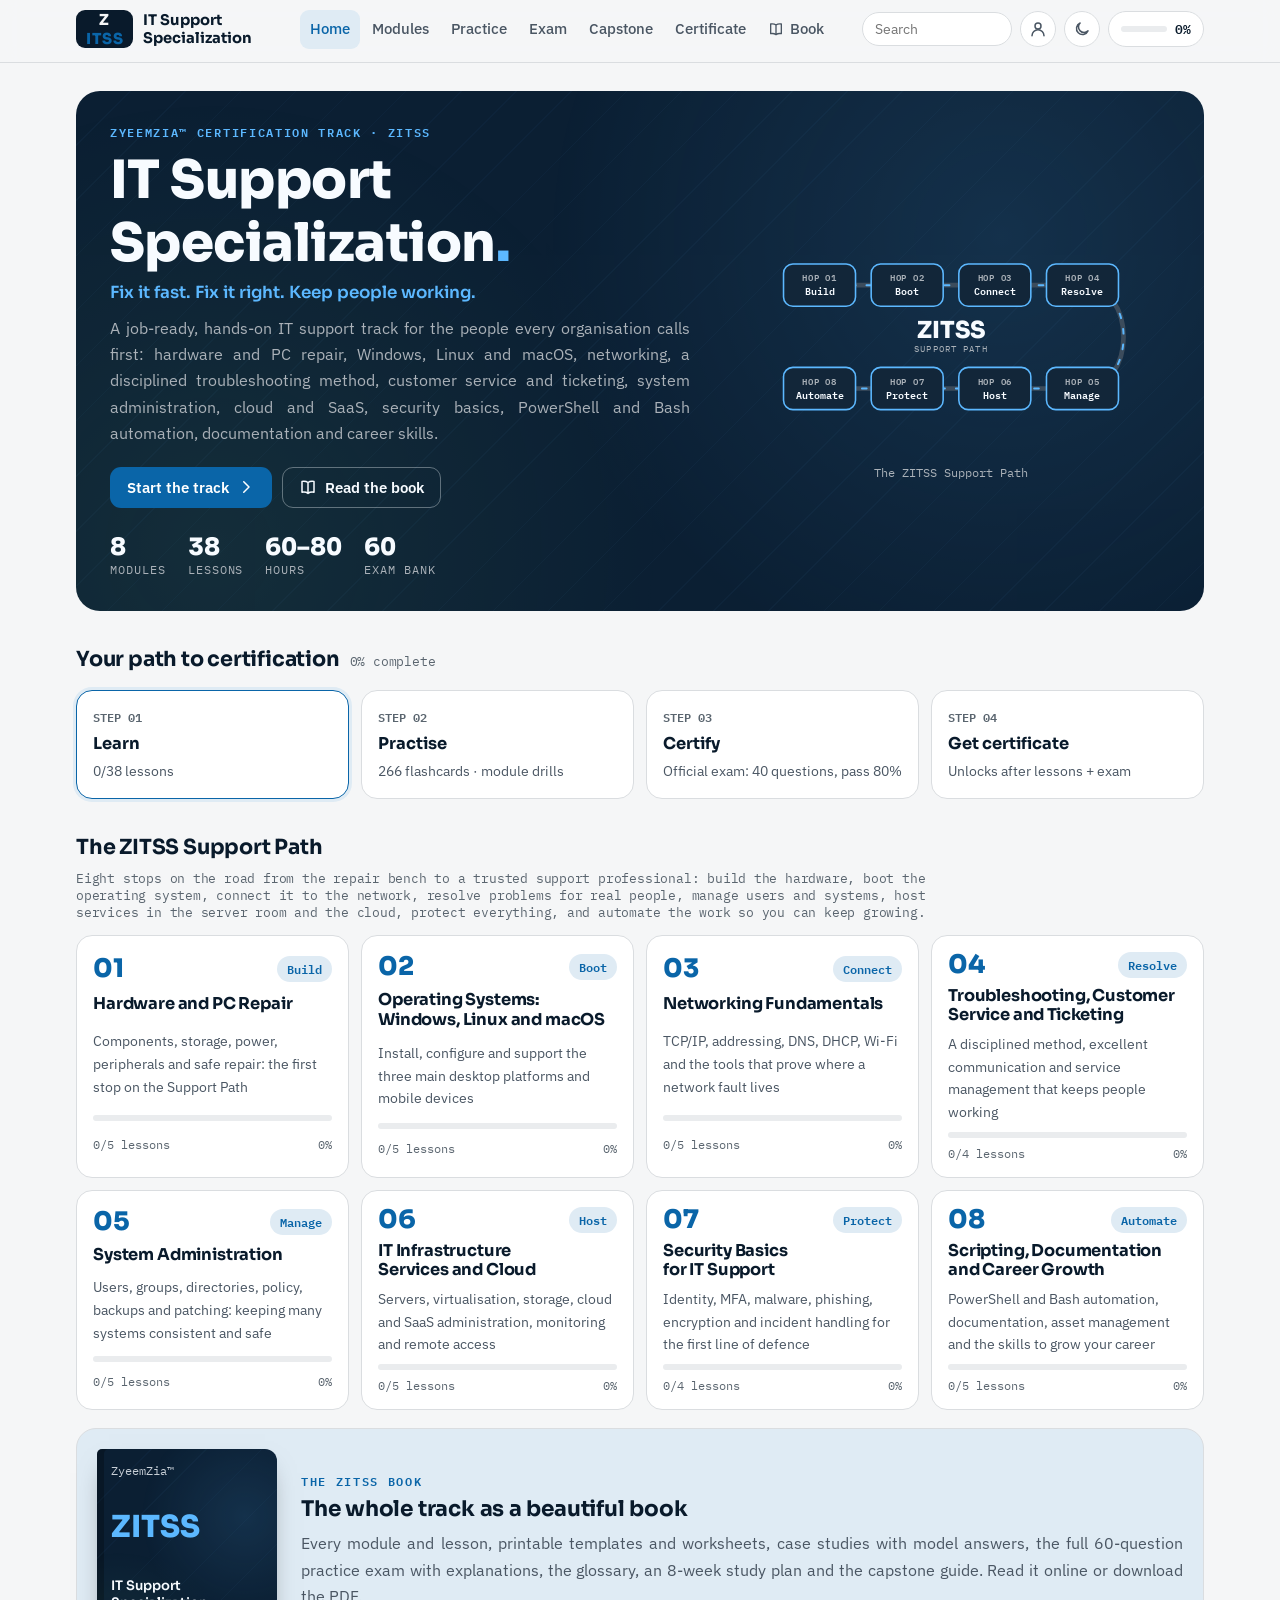
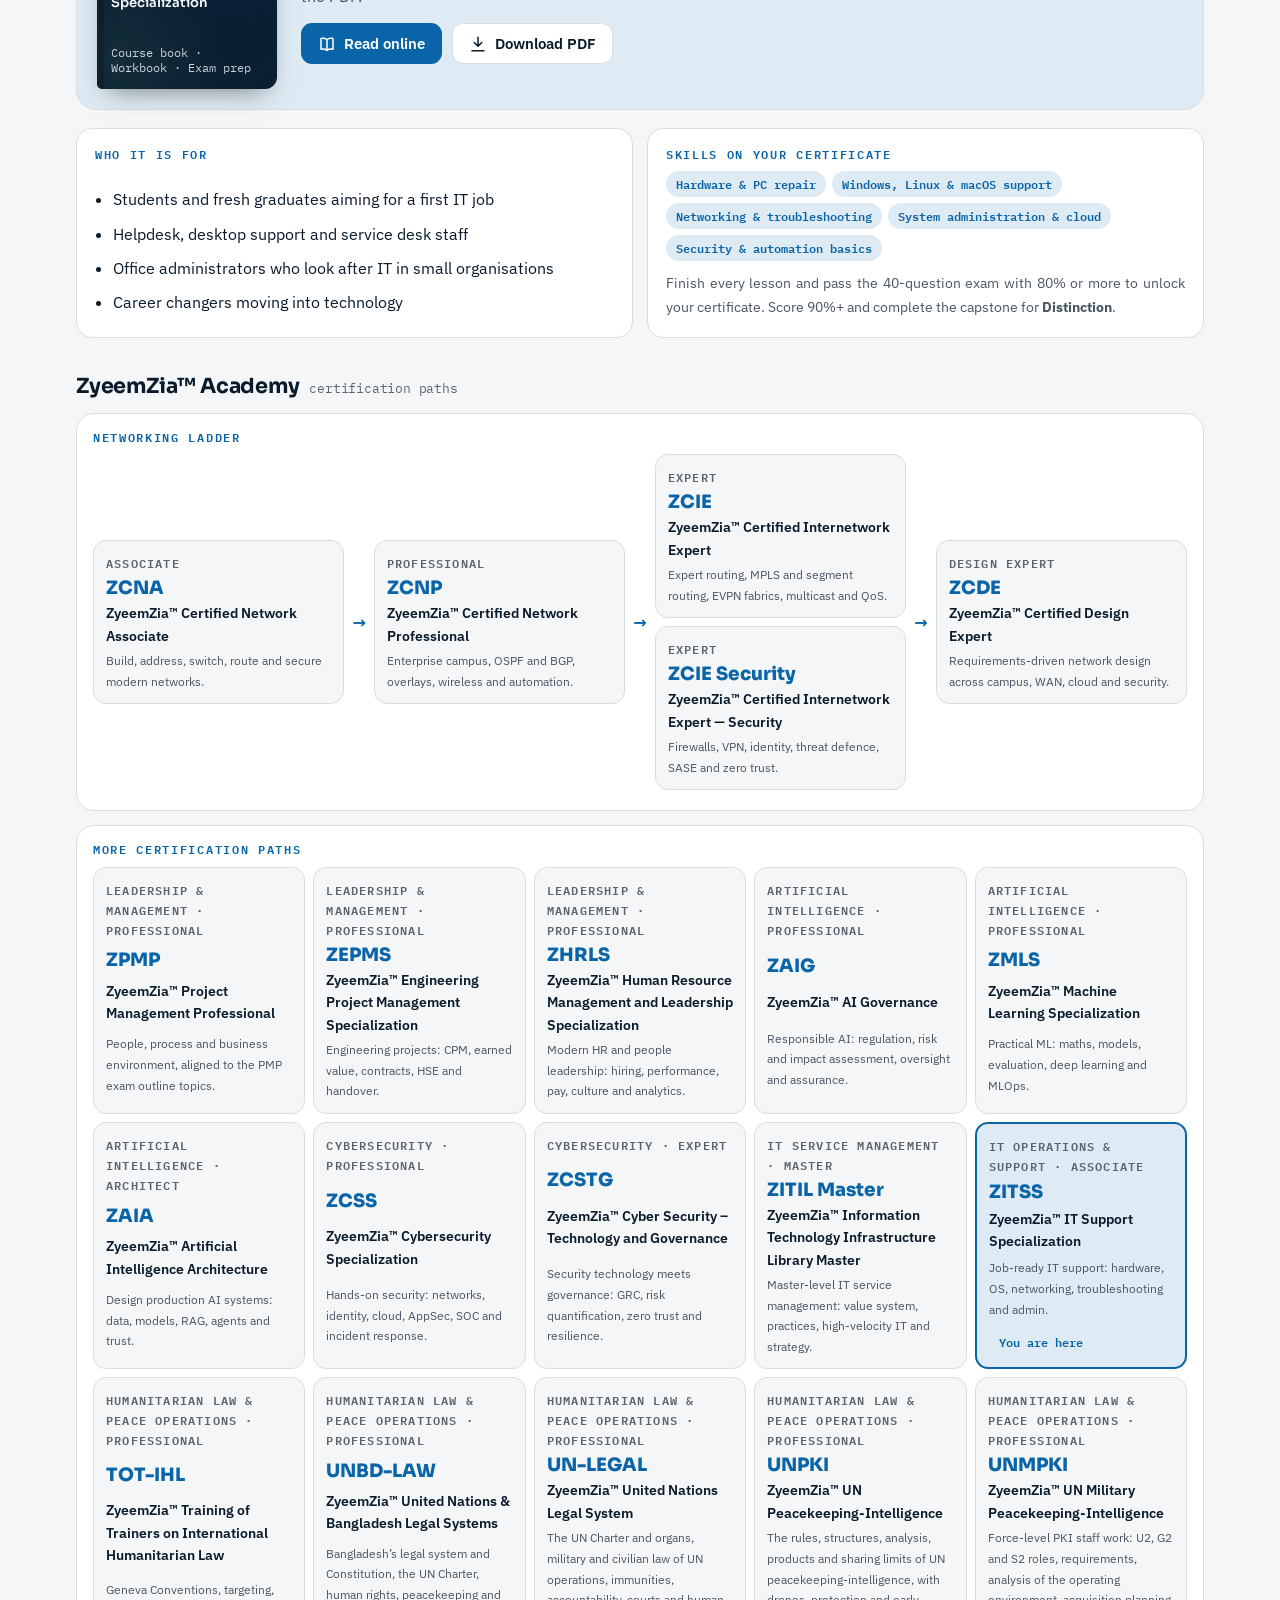
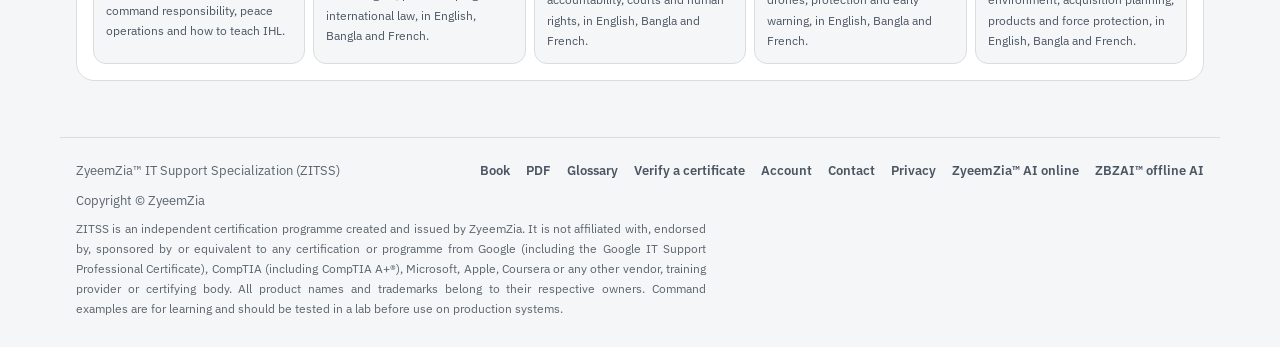
==== commit 5415d112: "Footer: ZyeemZia AI online and ZBZAI offline AI links side by side" ====
--- a/index.html
+++ b/index.html
@@ -43,7 +43,7 @@
 </header>
 <main id="view" class="view" tabindex="-1"><div class="boot" aria-label="Loading the course"><i></i><i></i><i></i></div></main>
 <footer class="site-foot">
-  <div class="row"><span>ZyeemZia™ IT Support Specialization (ZITSS)</span><span style="display:flex;gap:16px;flex-wrap:wrap"><a href="book.html" target="_blank" rel="noopener">Book</a><a href="ZITSS-Book.pdf" download>PDF</a><a href="#glossary">Glossary</a><a href="#verify/">Verify a certificate</a><a href="#account">Account</a><a href="#contact">Contact</a><a href="privacy.html">Privacy</a><a href="https://zbzai.zyeemzia.com/" target="_blank" rel="noopener">ZBZAI™ offline AI</a></span><span>Copyright © ZyeemZia</span></div>
+  <div class="row"><span>ZyeemZia™ IT Support Specialization (ZITSS)</span><span style="display:flex;gap:16px;flex-wrap:wrap"><a href="book.html" target="_blank" rel="noopener">Book</a><a href="ZITSS-Book.pdf" download>PDF</a><a href="#glossary">Glossary</a><a href="#verify/">Verify a certificate</a><a href="#account">Account</a><a href="#contact">Contact</a><a href="privacy.html">Privacy</a><a href="https://ai.zyeemzia.com/" target="_blank" rel="noopener">ZyeemZia™ AI online</a><a href="https://zbzai.zyeemzia.com/" target="_blank" rel="noopener">ZBZAI™ offline AI</a></span><span>Copyright © ZyeemZia</span></div>
   <p class="disc" id="disc"></p>
 </footer>
 <nav class="tabbar" id="tabbar" aria-label="Main mobile"></nav>
